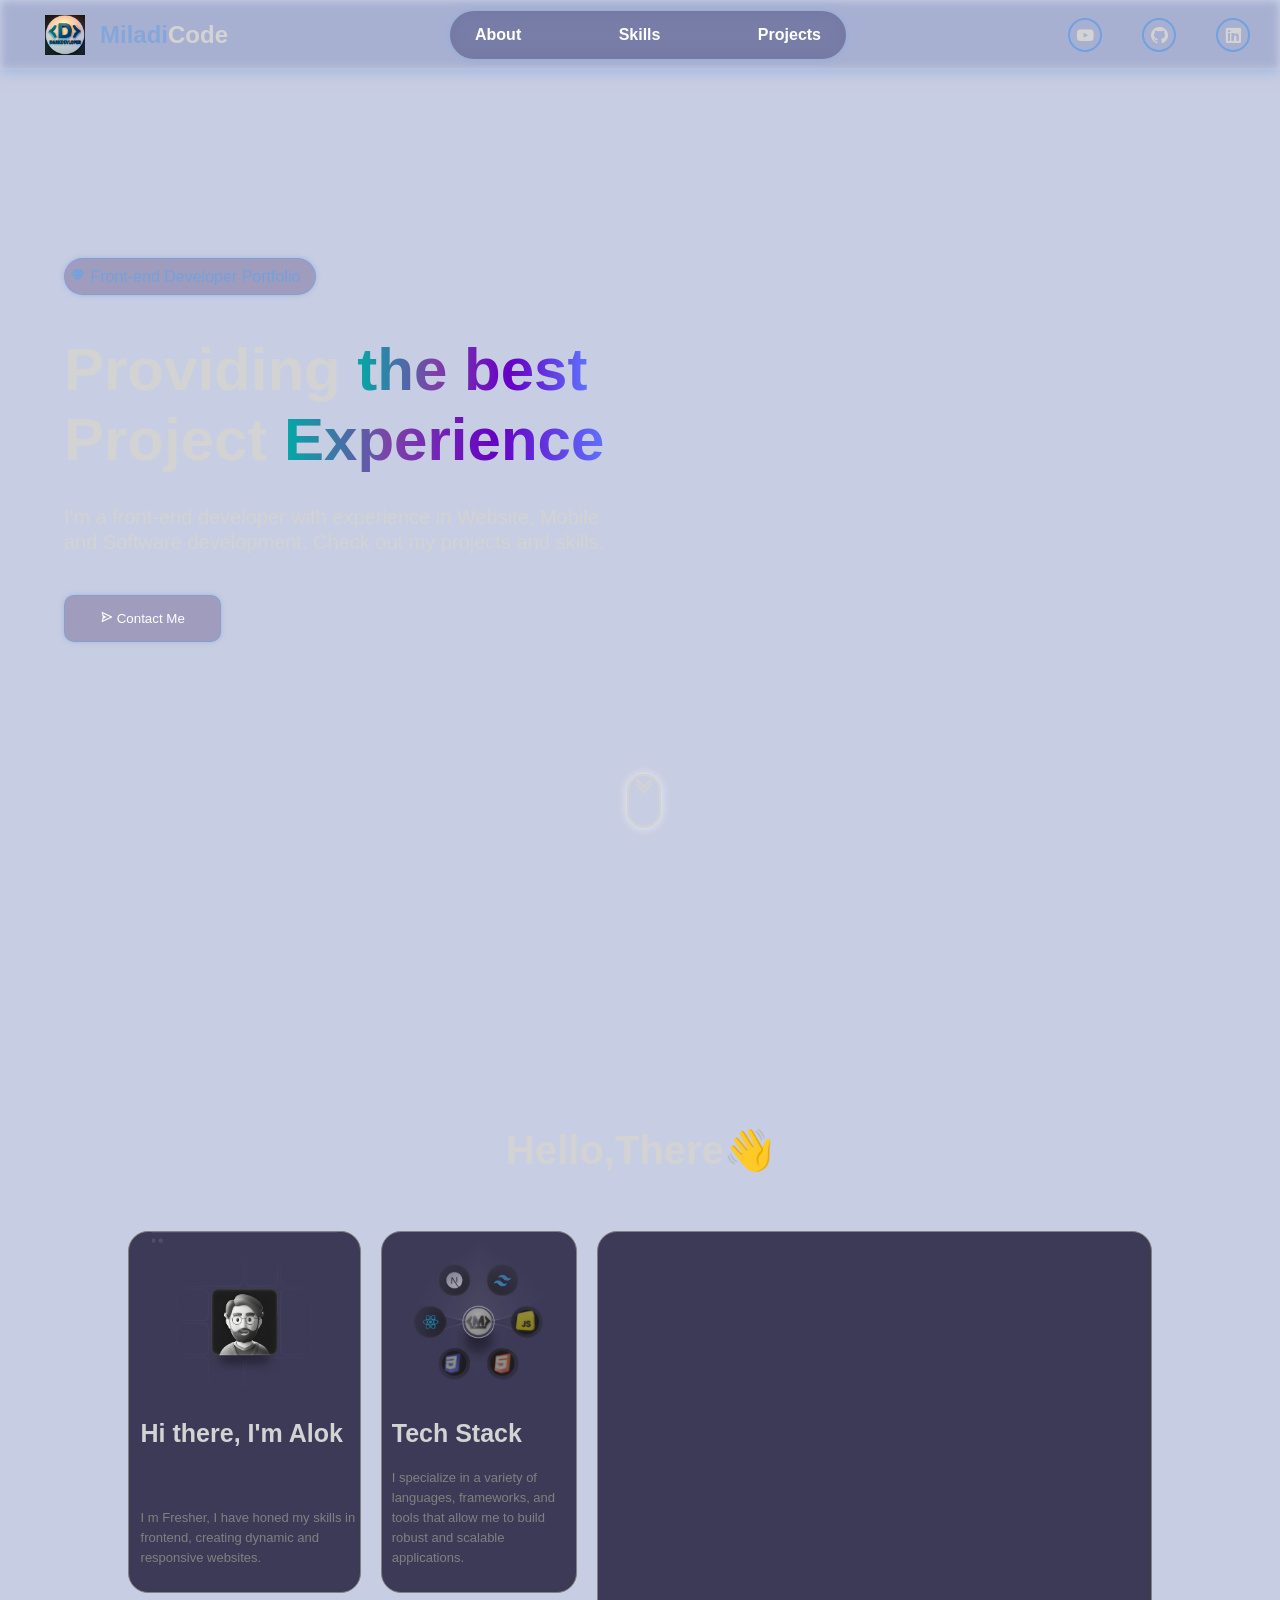
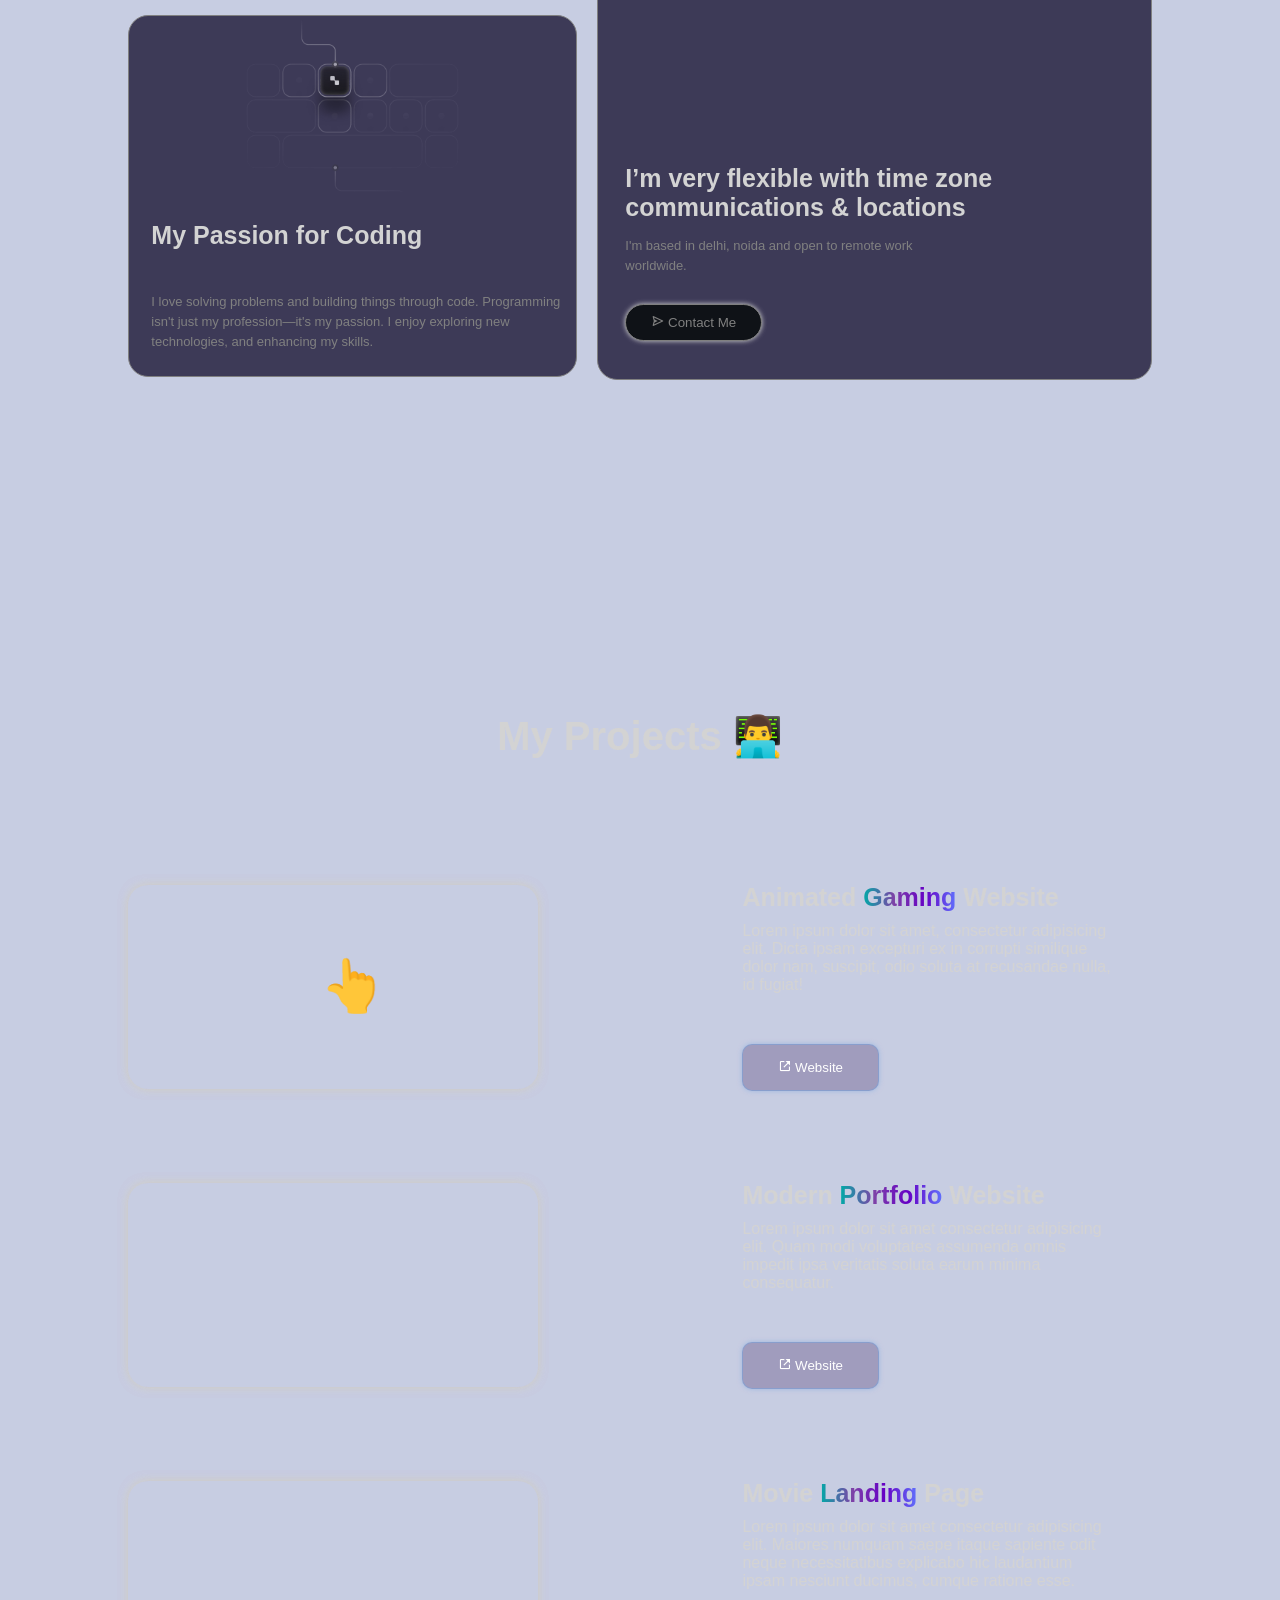
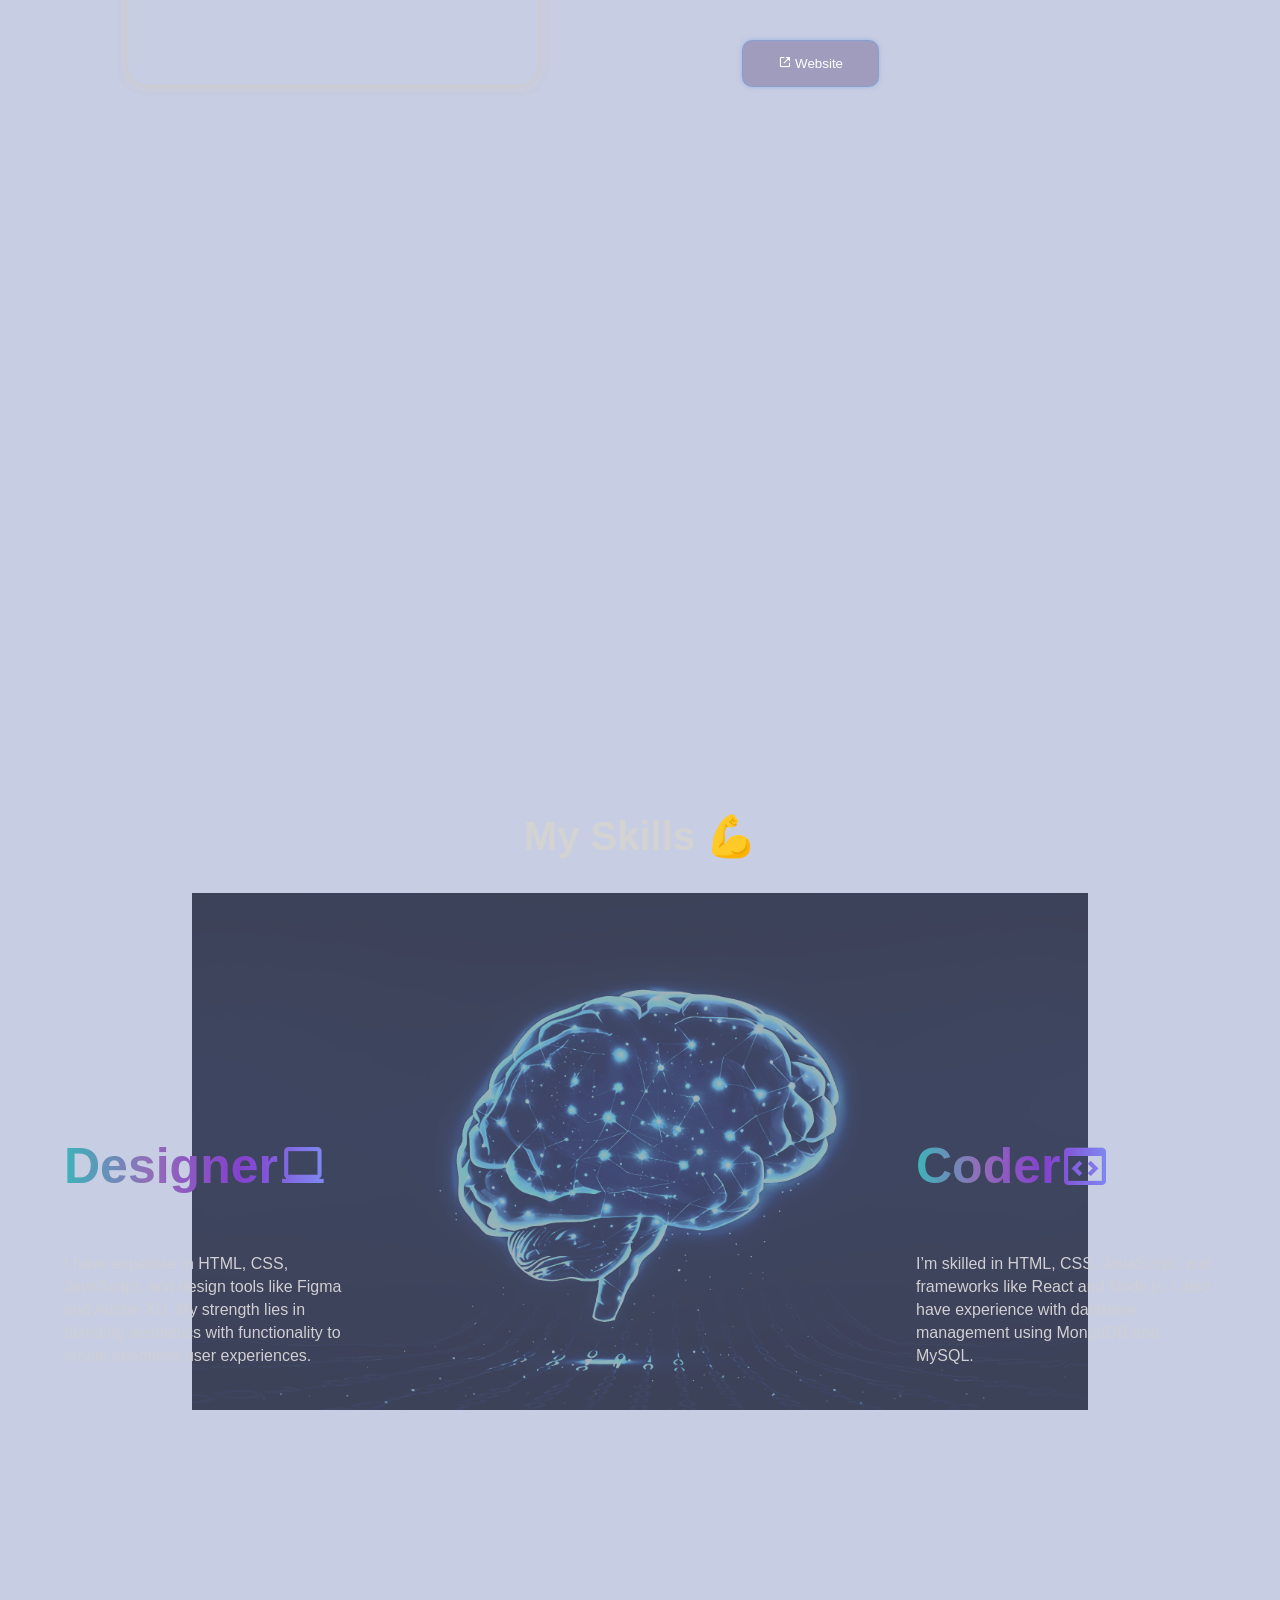
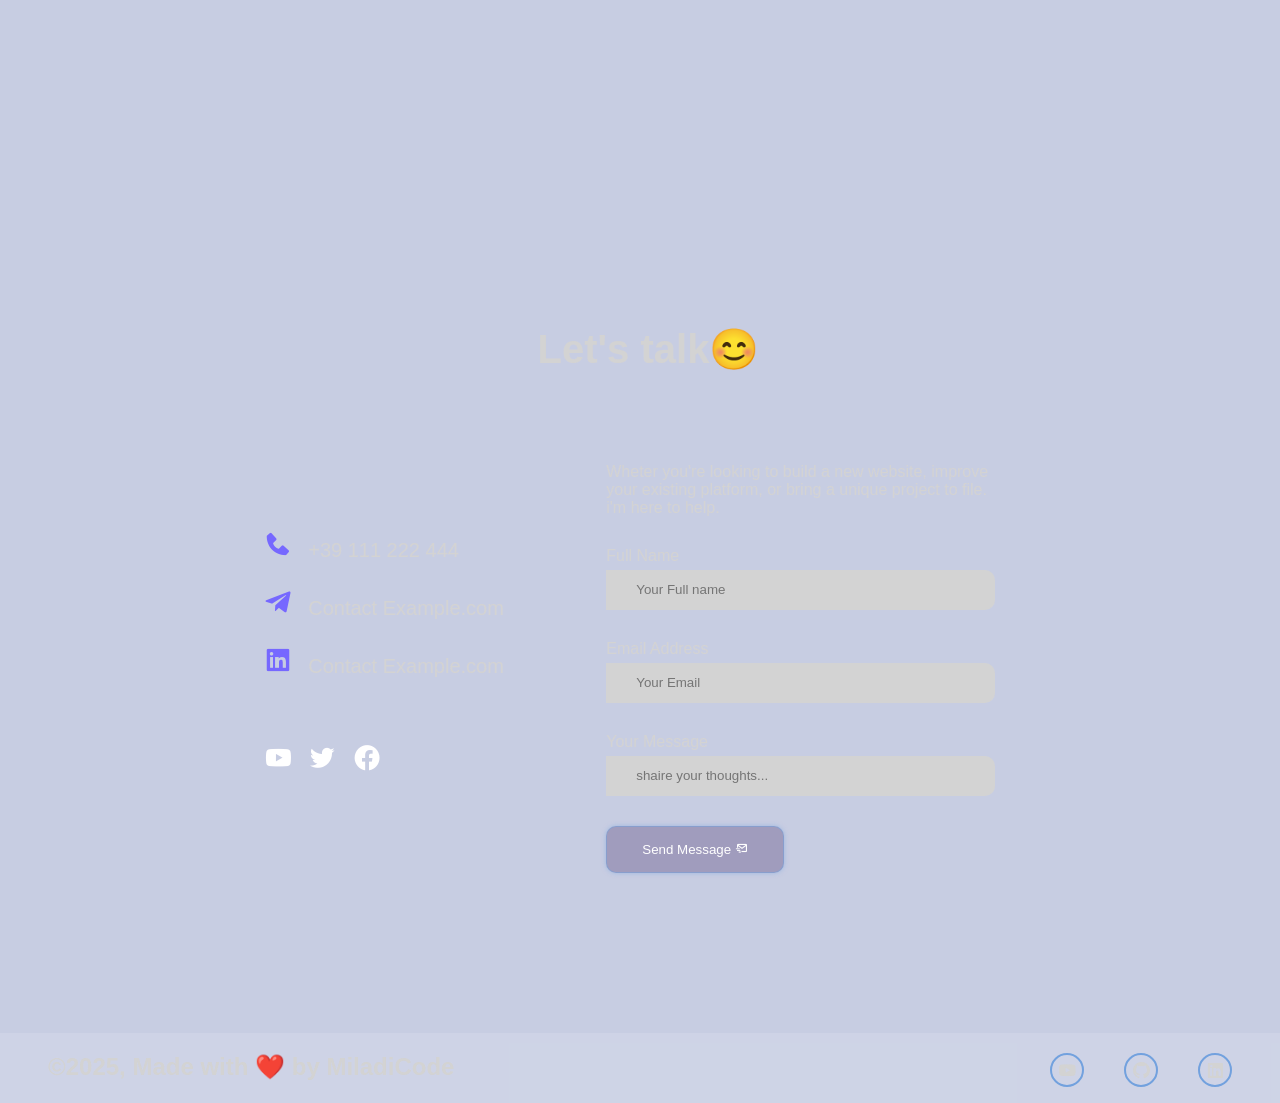
==== index.html @ 8840688a "editing first phase" ====
<!DOCTYPE html>
<html lang="en">
<head>
    <meta charset="UTF-8">
    <meta name="viewport" content="width=device-width, initial-scale=1.0">
    <title>DarkDevloper</title>
    <link rel="stylesheet" href="style.css">
    <link href='https://unpkg.com/boxicons@2.1.4/css/boxicons.min.css' rel='stylesheet'>
    <link rel="stylesheet" href="https://unpkg.com/aos@next/dist/aos.css" />
</head>
<body>
    <div class="container">
        <video class="back-vid" autoplay loop muted plays-inline src="videos/galaxy.mp4"></video>



        <header data-aos="fade-down" data-aos-duration="2000">
            <div class="left">
                <img src="images/DarkDevloper.png" alt="logo">
                <h2><span style="color: #72a1dea2;">Miladi</span>Code</h2>
            </div>

            <ul>
                <li><a href="#">About</a></li>
                <li><a href="#">Skills</a></li>
                <li><a href="#">Projects</a></li>
            </ul>

            <div class="box-icons">
                <p><i class='bx bxl-youtube'></i></p>
                <p><i class='bx bxl-github'></i></p>
                <p><i class='bx bxl-linkedin-square'></i></p>
            </div>

            <div class="menu-icon">
                <i class='bx bx-menu'></i>
            </div>            
        </header>
        <div class="sidebar">
            <div class="close-icon">
                <i class='bx bx-x'></i>
            </div>
            
            <ul>
                <li><a href="#">Home</a></li>
                <li><a href="#">About</a></li>
                <li><a href="#">Skills</a></li>
                <li><a href="#">Projects</a></li>
            </ul>

            <div class="social-sidebar">
                <a><i class='bx bxl-youtube'></i></a>
                <a><i class='bx bxl-github'></i></a>
                <a><i class='bx bxl-linkedin-square'></i></a>
            </div>
        </div>

        <div class="blackhole-box" data-aos="fade-down" data-aos-duration="2000">
            <video autoplay loop muted plays-inline src="videos/blackhole.mp4"></video>
        </div>

        <section class="hero ">
            <div class="hero-info autoBlur" data-aos="fade-right" data-aos-duration="1000">
                <div class="hero-info-title" >
                    <i class='bx bxl-sketch'></i>
                    Front-end Developer Portfolio
                </div>

                <h1 data-aos="fade-right" data-aos-duration="3000">Providing <span class="gradient">the best</span> Project <span class="gradient">Experience</span></h1>

                <p>I'm a front-end developer with experience in Website, Mobile and Software development. Check out my projects and skills.</p>

                <button><i class='bx bx-send' ></i> Contact Me</button>
            </div>
            
            <div class="skills-video-box " >
                <video class="skills-video autoBlur" autoplay loop muted plays-inline src="videos/hero-video.mp4"></video>
            </div>
        
            <div class="scroll-down"></div>
        </section>

        <seaction class="info-section">
            <h1 class="section-title autoDisplay">Hello,There👋</h1>
            <div class="info-cards">
                <div class="card ">
                    <h1>Hi there, I'm Alok </h1>
                    <p>I m Fresher, I have honed my skills in  frontend, creating dynamic and responsive websites.</p>
                
                    <img src="images/grid1.png" alt="">
                </div>

                <div class="card">
                    <h1>Tech Stack</h1>
                    <p>I specialize in a variety of languages, frameworks, and tools that allow me to build robust and scalable applications.</p>
                
                    <img src="images/grid2.png" alt="">
                </div>

                <div class="card">
                    <h1>I’m very flexible with time zone communications & locations</h1>
                    <p>I'm based in delhi, noida and open to remote work worldwide.</p>
                
                    <video src="videos/glob.mp4" autoplay loop muted plays-inline></video>

                    <button><i class='bx bx-send'></i> Contact Me</button>
                </div>

                <div class="card">
                    <h1>My Passion for Coding</h1>
                    <p>I love solving problems and building things through code. Programming isn't just my profession—it's my passion. I enjoy exploring new technologies, and enhancing my skills.</p>
                
                    <img src="images/grid4.png" alt="">
                </div>
            </div>
        </seaction>

        <section class="my-project">
            <h1 class="section-title autoDisplay">My Projects 👨‍💻</h1>
            <div class="project-card">
                <div class="project-vidbox autoBlur" >
                    <video loop id="projectVideo1" src="videos/project1.mp4"></video>
                    <div class="hover-sign"></div>
                </div>
                <div class="project-info fadein-left">
                    <h1>Animated <span class="gradient">Gaming</span> Website</h1>
                    <p>Lorem ipsum dolor sit amet, consectetur adipisicing elit. Dicta ipsam excepturi ex in corrupti similique dolor nam, suscipit, odio soluta at recusandae nulla, id fugiat!</p>
                    <button><i class='bx bx-link-external' ></i> Website</button>
            </div>
            </div>

            <div class="project-card">
                <div class="project-vidbox autoBlur">
                    <video loop id="projectVideo2" src="videos/project2.mp4"></video>
                </div>
                <div class="project-info fadein-left">
                    <h1> Modern <span class="gradient">Portfolio</span> Website </h1>
                    <p>Lorem ipsum dolor sit amet consectetur adipisicing elit. Quam modi voluptates assumenda omnis impedit ipsa veritatis soluta earum minima consequatur.</p>
                    <button><i class='bx bx-link-external' ></i> Website</button>
                </div>
            </div>

            <div class="project-card">
                <div class="project-vidbox autoBlur">
                    <video loop id="projectVideo3" src="videos/project3.mp4"></video>
                </div>
                
                <div class="project-info fadein-left">
                    <h1>Movie <span class="gradient">Landing</span>  Page</h1>
                    <p>Lorem ipsum dolor sit amet consectetur adipisicing elit. Maiores numquam saepe itaque sapiente odit neque necessitatibus explicabo hic laudantium ipsam nesciunt ducimus, cumque ratione esse.</p>
                    <button><i class='bx bx-link-external' ></i> Website</button>
                </div>
            </div>
        </section>

        
        <section class="skills-section">
            <h1 class="section-title autoDisplay">
                My Skills 💪
            </h1>
            <div class="skills-box autoDisplay">
                <img class="skills-image" src="images/digital brain (2).png" alt="">
                <div class="Designer">
                    <h1 class="gradient">Designer <i class='bx bx-laptop'></i></h1>
                    <p>I have expertise in HTML, CSS, JavaScript, and design tools like Figma and Adobe XD. My strength lies in blending aesthetics with functionality to create seamless user experiences.</p>    
                </div>
                
                <div class="coder">
                    <h1 class="gradient">Coder <i class='bx bx-code-block' ></i></h1>
                    <p>I’m skilled in HTML, CSS, JavaScript, and frameworks like React and Node.js. I also have experience with database management using MongoDB and MySQL.</p>
                </div>

                <div class="slider" reverse="true" style="
                --width: 100px;
                --height: 100px;
                --quantity: 9;
                ">
                    <div class="list">
                        <div class="item" style="--position: 1"><img src="images/1.png" alt=""></div>
                        <div class="item" style="--position: 2"><img src="images/2.png" alt=""></div>
                        <div class="item" style="--position: 3"><img src="images/3.webp" alt=""></div>
                        <div class="item" style="--position: 4"><img src="images/4.webp" alt=""></div>
                        <div class="item" style="--position: 5"><img src="images/5.png" alt=""></div>
                        <div class="item" style="--position: 6"><img src="images/6.png" alt=""></div>
                        <div class="item" style="--position: 7"><img src="images/7.png" alt=""></div>
                        <div class="item" style="--position: 8"><img src="images/8.png" alt=""></div>
                        <div class="item" style="--position: 9"><img src="images/9.png" alt=""></div>
                    </div>
                </div>
            </div>
        </section>

        <section class="contact-section ">
            <h1 class="section-title autoDisplay">Let's talk😊</h1>

            <div class="social-box autoBlur">
                <a href="#"><i class='bx bxs-phone'></i> +39 111 222 444</a>
                <a href="#"><i class='bx bxl-telegram' ></i> Contact Example.com</a>
                <a href="#"><i class='bx bxl-linkedin-square' ></i> Contact Example.com</a>
                <div class="social-icons">
                    <a href="#"><i class='bx bxl-youtube' ></i></a>
                    <a href="#"><i class='bx bxl-twitter' ></i></a>
                    <a href="#"><i class='bx bxl-facebook-circle' ></i></a>
                </div>
            </div>

            <div class="contact-box autoBlur">
                <p>Wheter you're looking to build a new website, improve your existing platform, or bring a unique project to file. i'm here to help.</p>
            
                <p>Full Name</p>
                <input placeholder="Your Full name" type="full name">

                <p>Email Address</p>
                <input placeholder="Your Email" type="Contact">

                <p>Your Message</p>
                <input  class="input-message" type="contact" placeholder="shaire your thoughts...">

                <button>Send Message <i class='bx bx-mail-send'></i></button>
            </div>
        
        </section> 

        <section class="footer">
            <h1>©️2025, Made with ❤️ by MiladiCode</h1>
            <div class="box-icons">
                <p><i class='bx bxl-youtube'></i></p>
                <p><i class='bx bxl-github'></i></p>
                <p><i class='bx bxl-linkedin-square'></i></p>
            </div>
        </section>

        
    </div>
    <script src="app.js"></script>
    <script src="https://unpkg.com/aos@next/dist/aos.js"></script>
    <script >
      AOS.init();
    </script>
</body>
</html>
---- style.css ----
body{
    margin: 0;
    padding: 0;
    font-family: Arial, Helvetica, sans-serif;
    color: lightgray;
}

html{
    scroll-behavior: smooth;
}

.container{
    position: relative;
    width: 100%;
    height: 100%;
    display: flex;
    flex-direction: column;
    align-items: center;
    gap: 100px;
    background-color: #001f7c38;
}


.back-vid{
    position: fixed;
    right: 0;
    bottom: 0;
    z-index: -1;
    mix-blend-mode:overlay;
}


header{
    display: flex;
    position: absolute;
    top: 0;
    right: 0;
    left: 0;
    align-items: center;
    justify-content: space-between;
    padding: 0 30px;
    height: 70px;
    background-color: rgba(255, 255, 255, 0.121);
    backdrop-filter: blur(5px);
    box-shadow: 0 0 15px #72a1dea2;
    z-index: 999;
}

.left{
    display: flex;
    align-items: center;
}

.left img{
    width: 40px;
    margin: 0 15px;
}


header ul{
    display: flex;
    justify-content: space-between;
    width: 30%;
    padding: 15px 15px;
    border-radius: 50px;
    background-color: rgba(0, 0, 69, 0.326);
    backdrop-filter: blur(10px);
    box-shadow: 0 0 10px #72a1de63;
}

header ul li{
    list-style: none;
}

header ul a{
    text-decoration: none;
    color: white;
    font-weight: 700;
    transition: 0.3s;
    margin: 0 10px;
}

header ul a:hover{
    text-shadow: 0 0 15px black;
}

.box-icons{
    display: flex;
    gap: 40px;
}

.box-icons p{
    display: flex;
    align-items: center;
    justify-content: center;
    font-size: 20px;
    width: 30px;
    height: 30px;
    border: 2px solid #72a1de;
    border-radius: 50%;
    cursor: pointer;
    transition: 0.5s;
}

.box-icons p:hover{
    background-color: #72a1de;
    color: black;
    box-shadow: 0 0 15px #72a1de;
}

.blackhole-box{
    position: absolute;
    top: 0;
    width: 100%;
    display: flex;
    justify-content: center;
    z-index: -1;
    mix-blend-mode: lighten;
  }
  
.blackhole-box video{
    width: 100%;
    margin-top: -23.5%;
}

.hero{
    position: relative;
    display: flex;
    width: 100%;
    height: 100vh;
    align-items: center;
    justify-content: space-between;
}

.hero-info{
    position: absolute;
    left: 5%;
}

.hero-info .hero-info-title{
    color: #72a1de;
    padding: 8px 5px;
    border-radius: 50px;
    border: 1px solid #72a1de94;
    width: 240px;
    background-color: #2200493d;
    box-shadow: 0 0 5px #72a1de84;
}

.hero-info h1{
    font-size: 60px;
    max-width: 600px;
    font-weight: 700;
    line-height: 70px;
    margin-top: 40px;
    margin-bottom: 30px;
}

.hero-info p{
    max-width: 550px;
    line-height: 25px;
    margin-bottom: 40px;
    font-size: 20px;
}

.hero-info button{
    color: white;
    padding: 15px 35px;
    border-radius: 10px;
    border: 1px solid #72a1de81;
    background-color: #2200493d;
    box-shadow: 0 0 5px #72a1de81;
    cursor: pointer;
    transition: 0.3s;
}

.hero-info button:hover{
    box-shadow: 0 0 15px #72a1de81;
}

/* Gradient Animation */
.gradient{
    background: linear-gradient(to right,#00aaa7, #7e42a7, #6600c5, #6070fd,#2a46ff, #0099ff, #008ead);
    background-size: 200%;
    background-clip: text;
    -webkit-background-clip: text;
    -webkit-text-fill-color: transparent;
    animation: animate-gradient 2.5s linear infinite;
}
@keyframes animate-gradient {
    to{
        background-position: 200%;
    }
}

.skills-video-box{
    position: absolute;
    right: 3%;
}

.skills-video{
    height: 900px;
    mix-blend-mode:lighten;
}


.scroll-down {
    height: 50px;
    width: 30px;
    border: 2px solid lightgray;
    position: absolute;
    left: 49%;
    bottom: 8%;
    border-radius: 50px;
    cursor: pointer;
    box-shadow: 0 0 10px rgba(255, 255, 255, 0.626);
  }
  .scroll-down::before,
  .scroll-down::after {
    content: "";
    position: absolute;
    top: 20%;
    left: 50%;
    height: 10px;
    width: 10px;
    transform: translate(-50%, -100%) rotate(45deg);
    border: 2px solid lightgray;
    border-top: transparent;
    border-left: transparent;
    animation: scroll-down 2s ease-in-out infinite;
  }
  .scroll-down::before {
    top: 30%;
    animation-delay: 0.5s;
    /* animation: scroll-down 1s ease-in-out infinite; */
  }
  
  @keyframes scroll-down {
    0% {
      /* top:20%; */
      opacity: 0;
    }
    30% {
      opacity: 1;
    }
    60% {
      opacity: 1;
    }
    100% {
      top: 90%;
      opacity: 0;
    }
  }




.info-section{
    display: flex;
    align-items: center;
    flex-direction: column;
    width: 80%;
    margin-top: 100px;
}

.section-title{
    font-size: 40px;
    font-weight: 700;
}

.info-cards{
    display: grid;
    grid-template-columns: auto auto auto;
    gap: 20px;
    width: 100%;
    height: 100%;
    margin-top: 30px;
}

.card{
    display: flex;
    align-items:flex-start;
    justify-content: center;
    position: relative;
    width: auto;
    height: 40vh;
    overflow: hidden;
    border: 1px solid gray;
    background-color: #080020b7;
    border-radius: 20px;
    transition: 0.5s;
}

.card h1{
    position: absolute;
    margin: 0;
    bottom: 40%;
    left: 5%;
    font-size: 25px;
    z-index: 1;
    color: lightgray;
}

.card p{
    position: absolute;
    bottom: 3%;
    left: 5%;
    z-index: 1;
    max-width: 300px;
    color: gray;
    font-size: 13px;
    line-height: 20px;
}

.card img{
    width: 80%;
    height: 50%;
    object-fit: cover;
}

.card video{
    margin-top: 10%;
    width: 70%;
    height: 50%;
    object-fit: cover;
    mix-blend-mode: lighten;
}

.card button{
    position: absolute;
    bottom: 5%;
    left: 5%;
    padding: 10px 25px;
    border: 1px solid gray;
    background-color: #0f1217;
    color: gray;
    border-radius: 20px;
    box-shadow: 0 0 5px lightgray;
    cursor: pointer;
    transition: 0.3s;
}

.card button:hover{
    box-shadow: 0 0 15px lightgray;
    opacity: 0.7;
}

.card:hover{
    box-shadow: 0 0 15px rgb(211, 211, 211);
}

.card:nth-child(3){
    grid-row: span 2;
    height: 83vh;
}

.card:nth-child(3) p{
    bottom: 12%;
}

.card:nth-child(3) h1{
    bottom: 21%;
}

.card:nth-child(4){
    grid-column: span 2;
}

.card:nth-child(4) p{
    max-width: 650px;
}

.card:nth-child(4) h1{
    bottom: 35%;
}



.my-project{
    display: flex;
    flex-direction: column;
    gap: 10%;
    align-items: center;
    position: relative;
    width: 80%;
    height: 100vh;
    margin-top: 200px;
    margin-bottom: 700px;
}

.project-card {
    display: flex;
    width: 100%;
    height: 40%;
    align-items: center;
    gap: 10%;
    justify-content: center;
}

.project-vidbox{
    display: flex;
    align-items: center;
    justify-content: center;
    width: 50%;
    mix-blend-mode:exclusion;
    position: relative;
    cursor: pointer;
    transition: 0.5s;
    min-width: 400px;

}

.project-vidbox video{
    object-fit: cover;
    width: 100%;
    box-shadow: 0 0 10px lightgray;
    border-radius: 20px;
    transition: 0.5s;
}

.project-card video:hover{
    box-shadow: 0 0 25px rgb(255, 255, 255);
}

.project-info{
    display: flex;
    flex-direction: column;
    align-items: start;
    justify-content: center;
    width: 50%;
    padding-left: 10%;
}

.project-info h1{
    width: 90%;
    font-size: 25px;
    font-weight: bold;
    text-wrap: nowrap;
    margin-top: 0;
    margin-bottom: 10px;
    max-width: 450px;
}

.project-info p{
    width: 90%;
    max-width: 400px;
    min-width: 300px;
    margin-bottom: 50px;
    margin-top: 0;
}

.project-info button{
    color: white;
    padding: 15px 35px;
    border-radius: 10px;
    border: 1px solid #72a1de81;
    background-color: #2200493d;
    box-shadow: 0 0 5px #72a1de81;
    cursor: pointer;
    transition: 0.3s;
}

.project-info button:hover{
    opacity: 0.8;
    box-shadow: 0 0 15px #72a1de81;
}

.project-vidbox .hover-sign{
    position: absolute;
    display: flex;
    align-items: center;
    justify-content: center;
    width: 30%;
    height: 100px;
}

.hover-sign::before,
.hover-sign::after {
    content: "👆";
    text-align: center;
    position: absolute;
    font-size: 50px;
    top: 20%;
    left: 40%;
    border-radius: 40px;
    animation: hover-animation 4s ease-in-out infinite;

}

.hover-sign.active{
    display: none;
}

@keyframes hover-animation {
  0% {
    /* top:20%; */
    box-shadow: 0 0 5px rgb(255, 255, 255);
    transform: translate(100%, 50%) rotate(30deg);
  }

  100% {
    box-shadow: 0 0 5px rgb(255, 255, 255);
    transform: translateX(80%, 80%) rotate(20deg);
  }
}




/* Skills section */
.skills-section{
    display: flex;
    flex-direction: column;
    align-items: center;
    position: relative;
}

.skills-box{
    width: 100%;
    height: 90vh;
    position: relative;
    display: flex;
    align-items: start;
    justify-content: center;
    mix-blend-mode:lighten;
    opacity: 0.7;
}

.skills-image{
    width: 70%;
    mix-blend-mode:difference;
}

.Designer{
    position: absolute;
    display: flex;
    flex-direction: column;
    align-items: start;
    top: 25%;
    left: 5%;
    max-width: 300px;
}

.Designer h1{
    font-size: 50px;
    display: flex;
    align-items: center;
}

.Designer p{
    line-height: 23px;
}


.coder{
    position: absolute;
    display: flex;
    flex-direction: column;
    align-items: start;
    top: 25%;
    right: 5%;
    max-width: 300px;
}

.coder h1{
    font-size: 50px;
    display: flex;
    align-items: center;
}

.coder p{
    line-height: 23px;
}



.coder-text{

    font-size: 50px;
}

/* SLIDER  */

.slider{
    position: absolute;
    bottom: 5%;
    right: 20%;
    width: 60%;
    height: var(--height);
    overflow: hidden;
    mask-image: linear-gradient(
        to right,
        transparent,
        #000 10% 90%,
        transparent
    );
    mix-blend-mode:difference;
    opacity: 0.7;
}
.slider .list{
    display: flex;
    width: 100%;
    min-width: calc(var(--width) * var(--quantity));
    position: relative;
}
.slider .list .item{
    width: var(--width);
    height: var(--height);
    position: absolute;
    left: 100%;
    animation: autoRun 10s linear infinite;
    transition: filter 0.5s;
    animation-delay: calc( (10s / var(--quantity)) * (var(--position) - 1) - 10s)!important;
}
.slider .list .item img{
    width: 100%;
}
@keyframes autoRun{
    from{
        left: 100%;
    }to{
        left: calc(var(--width) * -1);
    }
}
.slider:hover .item{
    animation-play-state: paused!important;
    filter: grayscale(1);
}
.slider .item:hover{
    filter: grayscale(0);
}


  /* CONTACT SECTION */
.contact-section{
    width: 80%;
    height: 100vh;
    display: flex;
    justify-content: center;
    gap: 10%;
    align-items: center;
    position: relative;
}

.contact-section h1{
    position: absolute;
    top: 10%;
    left: 40%;
}

.social-box {
    display: flex;
    flex-direction: column;
    gap: 25px;
}

.social-box a{
    color: lightgray;
    text-decoration: none;
    font-size: 20px;
    text-wrap: nowrap;
}

.social-box i{
    color: #7668ff;
    font-size: 30px;
    margin-right: 10px;
}

.social-icons a i{
    color: white;
    margin-top: 40px;
}

.contact-box p{
    max-width: 400px;
    margin-top: 30px;
    margin-bottom: 5px;
} 

.contact-box input{
    padding: 7.5px 30px;
    background-color: lightgray;
    width: 80%;
    height: 25px;
    border: none;
    outline : none;
    border-top-right-radius: 10px;
    border-bottom-right-radius: 10px;
}

.contact-box button{
    margin-top: 30px;
    color: white;
    padding: 15px 35px;
    border-radius: 10px;
    border: 1px solid #72a1de81;
    background-color: #2200493d;
    box-shadow: 0 0 5px #72a1de81;
    cursor: pointer;
    transition: 0.3s;
}

.contact-box button:hover{
    opacity: 0.8;
    box-shadow: 0 0 15px #72a1de81;
}

.footer{
    display: flex;
    justify-content: space-between;
    position: absolute;
    bottom: 0;
    right: 0;
    left: 0;
    height: 70px;
    background-color: rgba(255, 255, 255, 0.121);
    z-index: 999;
    padding: 0 3rem;
}


/* BLUR EFFECT ANIMAION */

.autoBlur{
    animation: autoBlurAnimation linear both;
    animation-timeline: view();

}
@keyframes autoBlurAnimation{
    0%{
        filter: blur(40px);
    }
    35%,65%{
        filter: blur(0);
        opacity: 1;
    }
    100%{
        filter: blur(40px);
        opacity: 0;
    }
}


/* AUTO DISPLAY ANIMAION */
.autoDisplay{
    animation: autoDisplayAnimation both;
    animation-timeline: view();

}

@keyframes autoDisplayAnimation{
    from{
        filter: blur(10px);
        transform: translateY(-200px) scale(0);
    } 50%{
        opacity: 1;
        filter: blur(0px);
        transform: translateX(0) scale(1);
    }
}


/* FADEIN_LEFT */

.fadein-left{
    animation: fadeInLeftAnimation both;
    animation-timeline: view();
}

@keyframes fadeInLeftAnimation{
    0%{
        opacity: 0;
        transform: translateX(-500px) scale(0.2);
        filter: blur(10px);
    } 35%,65%{
        opacity: 1;
        transform: translateX(0) scale(1);
        filter: blur(0px);
    }100%{
        filter: blur(10px);
    }
}

/* Sidebar */

.menu-icon{
    font-size: 35px;
    cursor: pointer;
    display: none;
}


.sidebar{
    position: fixed;
    right: 0;
    top: 0;
    bottom: 70%;
    width: 0%;
    background-color: #000000b8;
    z-index: 999;
    box-shadow: 0 0 25px rgba(255, 255, 255, 0.479);
    backdrop-filter: blur(10px);
    opacity: 0;
    border-bottom-left-radius: 100%;
    
}

.close-icon{
    font-size: 50px;
    color: lightgray;
    padding-left: 10px;
    cursor: pointer;
}

.sidebar ul{
    padding-left: 20px;
}

.sidebar ul li{
    list-style: none;
    margin-bottom: 30px;
}

.sidebar ul li a{
    text-decoration: none;
    color: lightgray;
    font-size: 30px;
    font-weight: 900;
    text-shadow:0 0 15px #4c4c4c;
}

.social-sidebar{
    padding-left: 20px;
    margin-top: 60px;
    text-wrap: nowrap;
}

.social-sidebar a{
    font-size: 35px;
    padding: 5px 5px;
    cursor: pointer;
    transition: 0.5s;
}

/* Sidebar Open ANimation */
.sidebar.open-sidebar{
    animation: openSideBarAnimation 1.5s forwards;
}

@keyframes openSideBarAnimation {
    to{
        width: 80%;
        opacity: 1;
        bottom: 0;
        border-radius: 0;
    }
}

/* Sidebar close ANimation */

.sidebar.close-sidebar{
    animation: closeSideBarAnimation 1.5s forwards;
}

@keyframes closeSideBarAnimation {
    from{
        width: 80%;
        opacity: 1;
        bottom: 0;
        border-radius: 0;
    }
    to{
        width: 0;
        opacity: 0;
        bottom: 70%;
        border-bottom-left-radius: 50%;
    }
}






@media (max-aspect-ratio: 16/9){
    .back-vid{
        width: auto;
        height: 100%;
    }
}

@media (min-aspect-ratio: 16/9){
    .back-vid{
        width: 100%;
        height: auto;
    }
}


@media screen and (max-width: 1200px){
    .blackhole-box video{
        margin-top: -20%;
    }

    .hero-info h1{
        font-size: 40px;
        max-width: 400px;
        line-height: 40px;
    }

    .hero-info P{
        max-width: 300px;
    }

    .skills-video-box{
        right: 0%;
    }

    .skills-video-box video{
        height: 500px;
    }

    .info-cards{
        grid-template-columns: auto;
    }

    .card:nth-child(3){
        grid-column: span 2;
        height: 70vh;
    }

    .info-cards .card h1{
        font-size: 20px;
    }

    .info-cards .card:nth-child(3) h1{
        bottom: 25%;
    }

    .card video{
        height: 60%;

        margin-top: 5%;
    }

    .my-project{
        margin-bottom: 200px;
        scale: 0.8;
    }

    .contact-section .section-title {
        left: 30%;
    }
}

@media screen and (max-width: 700px){
    header {
        position: fixed;
        height: 50px;
    }

    header ul{
        display: none;
    }

    header .box-icons{
        display: none;
    }

    .menu-icon{
        display: inline;
    }

    .blackhole-box video {
        width: 100%;
        margin-top: -15%;
    }

    .autoBlur{
        animation: none;
    }
    
    .hero{
        flex-direction: column;
        top:0;
        bottom: 0;
        left: 0;
        right:0;
        
    }
    .hero-info{
        bottom: 5%;
    }

    .scroll-down{
        bottom: 5%;
    }

    .hero .skills-video-box{
        height: 200px;
        top: 5%;
    }



    .info-cards{
        grid-template-columns: auto;
    }

    .card:nth-child(3){
        grid-column: span 2;
        height: 70vh;
    }

    .card video{
        width: 100%;
    }
    
    .container{
        height: 100%;
    }

    .project-vidbox video{
        width: 250px;
        margin-left: -100px;
    }

    .project-info{
        overflow: hidden;
        padding-left: 0;
        margin-left: -50px;
    }

    .project-info h1{
        font-size: 20px;
        max-width: 200px;
        text-wrap: wrap;
    }

    .project-info p{
        font-size: 10px;
        text-wrap: wrap;
        max-width: 200px;
        min-width: 0;
    }

    .project-info button{
        padding: 5px 10px;
    }

    .my-project{
        margin-bottom: 600px;
    }

    .project-card{
        flex-direction: column;
        margin-left: 25%;
        gap: 30px;
    }
    
    .project-vidbox{
        min-width: 200px;
    }

    .project-info{
        width: 85%;
    }

    .project-info h1{
        text-wrap: nowrap;
    }

    .project-info p{
        max-width: 300px;
    }

    .Designer{
        top: 15%;
        left: 18%;
    }

    .Designer h1{
        margin-bottom: 0;
        margin-top: 70px;
    }

    .coder{
        top: 50%;
        left: 18%;
    }

    .coder h1{
        margin-bottom: 0;
    }

    .slider .list .item img{
        width: 70%;
    }

    .contact-section{
        flex-direction: column;
        margin-top: 100px;
        margin-bottom: 50px;
    }

    .footer{
        font-size: 10px;
    }

    .social-box{
        margin-left: -90px;
    }
}


@media screen and (max-width: 480px) {

    .hero .skills-video-box {
        display: none;
        
    }

    .blackhole-box {
        overflow: hidden;
    }

    .blackhole-box video {
        width: 140%;
        margin-top: -27%;

    }

    .left {
        scale: 0.9;
        margin-left: -30px;
    }

    .left h2 {
        font-size: 20px;
    }

    .hero {
        scale: 0.9;
    }

    .hero-info{
        bottom: 15%;
    }

    .hero-info h1{
        font-size: 35px;
    }

    .scroll-down{
        bottom: 15%;
        left: 60%;
    }

    .section-title {
        font-size: 25px;
    }

    .info-cards{
        display: flex;
        flex-direction: column;
    }

    .card {
        min-height: 20rem;
    }

    .card h1{
        bottom: 30%;
        font-size: 5px;
    }

    .project-card {
        height: 50%;
    }

    .project-info p{
        margin-bottom: 15px;
    }

    .project-info{
        margin-left: -80px;
    }

    .skills-box{
        height: 120vh;
        margin-right: 30px;
    }

    .slider{
        bottom: 0%;
    }

    .contact-section{
        scale: 0.9;
        height: 120vh;
    }

    .contact-section .section-title {
        top: -30px;
        left: 25%;
    }

    .footer{
        padding: 15px;
    }

    .footer h1{
        max-width: 150px;
    }

    .footer .box-icons{
        gap: 10px;
    }


}
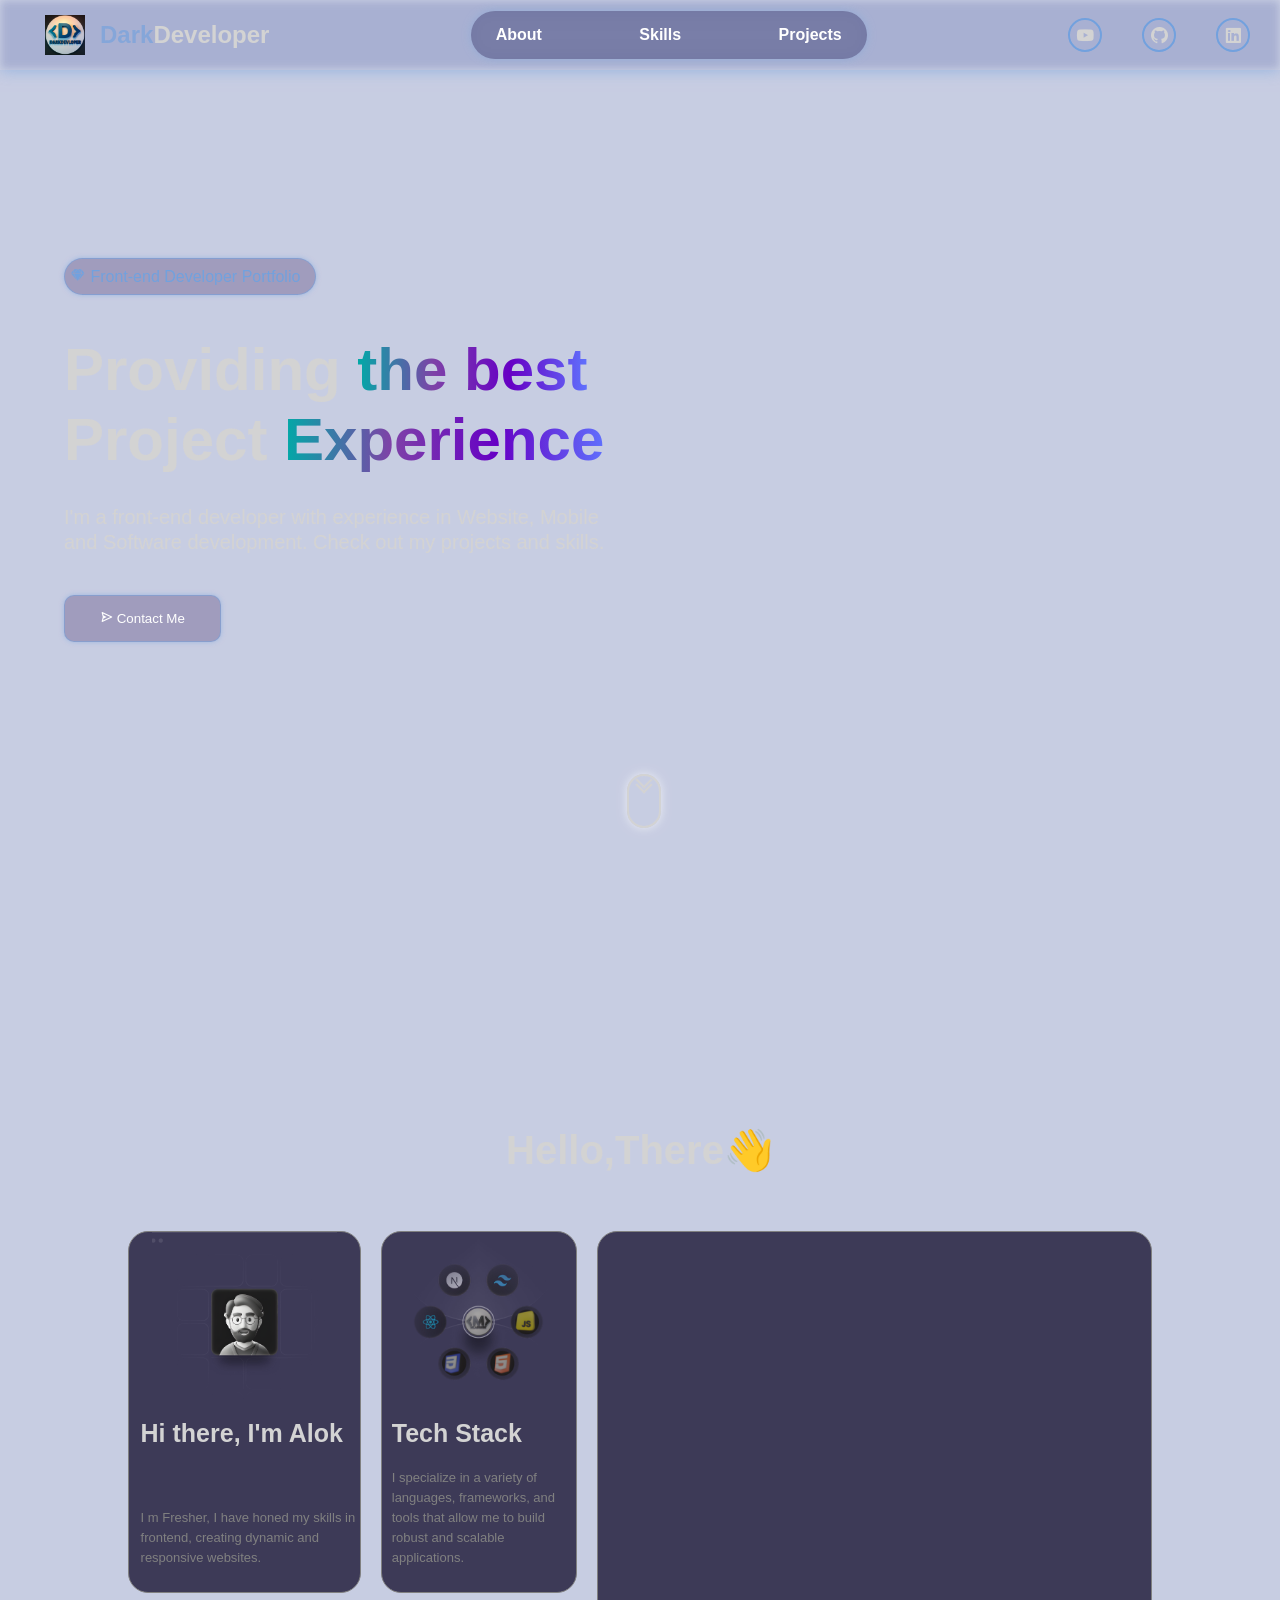
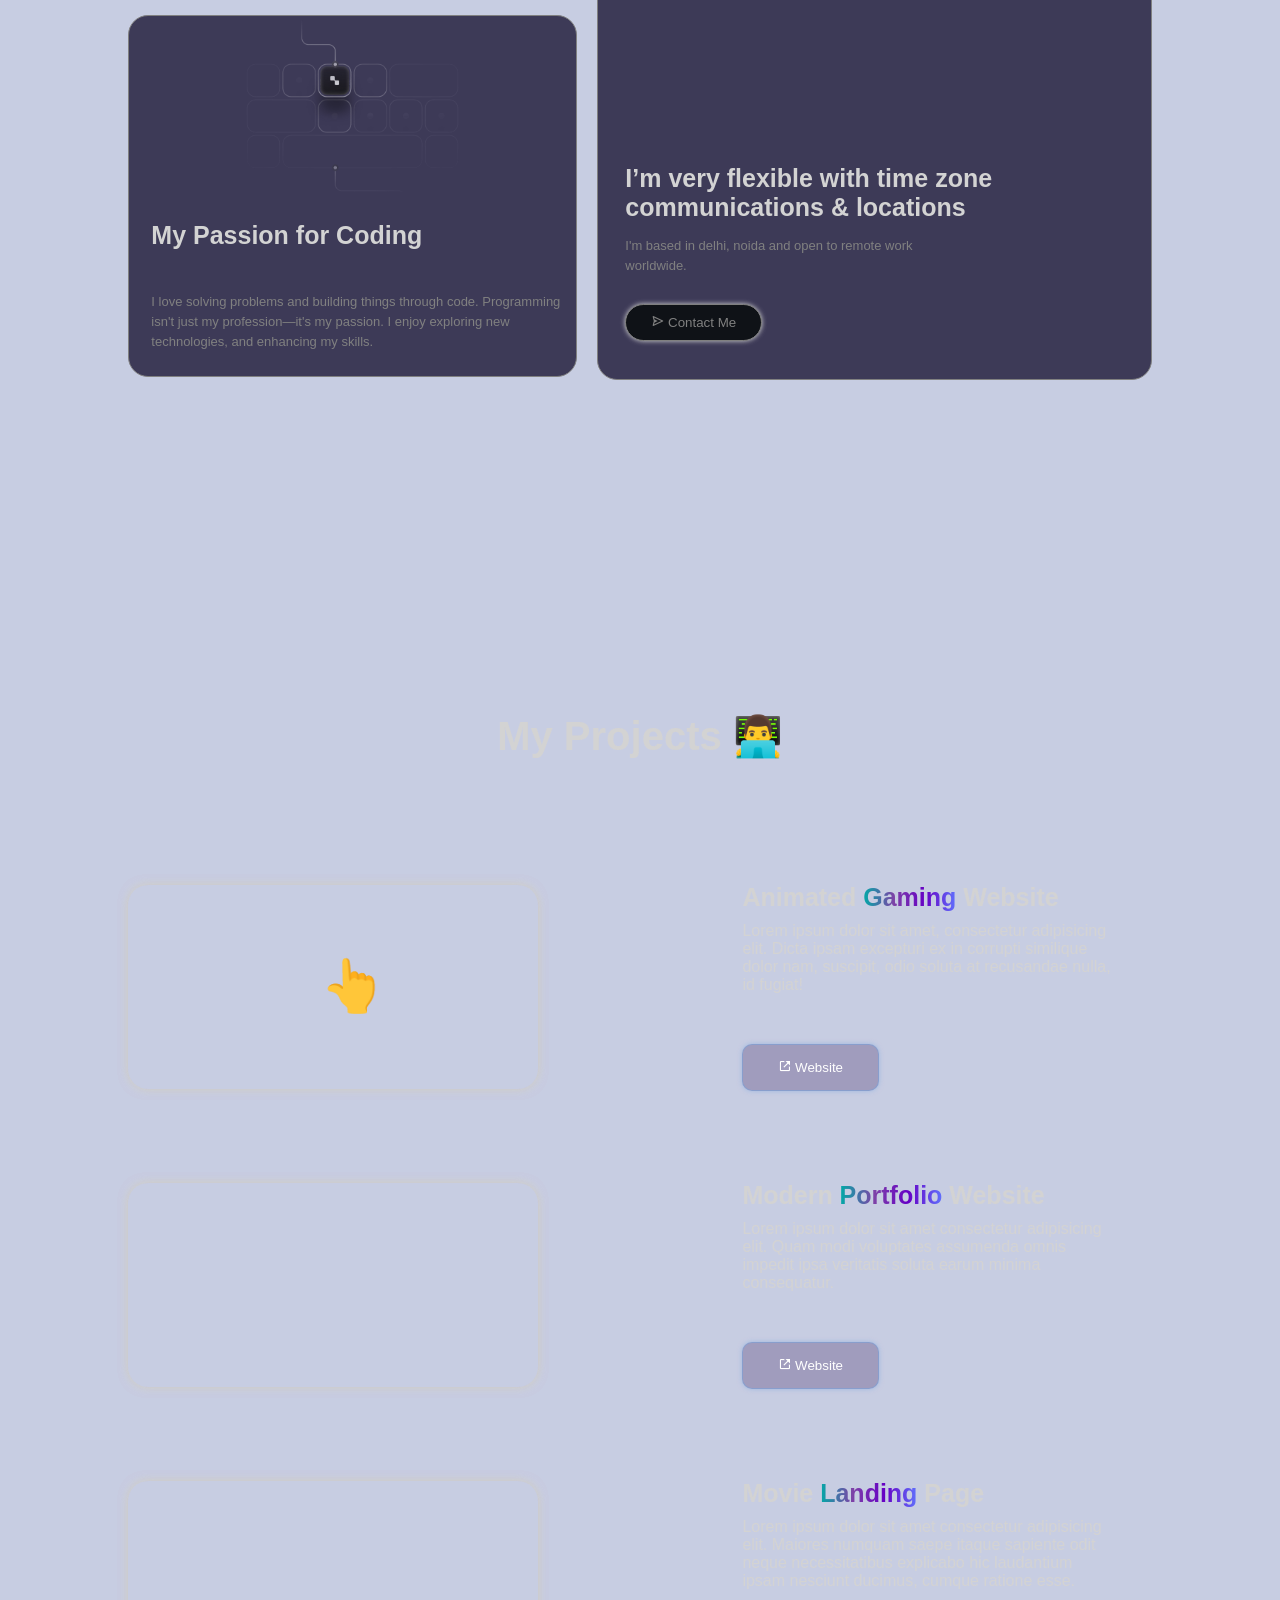
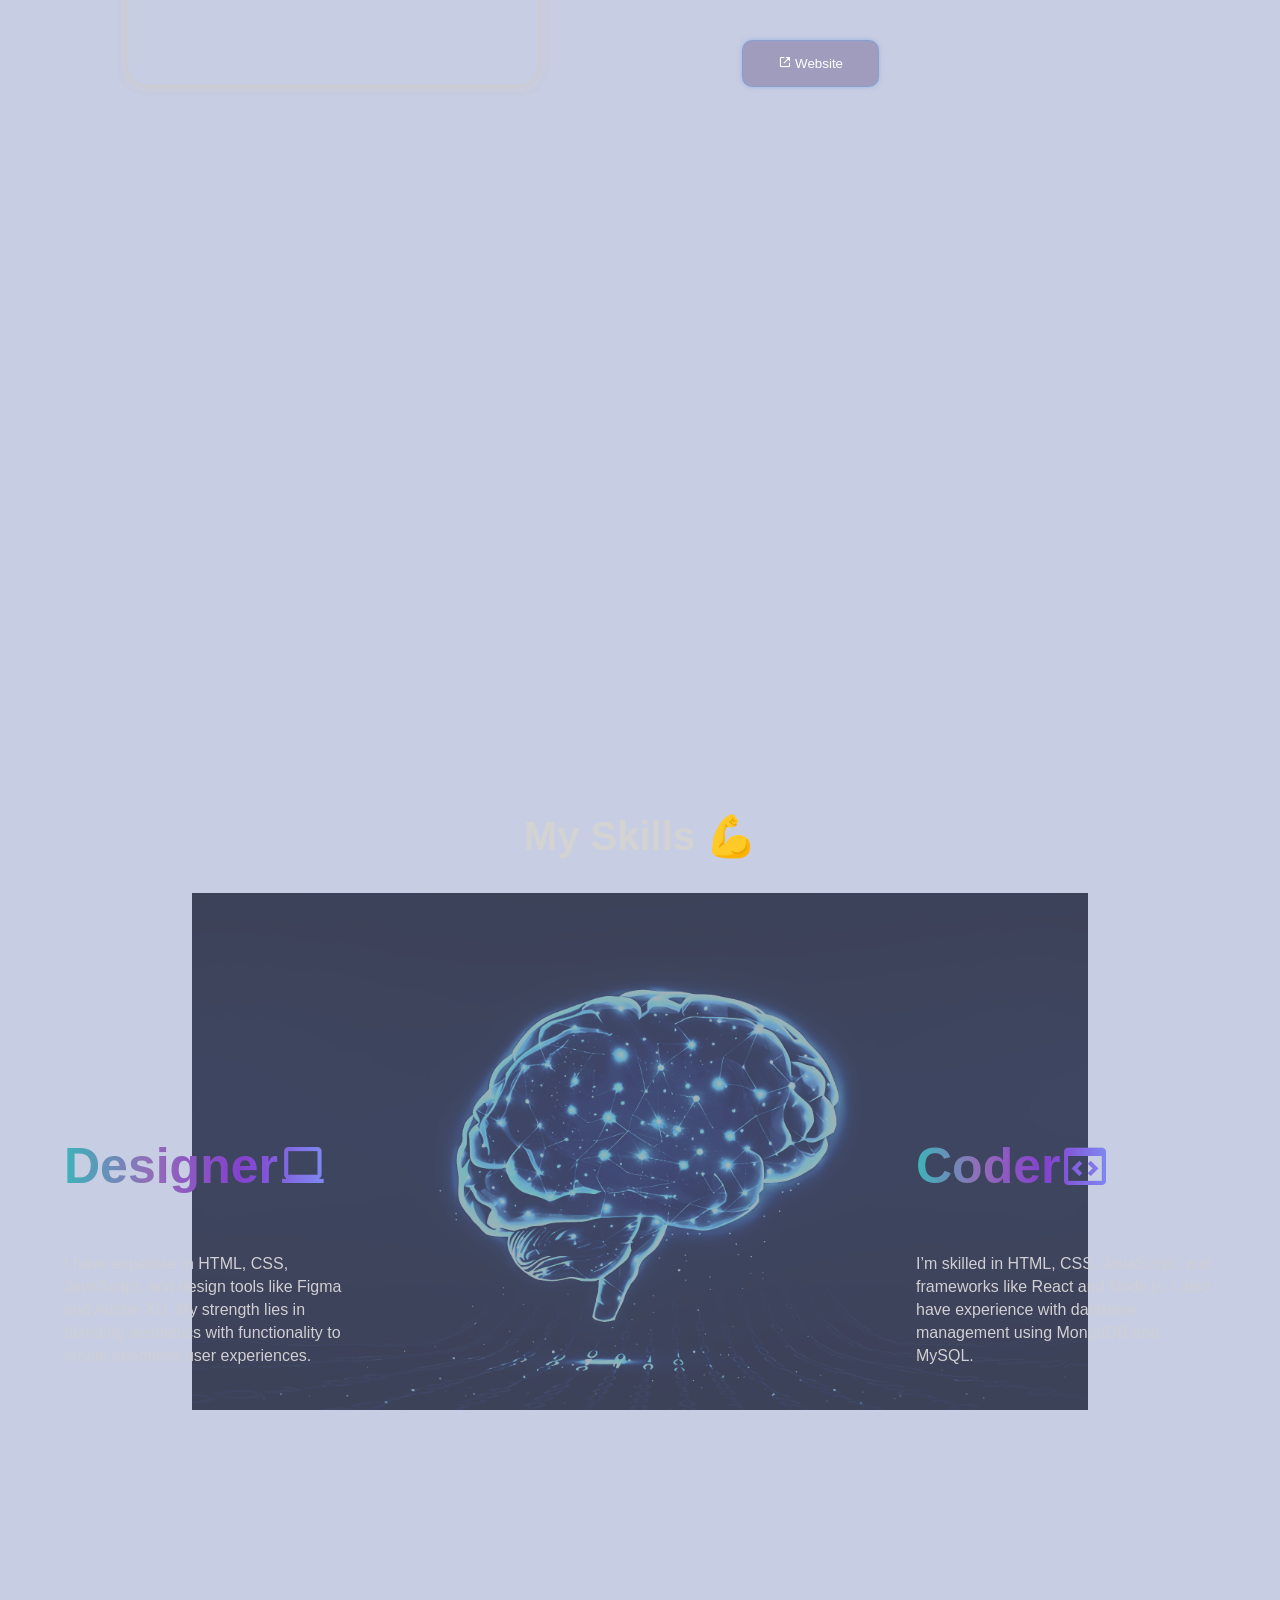
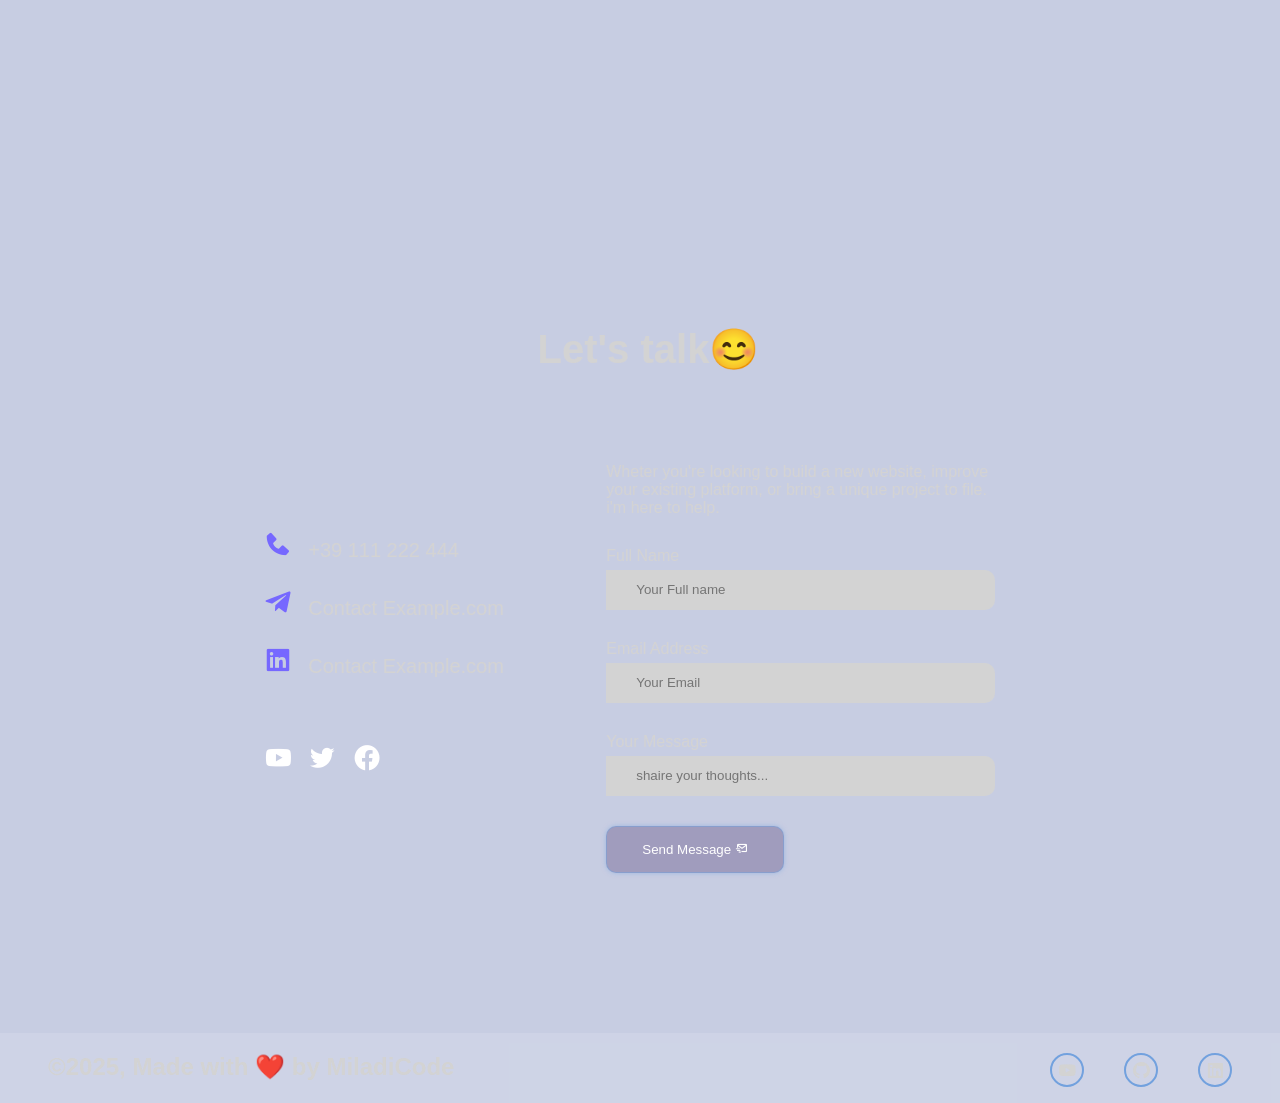
==== commit 98ece07f: "error 1" ====
--- a/index.html
+++ b/index.html
@@ -17,7 +17,7 @@
         <header data-aos="fade-down" data-aos-duration="2000">
             <div class="left">
                 <img src="images/DarkDevloper.png" alt="logo">
-                <h2><span style="color: #72a1dea2;">Miladi</span>Code</h2>
+                <h2><span style="color: #72a1dea2;">Dark</span>Developer</h2>
             </div>
 
             <ul>
@@ -56,7 +56,7 @@
         </div>
 
         <div class="blackhole-box" data-aos="fade-down" data-aos-duration="2000">
-            <video autoplay loop muted plays-inline src="videos/blackhole.mp4"></video>
+            <video autoplay loop muted plays-inline src="/videos/blackhole.mp4"></video>
         </div>
 
         <section class="hero ">
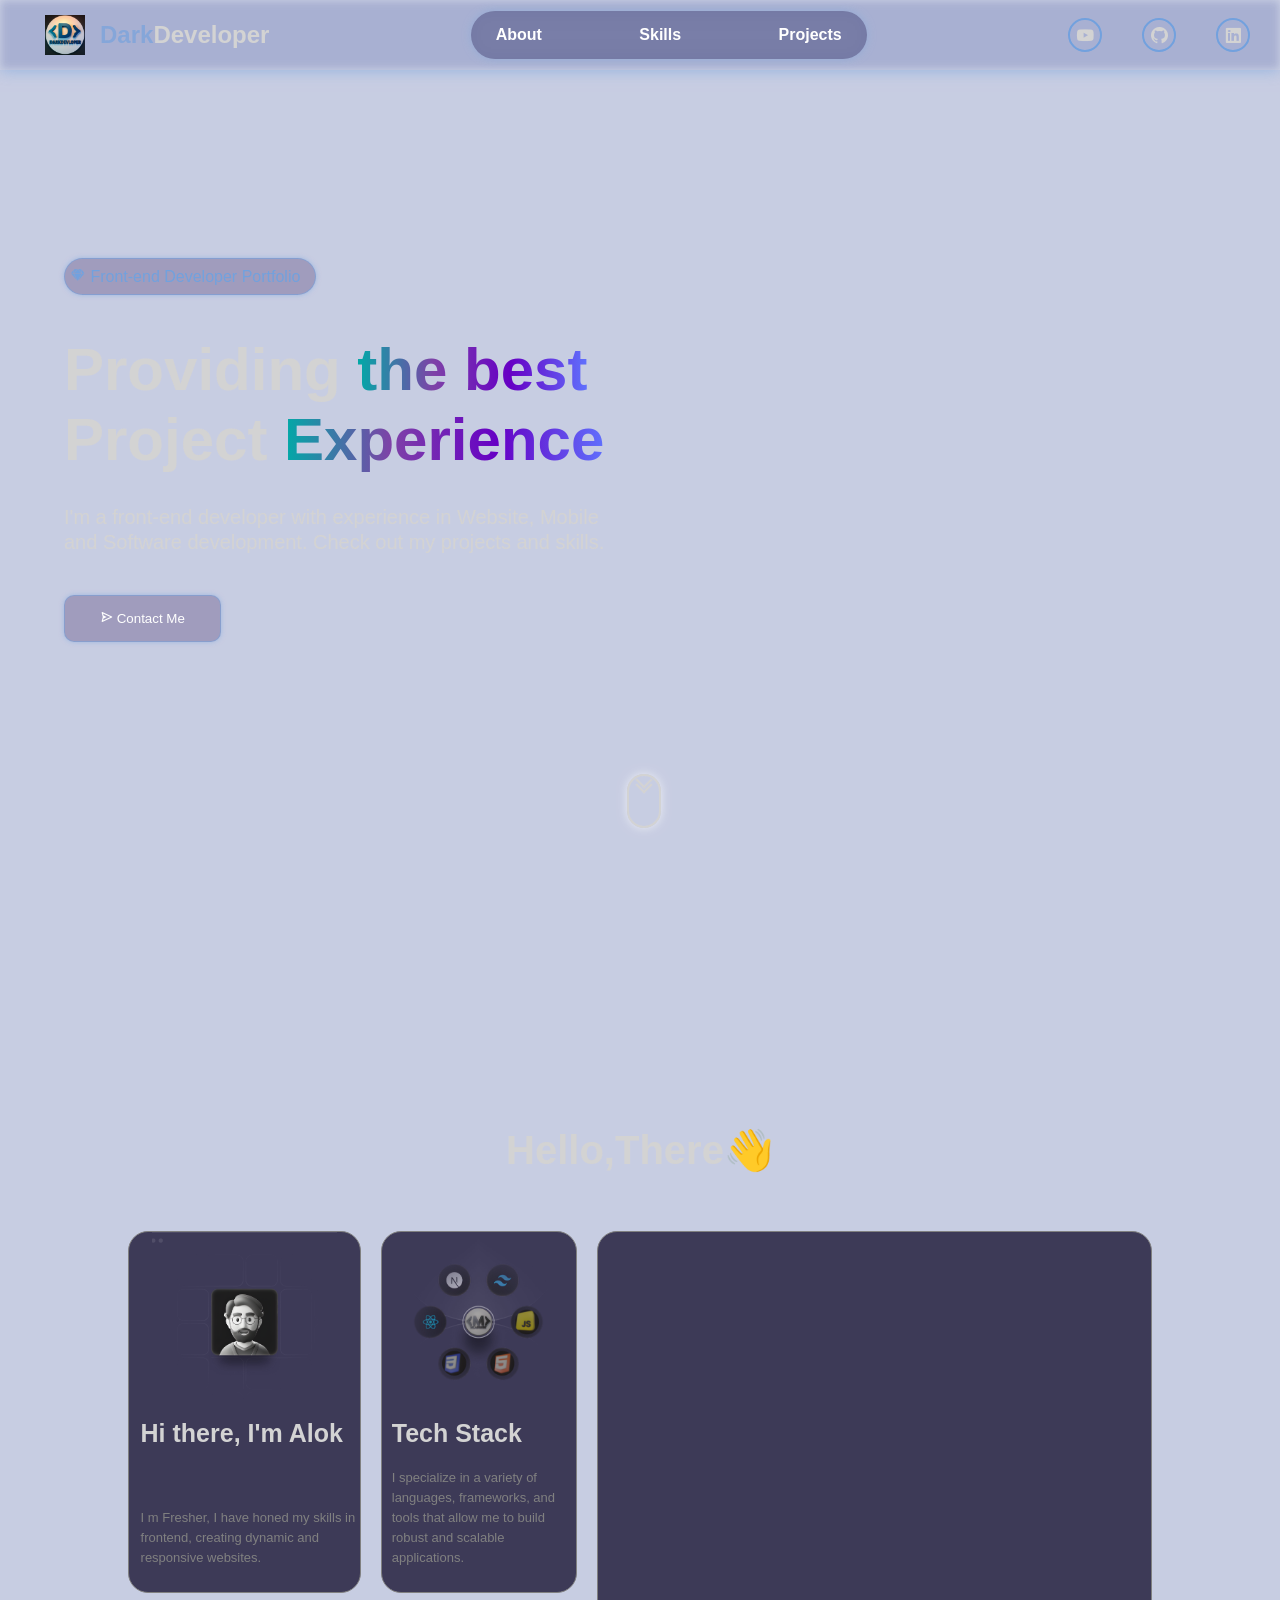
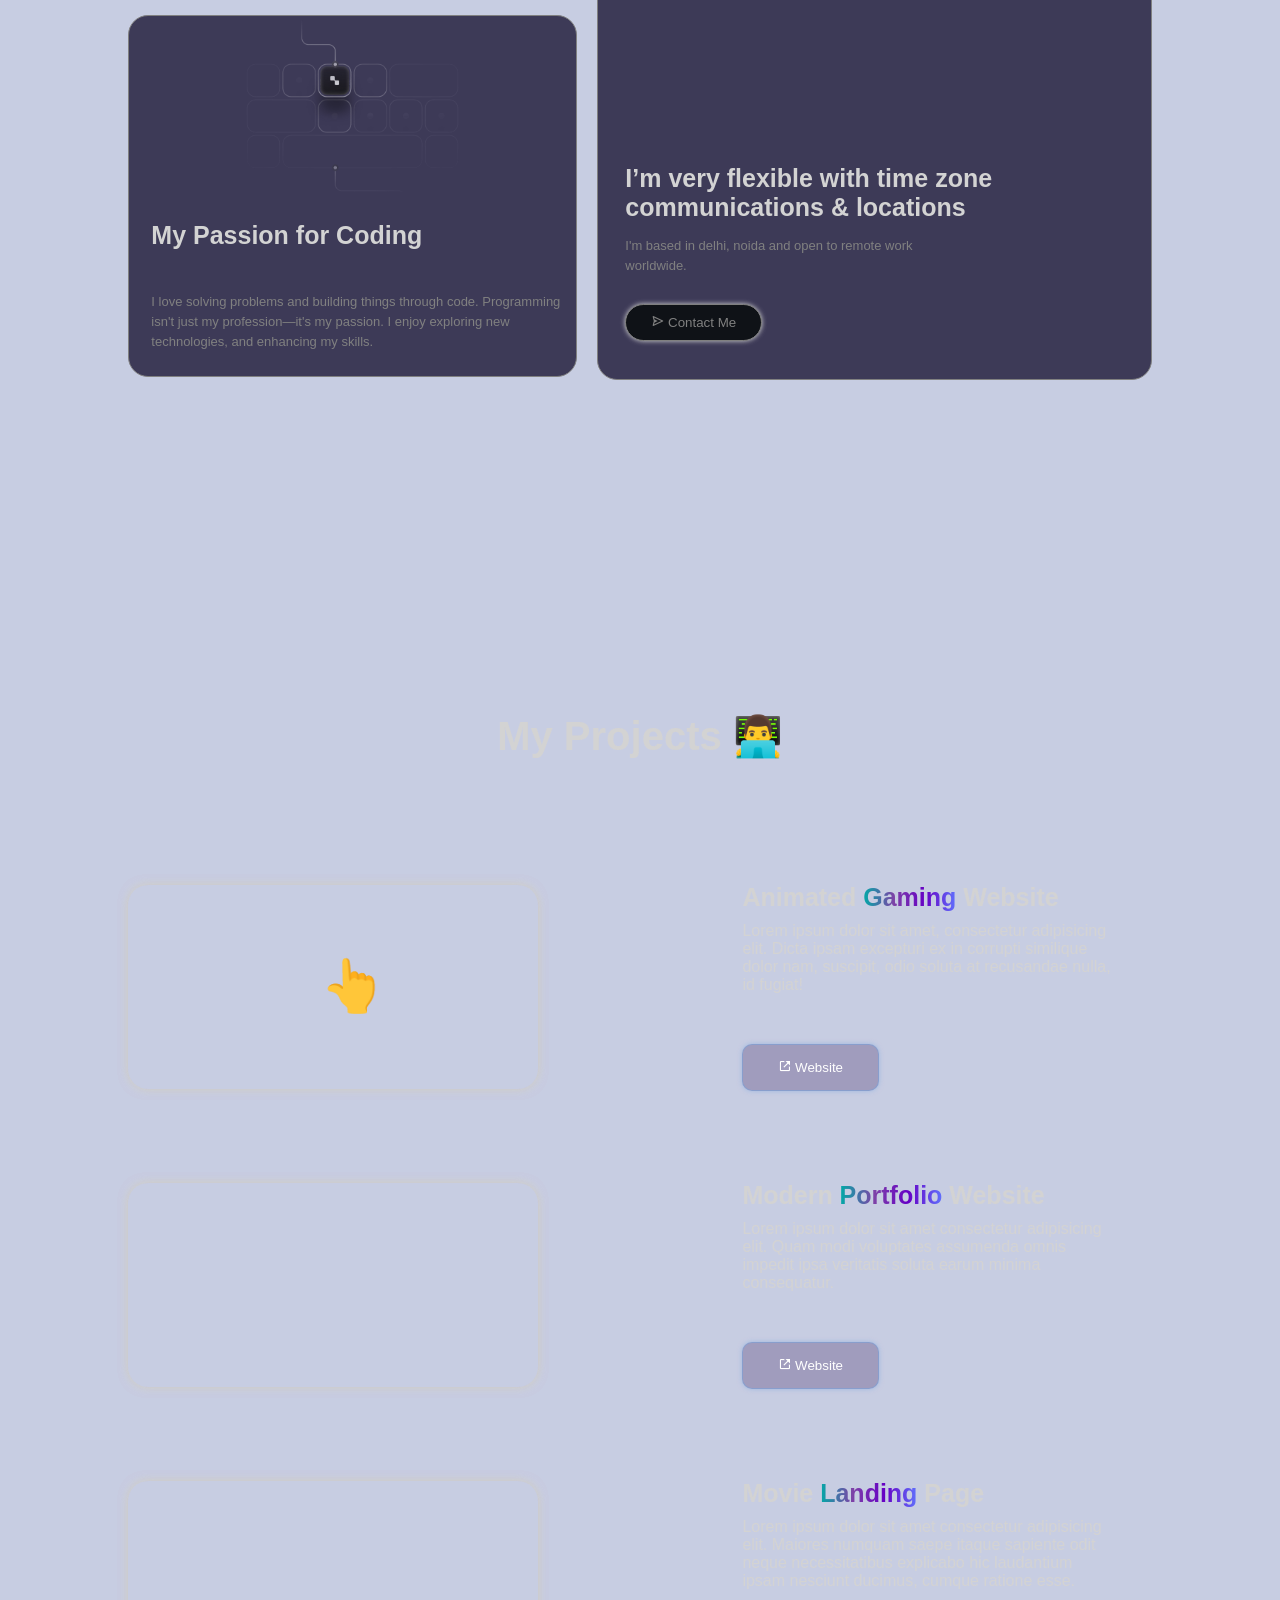
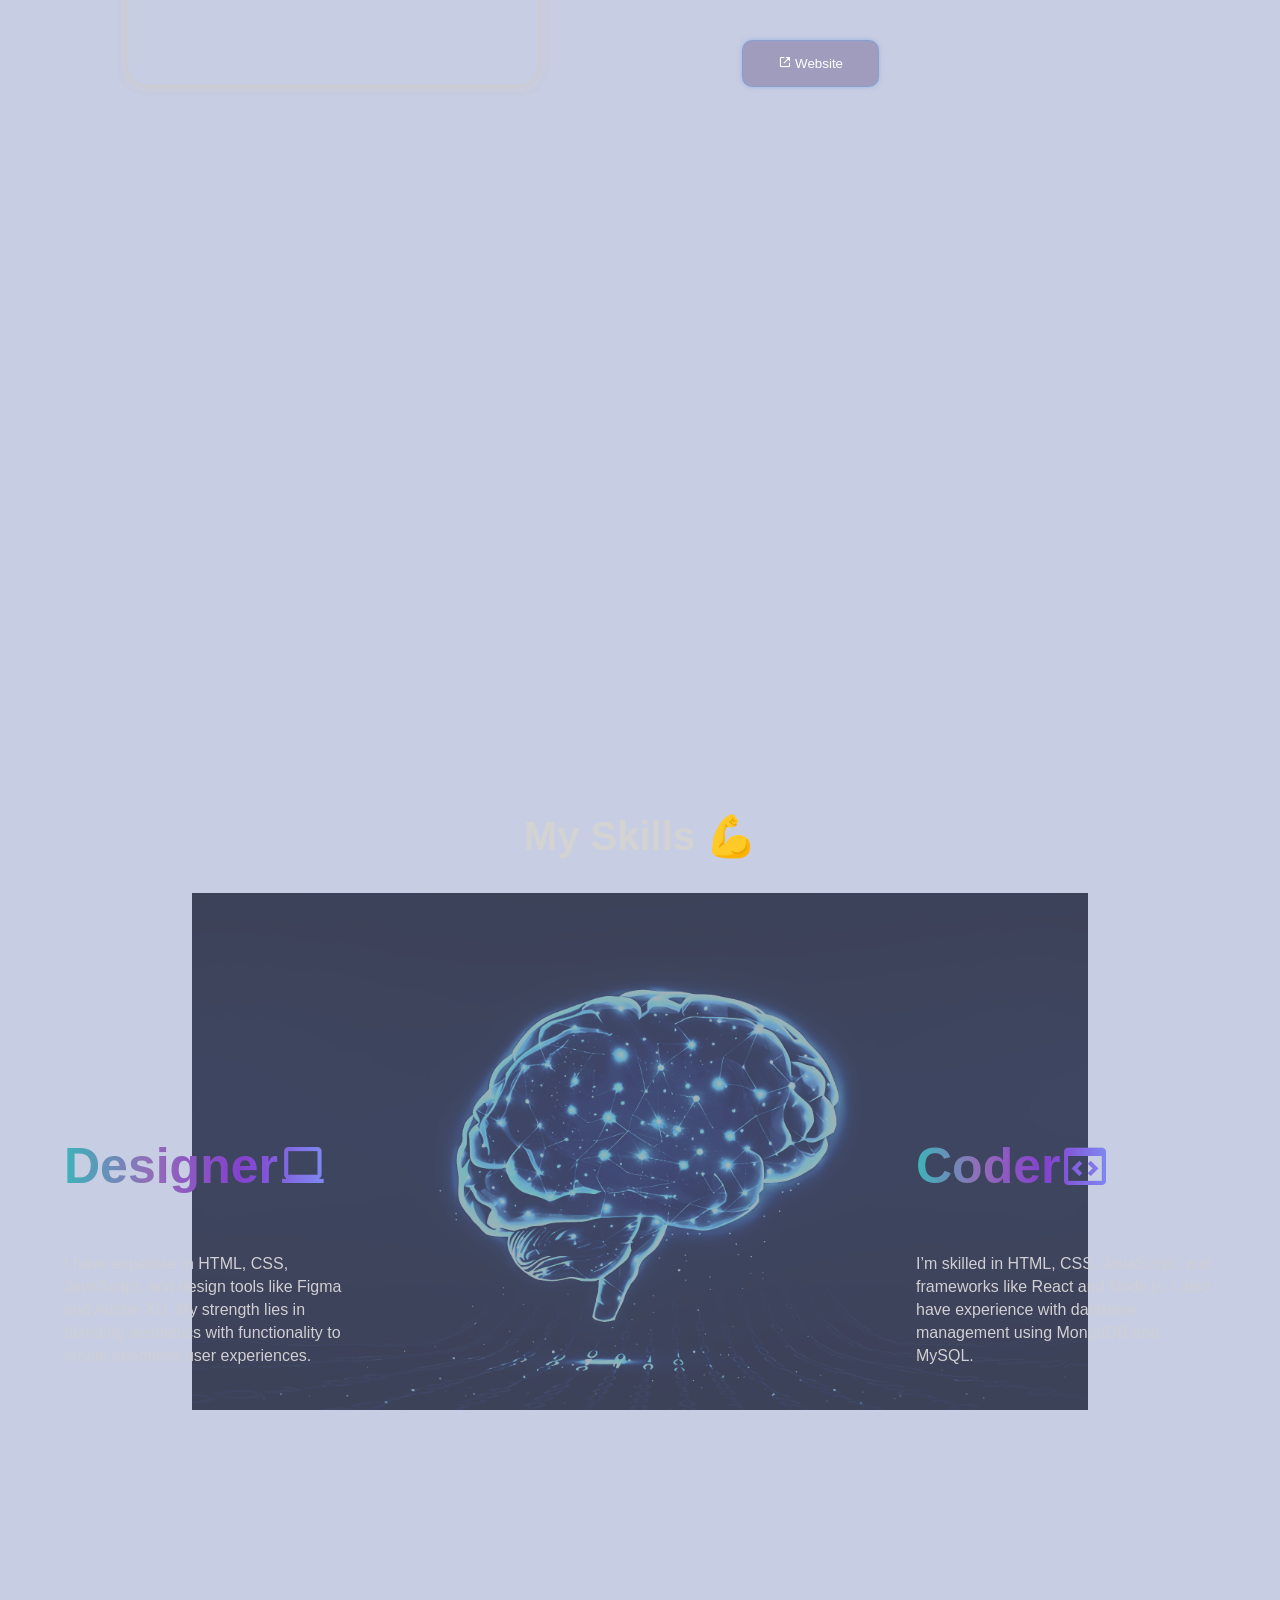
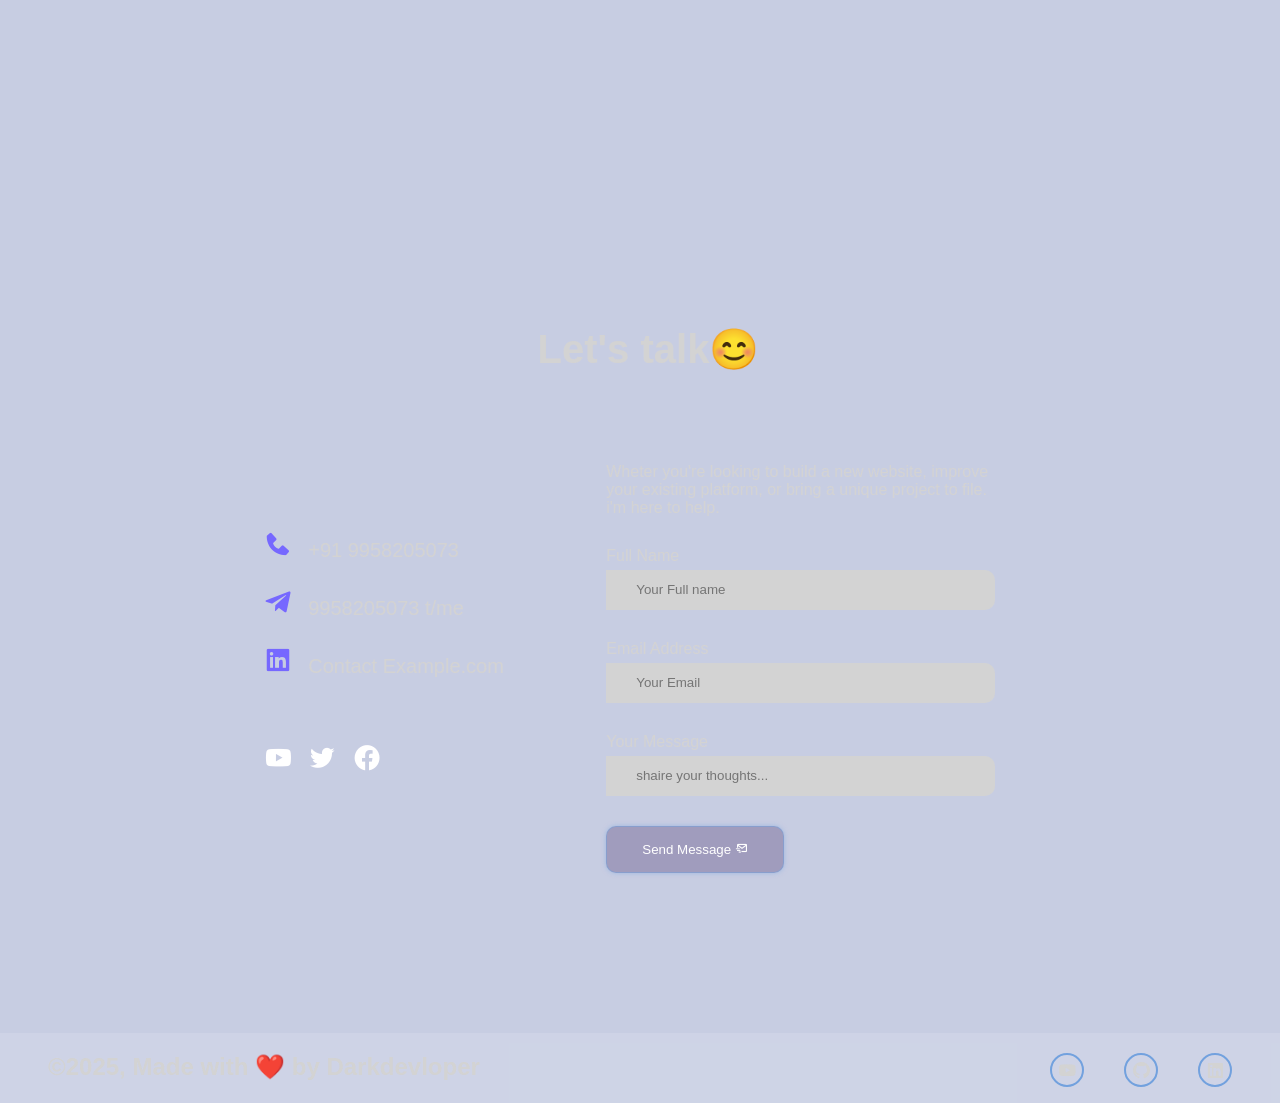
==== commit 7e8ff1af: "last change" ====
--- a/index.html
+++ b/index.html
@@ -49,6 +49,7 @@
             </ul>
 
             <div class="social-sidebar">
+                
                 <a><i class='bx bxl-youtube'></i></a>
                 <a><i class='bx bxl-github'></i></a>
                 <a><i class='bx bxl-linkedin-square'></i></a>
@@ -194,8 +195,8 @@
             <h1 class="section-title autoDisplay">Let's talk😊</h1>
 
             <div class="social-box autoBlur">
-                <a href="#"><i class='bx bxs-phone'></i> +39 111 222 444</a>
-                <a href="#"><i class='bx bxl-telegram' ></i> Contact Example.com</a>
+                <a href="#"><i class='bx bxs-phone'></i> +91 9958205073</a>
+                <a href="#"><i class='bx bxl-telegram' ></i> 9958205073 t/me</a>
                 <a href="#"><i class='bx bxl-linkedin-square' ></i> Contact Example.com</a>
                 <div class="social-icons">
                     <a href="#"><i class='bx bxl-youtube' ></i></a>
@@ -222,7 +223,7 @@
         </section> 
 
         <section class="footer">
-            <h1>©️2025, Made with ❤️ by MiladiCode</h1>
+            <h1>©️2025, Made with ❤️ by Darkdevloper</h1>
             <div class="box-icons">
                 <p><i class='bx bxl-youtube'></i></p>
                 <p><i class='bx bxl-github'></i></p>
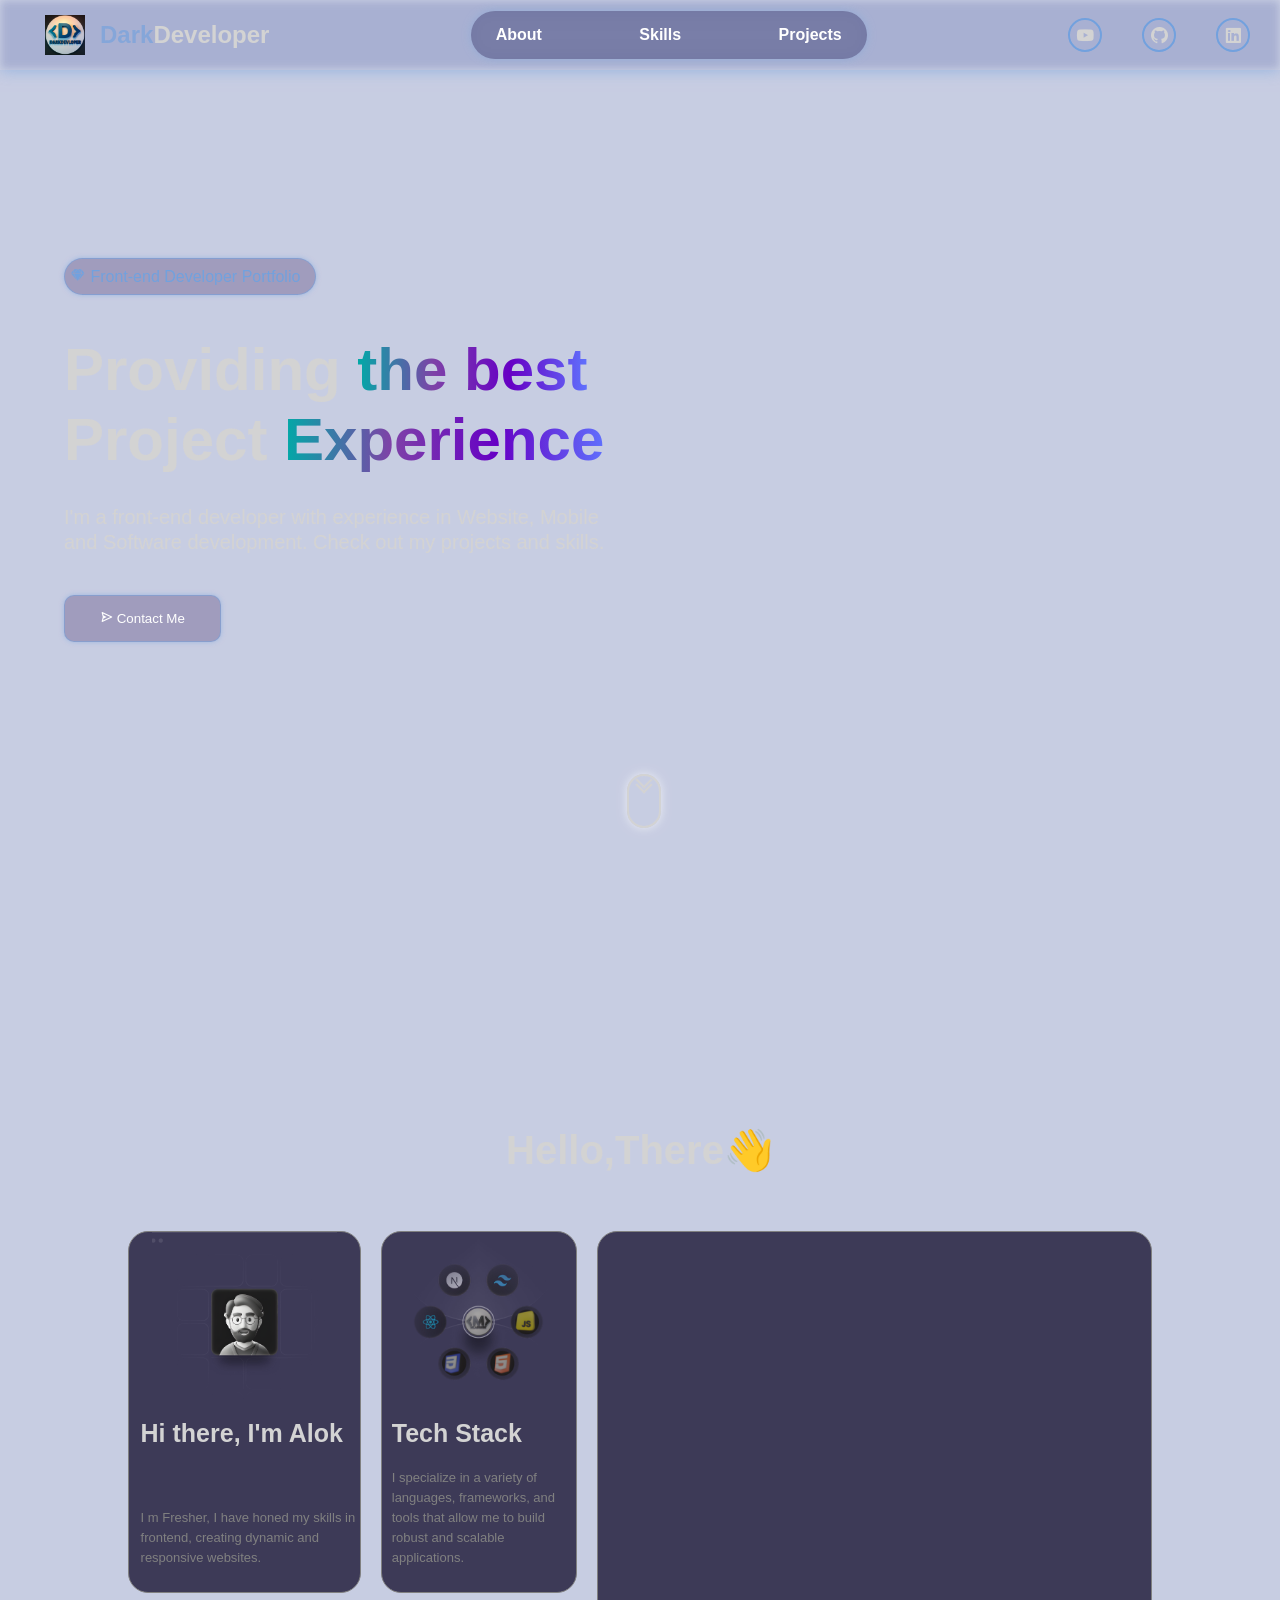
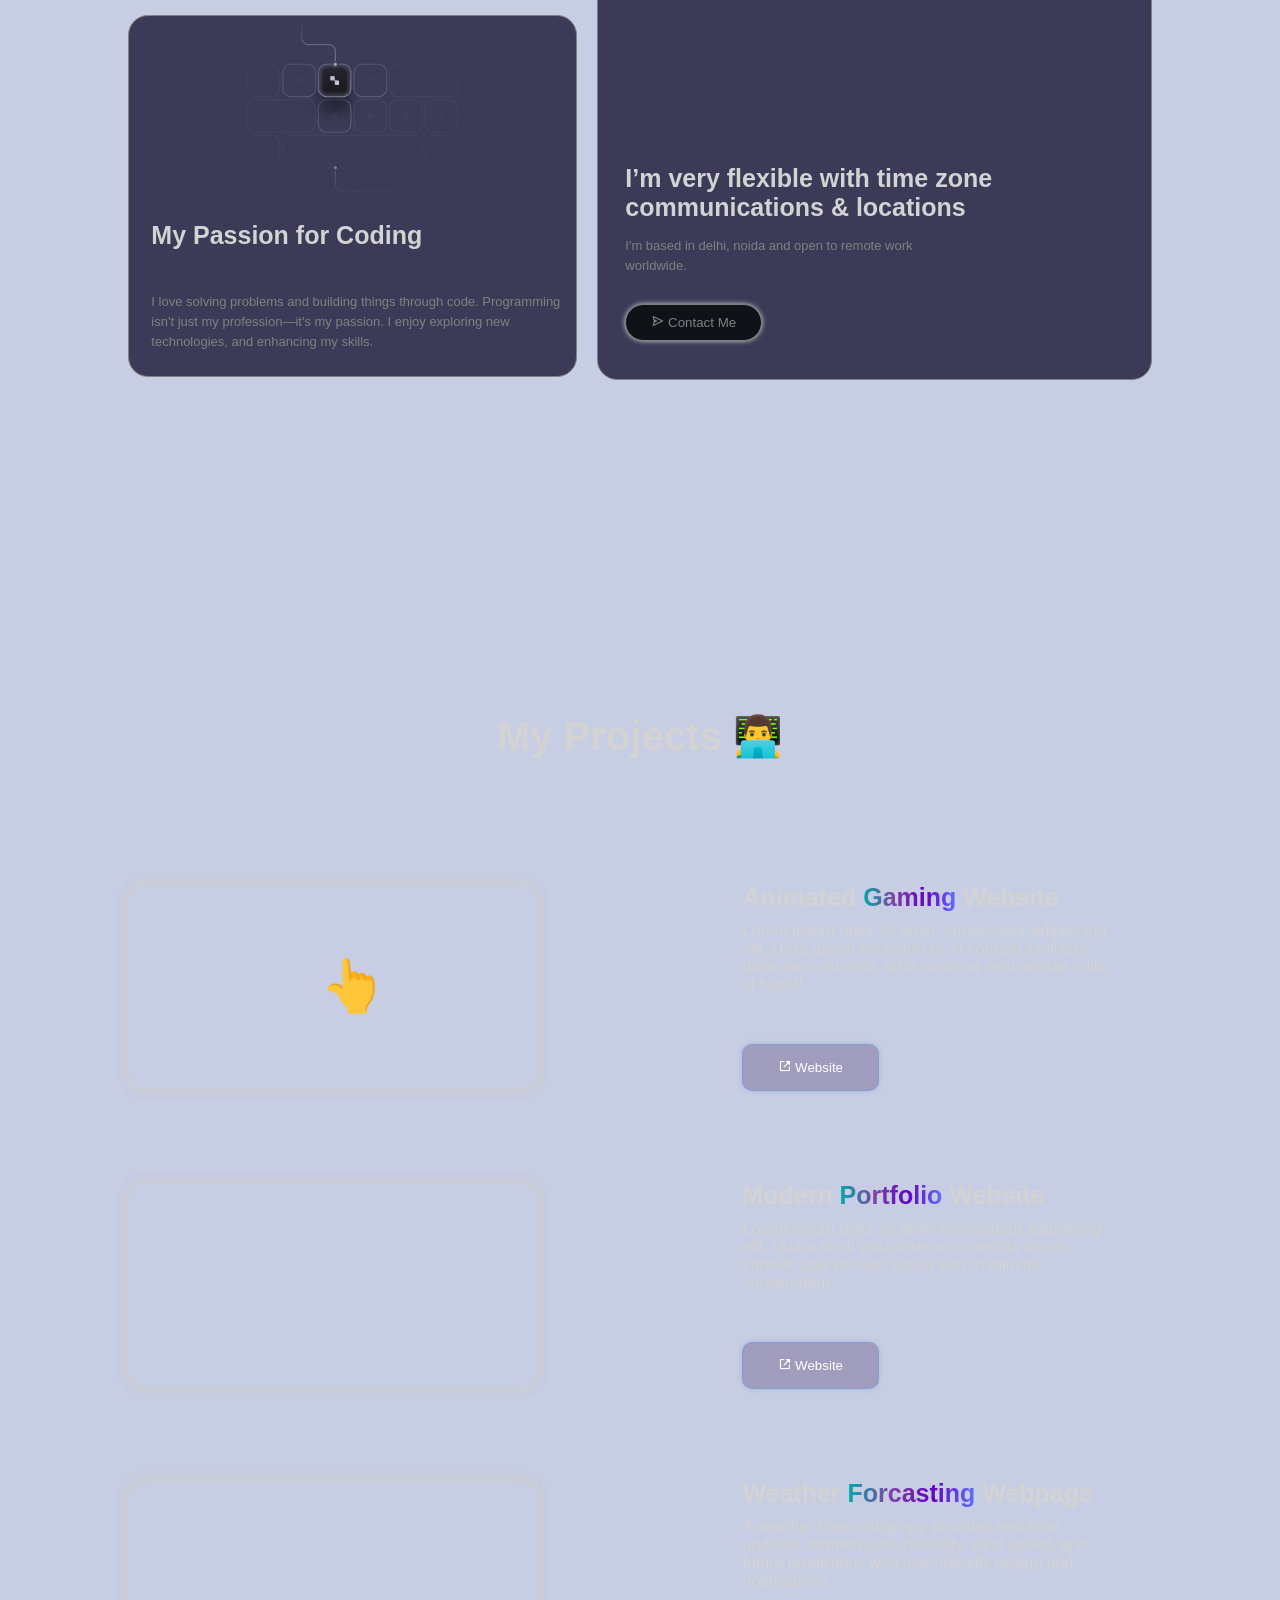
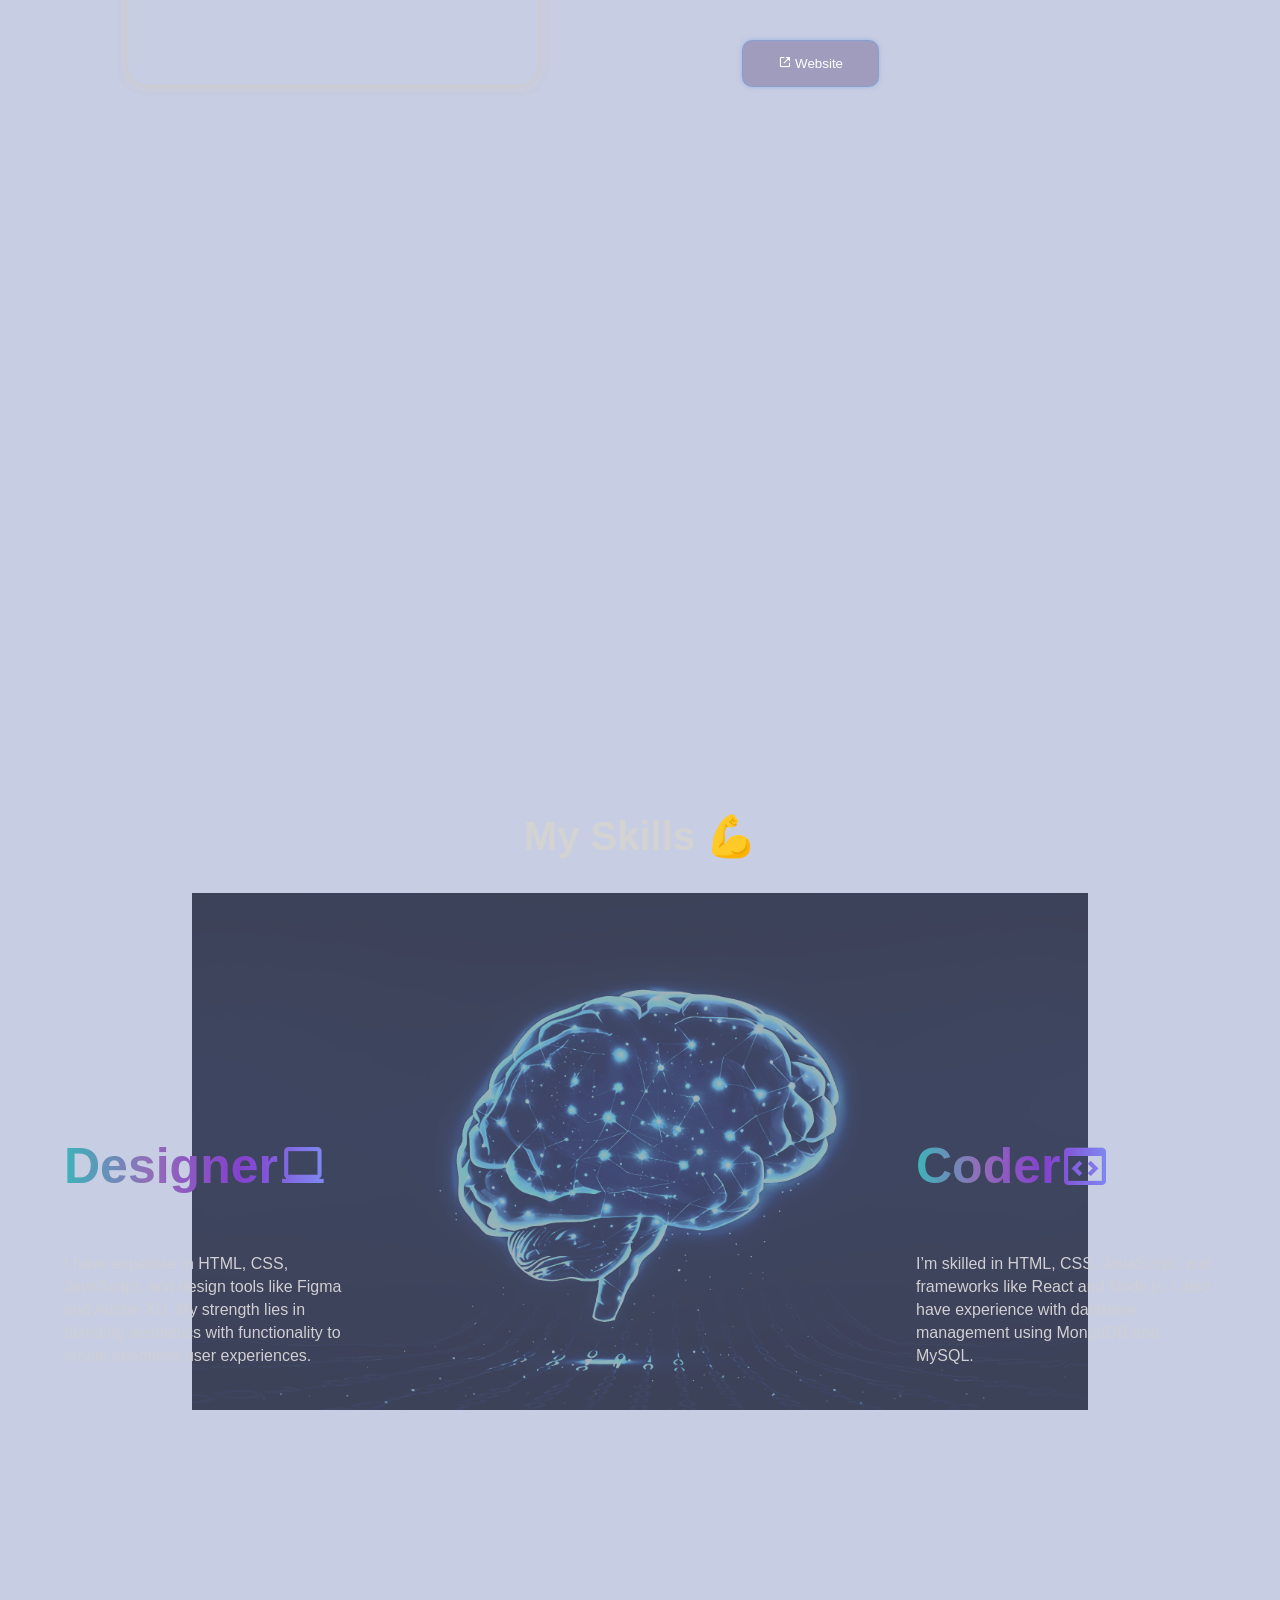
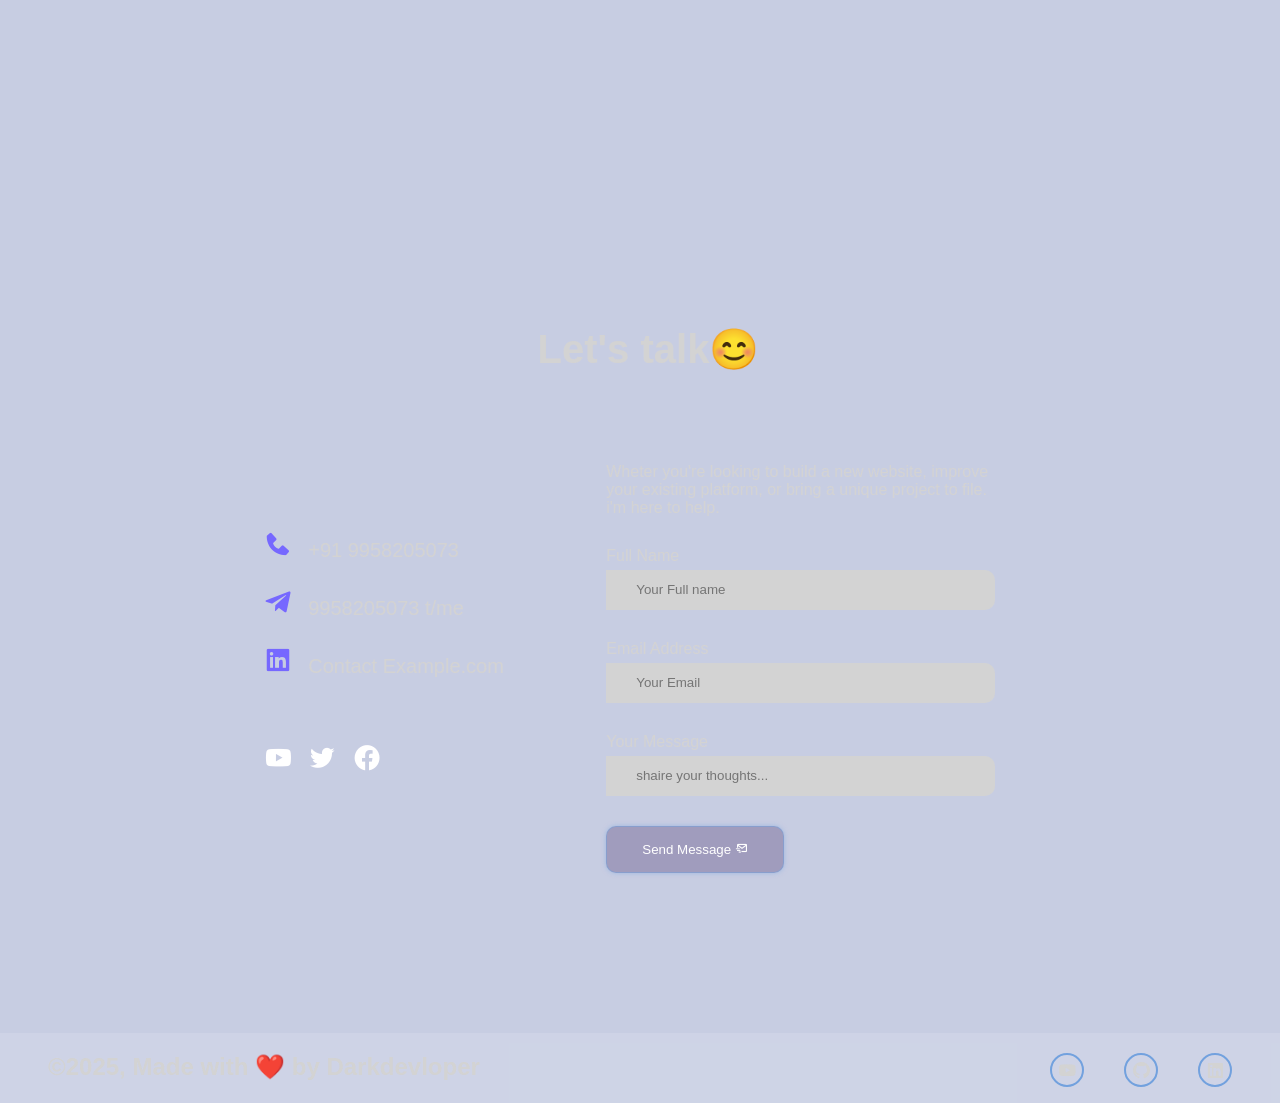
==== commit 65449261: "wether app projects added" ====
--- a/index.html
+++ b/index.html
@@ -1,242 +1,329 @@
 <!DOCTYPE html>
 <html lang="en">
-<head>
-    <meta charset="UTF-8">
-    <meta name="viewport" content="width=device-width, initial-scale=1.0">
+  <head>
+    <meta charset="UTF-8" />
+    <meta name="viewport" content="width=device-width, initial-scale=1.0" />
     <title>DarkDevloper</title>
-    <link rel="stylesheet" href="style.css">
-    <link href='https://unpkg.com/boxicons@2.1.4/css/boxicons.min.css' rel='stylesheet'>
+    <link rel="stylesheet" href="style.css" />
+    <link
+      href="https://unpkg.com/boxicons@2.1.4/css/boxicons.min.css"
+      rel="stylesheet"
+    />
     <link rel="stylesheet" href="https://unpkg.com/aos@next/dist/aos.css" />
-</head>
-<body>
+  </head>
+  <body>
     <div class="container">
-        <video class="back-vid" autoplay loop muted plays-inline src="videos/galaxy.mp4"></video>
-
-
-
-        <header data-aos="fade-down" data-aos-duration="2000">
-            <div class="left">
-                <img src="images/DarkDevloper.png" alt="logo">
-                <h2><span style="color: #72a1dea2;">Dark</span>Developer</h2>
+      <video
+        class="back-vid"
+        autoplay
+        loop
+        muted
+        plays-inline
+        src="videos/galaxy.mp4"
+      ></video>
+
+      <header data-aos="fade-down" data-aos-duration="2000">
+        <div class="left">
+          <img src="images/DarkDevloper.png" alt="logo" />
+          <h2><span style="color: #72a1dea2">Dark</span>Developer</h2>
+        </div>
+
+        <ul>
+          <li><a href="#">About</a></li>
+          <li><a href="#">Skills</a></li>
+          <li><a href="#">Projects</a></li>
+        </ul>
+
+        <div class="box-icons">
+          <p><i class="bx bxl-youtube"></i></p>
+          <p><i class="bx bxl-github"></i></p>
+          <p><i class="bx bxl-linkedin-square"></i></p>
+        </div>
+
+        <div class="menu-icon">
+          <i class="bx bx-menu"></i>
+        </div>
+      </header>
+      <div class="sidebar">
+        <div class="close-icon">
+          <i class="bx bx-x"></i>
+        </div>
+
+        <ul>
+          <li><a href="#">Home</a></li>
+          <li><a href="#">About</a></li>
+          <li><a href="#">Skills</a></li>
+          <li><a href="#">Projects</a></li>
+        </ul>
+
+        <div class="social-sidebar">
+          <a><i class="bx bxl-youtube"></i></a>
+          <a><i class="bx bxl-github"></i></a>
+          <a><i class="bx bxl-linkedin-square"></i></a>
+        </div>
+      </div>
+
+      <div class="blackhole-box" data-aos="fade-down" data-aos-duration="2000">
+        <video
+          autoplay
+          loop
+          muted
+          plays-inline
+          src="/videos/blackhole.mp4"
+        ></video>
+      </div>
+
+      <section class="hero">
+        <div
+          class="hero-info autoBlur"
+          data-aos="fade-right"
+          data-aos-duration="1000"
+        >
+          <div class="hero-info-title">
+            <i class="bx bxl-sketch"></i>
+            Front-end Developer Portfolio
+          </div>
+
+          <h1 data-aos="fade-right" data-aos-duration="3000">
+            Providing <span class="gradient">the best</span> Project
+            <span class="gradient">Experience</span>
+          </h1>
+
+          <p>
+            I'm a front-end developer with experience in Website, Mobile and
+            Software development. Check out my projects and skills.
+          </p>
+
+          <button><i class="bx bx-send"></i> Contact Me</button>
+        </div>
+
+        <div class="skills-video-box">
+          <video
+            class="skills-video autoBlur"
+            autoplay
+            loop
+            muted
+            plays-inline
+            src="videos/hero-video.mp4"
+          ></video>
+        </div>
+
+        <div class="scroll-down"></div>
+      </section>
+
+      <seaction class="info-section">
+        <h1 class="section-title autoDisplay">Hello,There👋</h1>
+        <div class="info-cards">
+          <div class="card">
+            <h1>Hi there, I'm Alok</h1>
+            <p>
+              I m Fresher, I have honed my skills in frontend, creating dynamic
+              and responsive websites.
+            </p>
+
+            <img src="images/grid1.png" alt="" />
+          </div>
+
+          <div class="card">
+            <h1>Tech Stack</h1>
+            <p>
+              I specialize in a variety of languages, frameworks, and tools that
+              allow me to build robust and scalable applications.
+            </p>
+
+            <img src="images/grid2.png" alt="" />
+          </div>
+
+          <div class="card">
+            <h1>I’m very flexible with time zone communications & locations</h1>
+            <p>I'm based in delhi, noida and open to remote work worldwide.</p>
+
+            <video
+              src="videos/glob.mp4"
+              autoplay
+              loop
+              muted
+              plays-inline
+            ></video>
+
+            <button><i class="bx bx-send"></i> Contact Me</button>
+          </div>
+
+          <div class="card">
+            <h1>My Passion for Coding</h1>
+            <p>
+              I love solving problems and building things through code.
+              Programming isn't just my profession—it's my passion. I enjoy
+              exploring new technologies, and enhancing my skills.
+            </p>
+
+            <img src="images/grid4.png" alt="" />
+          </div>
+        </div>
+      </seaction>
+
+      <section class="my-project">
+        <h1 class="section-title autoDisplay">My Projects 👨‍💻</h1>
+        <div class="project-card">
+          <div class="project-vidbox autoBlur">
+            <video loop id="projectVideo1" src="videos/project1.mp4"></video>
+            <div class="hover-sign"></div>
+          </div>
+          <div class="project-info fadein-left">
+            <h1>Animated <span class="gradient">Gaming</span> Website</h1>
+            <p>
+              Lorem ipsum dolor sit amet, consectetur adipisicing elit. Dicta
+              ipsam excepturi ex in corrupti similique dolor nam, suscipit, odio
+              soluta at recusandae nulla, id fugiat!
+            </p>
+            <button><i class="bx bx-link-external"></i> Website</button>
+          </div>
+        </div>
+
+        <div class="project-card">
+          <div class="project-vidbox autoBlur">
+            <video loop id="projectVideo2" src="videos/project2.mp4"></video>
+          </div>
+          <div class="project-info fadein-left">
+            <h1>Modern <span class="gradient">Portfolio</span> Website</h1>
+            <p>
+              Lorem ipsum dolor sit amet consectetur adipisicing elit. Quam modi
+              voluptates assumenda omnis impedit ipsa veritatis soluta earum
+              minima consequatur.
+            </p>
+            <button><i class="bx bx-link-external"></i> Website</button>
+          </div>
+        </div>
+
+        <div class="project-card">
+          <div class="project-vidbox autoBlur">
+            <video loop id="projectVideo3" src="videos/project3.mp4"></video>
+          </div>
+
+          <div class="project-info fadein-left">
+            <h1>Weather <span class="gradient">Forcasting</span> Webpage</h1>
+            <p>
+              A weather forecasting app provides real-time updates, temperature,
+              humidity, wind speed, and future predictions with user-friendly
+              design and notifications
+            </p>
+            <button><i class="bx bx-link-external"></i> Website</button>
+          </div>
+        </div>
+      </section>
+
+      <section class="skills-section">
+        <h1 class="section-title autoDisplay">My Skills 💪</h1>
+        <div class="skills-box autoDisplay">
+          <img class="skills-image" src="images/digital brain (2).png" alt="" />
+          <div class="Designer">
+            <h1 class="gradient">Designer <i class="bx bx-laptop"></i></h1>
+            <p>
+              I have expertise in HTML, CSS, JavaScript, and design tools like
+              Figma and Adobe XD. My strength lies in blending aesthetics with
+              functionality to create seamless user experiences.
+            </p>
+          </div>
+
+          <div class="coder">
+            <h1 class="gradient">Coder <i class="bx bx-code-block"></i></h1>
+            <p>
+              I’m skilled in HTML, CSS, JavaScript, and frameworks like React
+              and Node.js. I also have experience with database management using
+              MongoDB and MySQL.
+            </p>
+          </div>
+
+          <div
+            class="slider"
+            reverse="true"
+            style="--width: 100px; --height: 100px; --quantity: 9"
+          >
+            <div class="list">
+              <div class="item" style="--position: 1">
+                <img src="images/1.png" alt="" />
+              </div>
+              <div class="item" style="--position: 2">
+                <img src="images/2.png" alt="" />
+              </div>
+              <div class="item" style="--position: 3">
+                <img src="images/3.webp" alt="" />
+              </div>
+              <div class="item" style="--position: 4">
+                <img src="images/4.webp" alt="" />
+              </div>
+              <div class="item" style="--position: 5">
+                <img src="images/5.png" alt="" />
+              </div>
+              <div class="item" style="--position: 6">
+                <img src="images/6.png" alt="" />
+              </div>
+              <div class="item" style="--position: 7">
+                <img src="images/7.png" alt="" />
+              </div>
+              <div class="item" style="--position: 8">
+                <img src="images/8.png" alt="" />
+              </div>
+              <div class="item" style="--position: 9">
+                <img src="images/9.png" alt="" />
+              </div>
             </div>
-
-            <ul>
-                <li><a href="#">About</a></li>
-                <li><a href="#">Skills</a></li>
-                <li><a href="#">Projects</a></li>
-            </ul>
-
-            <div class="box-icons">
-                <p><i class='bx bxl-youtube'></i></p>
-                <p><i class='bx bxl-github'></i></p>
-                <p><i class='bx bxl-linkedin-square'></i></p>
-            </div>
-
-            <div class="menu-icon">
-                <i class='bx bx-menu'></i>
-            </div>            
-        </header>
-        <div class="sidebar">
-            <div class="close-icon">
-                <i class='bx bx-x'></i>
-            </div>
-            
-            <ul>
-                <li><a href="#">Home</a></li>
-                <li><a href="#">About</a></li>
-                <li><a href="#">Skills</a></li>
-                <li><a href="#">Projects</a></li>
-            </ul>
-
-            <div class="social-sidebar">
-                
-                <a><i class='bx bxl-youtube'></i></a>
-                <a><i class='bx bxl-github'></i></a>
-                <a><i class='bx bxl-linkedin-square'></i></a>
-            </div>
-        </div>
-
-        <div class="blackhole-box" data-aos="fade-down" data-aos-duration="2000">
-            <video autoplay loop muted plays-inline src="/videos/blackhole.mp4"></video>
-        </div>
-
-        <section class="hero ">
-            <div class="hero-info autoBlur" data-aos="fade-right" data-aos-duration="1000">
-                <div class="hero-info-title" >
-                    <i class='bx bxl-sketch'></i>
-                    Front-end Developer Portfolio
-                </div>
-
-                <h1 data-aos="fade-right" data-aos-duration="3000">Providing <span class="gradient">the best</span> Project <span class="gradient">Experience</span></h1>
-
-                <p>I'm a front-end developer with experience in Website, Mobile and Software development. Check out my projects and skills.</p>
-
-                <button><i class='bx bx-send' ></i> Contact Me</button>
-            </div>
-            
-            <div class="skills-video-box " >
-                <video class="skills-video autoBlur" autoplay loop muted plays-inline src="videos/hero-video.mp4"></video>
-            </div>
-        
-            <div class="scroll-down"></div>
-        </section>
-
-        <seaction class="info-section">
-            <h1 class="section-title autoDisplay">Hello,There👋</h1>
-            <div class="info-cards">
-                <div class="card ">
-                    <h1>Hi there, I'm Alok </h1>
-                    <p>I m Fresher, I have honed my skills in  frontend, creating dynamic and responsive websites.</p>
-                
-                    <img src="images/grid1.png" alt="">
-                </div>
-
-                <div class="card">
-                    <h1>Tech Stack</h1>
-                    <p>I specialize in a variety of languages, frameworks, and tools that allow me to build robust and scalable applications.</p>
-                
-                    <img src="images/grid2.png" alt="">
-                </div>
-
-                <div class="card">
-                    <h1>I’m very flexible with time zone communications & locations</h1>
-                    <p>I'm based in delhi, noida and open to remote work worldwide.</p>
-                
-                    <video src="videos/glob.mp4" autoplay loop muted plays-inline></video>
-
-                    <button><i class='bx bx-send'></i> Contact Me</button>
-                </div>
-
-                <div class="card">
-                    <h1>My Passion for Coding</h1>
-                    <p>I love solving problems and building things through code. Programming isn't just my profession—it's my passion. I enjoy exploring new technologies, and enhancing my skills.</p>
-                
-                    <img src="images/grid4.png" alt="">
-                </div>
-            </div>
-        </seaction>
-
-        <section class="my-project">
-            <h1 class="section-title autoDisplay">My Projects 👨‍💻</h1>
-            <div class="project-card">
-                <div class="project-vidbox autoBlur" >
-                    <video loop id="projectVideo1" src="videos/project1.mp4"></video>
-                    <div class="hover-sign"></div>
-                </div>
-                <div class="project-info fadein-left">
-                    <h1>Animated <span class="gradient">Gaming</span> Website</h1>
-                    <p>Lorem ipsum dolor sit amet, consectetur adipisicing elit. Dicta ipsam excepturi ex in corrupti similique dolor nam, suscipit, odio soluta at recusandae nulla, id fugiat!</p>
-                    <button><i class='bx bx-link-external' ></i> Website</button>
-            </div>
-            </div>
-
-            <div class="project-card">
-                <div class="project-vidbox autoBlur">
-                    <video loop id="projectVideo2" src="videos/project2.mp4"></video>
-                </div>
-                <div class="project-info fadein-left">
-                    <h1> Modern <span class="gradient">Portfolio</span> Website </h1>
-                    <p>Lorem ipsum dolor sit amet consectetur adipisicing elit. Quam modi voluptates assumenda omnis impedit ipsa veritatis soluta earum minima consequatur.</p>
-                    <button><i class='bx bx-link-external' ></i> Website</button>
-                </div>
-            </div>
-
-            <div class="project-card">
-                <div class="project-vidbox autoBlur">
-                    <video loop id="projectVideo3" src="videos/project3.mp4"></video>
-                </div>
-                
-                <div class="project-info fadein-left">
-                    <h1>Movie <span class="gradient">Landing</span>  Page</h1>
-                    <p>Lorem ipsum dolor sit amet consectetur adipisicing elit. Maiores numquam saepe itaque sapiente odit neque necessitatibus explicabo hic laudantium ipsam nesciunt ducimus, cumque ratione esse.</p>
-                    <button><i class='bx bx-link-external' ></i> Website</button>
-                </div>
-            </div>
-        </section>
-
-        
-        <section class="skills-section">
-            <h1 class="section-title autoDisplay">
-                My Skills 💪
-            </h1>
-            <div class="skills-box autoDisplay">
-                <img class="skills-image" src="images/digital brain (2).png" alt="">
-                <div class="Designer">
-                    <h1 class="gradient">Designer <i class='bx bx-laptop'></i></h1>
-                    <p>I have expertise in HTML, CSS, JavaScript, and design tools like Figma and Adobe XD. My strength lies in blending aesthetics with functionality to create seamless user experiences.</p>    
-                </div>
-                
-                <div class="coder">
-                    <h1 class="gradient">Coder <i class='bx bx-code-block' ></i></h1>
-                    <p>I’m skilled in HTML, CSS, JavaScript, and frameworks like React and Node.js. I also have experience with database management using MongoDB and MySQL.</p>
-                </div>
-
-                <div class="slider" reverse="true" style="
-                --width: 100px;
-                --height: 100px;
-                --quantity: 9;
-                ">
-                    <div class="list">
-                        <div class="item" style="--position: 1"><img src="images/1.png" alt=""></div>
-                        <div class="item" style="--position: 2"><img src="images/2.png" alt=""></div>
-                        <div class="item" style="--position: 3"><img src="images/3.webp" alt=""></div>
-                        <div class="item" style="--position: 4"><img src="images/4.webp" alt=""></div>
-                        <div class="item" style="--position: 5"><img src="images/5.png" alt=""></div>
-                        <div class="item" style="--position: 6"><img src="images/6.png" alt=""></div>
-                        <div class="item" style="--position: 7"><img src="images/7.png" alt=""></div>
-                        <div class="item" style="--position: 8"><img src="images/8.png" alt=""></div>
-                        <div class="item" style="--position: 9"><img src="images/9.png" alt=""></div>
-                    </div>
-                </div>
-            </div>
-        </section>
-
-        <section class="contact-section ">
-            <h1 class="section-title autoDisplay">Let's talk😊</h1>
-
-            <div class="social-box autoBlur">
-                <a href="#"><i class='bx bxs-phone'></i> +91 9958205073</a>
-                <a href="#"><i class='bx bxl-telegram' ></i> 9958205073 t/me</a>
-                <a href="#"><i class='bx bxl-linkedin-square' ></i> Contact Example.com</a>
-                <div class="social-icons">
-                    <a href="#"><i class='bx bxl-youtube' ></i></a>
-                    <a href="#"><i class='bx bxl-twitter' ></i></a>
-                    <a href="#"><i class='bx bxl-facebook-circle' ></i></a>
-                </div>
-            </div>
-
-            <div class="contact-box autoBlur">
-                <p>Wheter you're looking to build a new website, improve your existing platform, or bring a unique project to file. i'm here to help.</p>
-            
-                <p>Full Name</p>
-                <input placeholder="Your Full name" type="full name">
-
-                <p>Email Address</p>
-                <input placeholder="Your Email" type="Contact">
-
-                <p>Your Message</p>
-                <input  class="input-message" type="contact" placeholder="shaire your thoughts...">
-
-                <button>Send Message <i class='bx bx-mail-send'></i></button>
-            </div>
-        
-        </section> 
-
-        <section class="footer">
-            <h1>©️2025, Made with ❤️ by Darkdevloper</h1>
-            <div class="box-icons">
-                <p><i class='bx bxl-youtube'></i></p>
-                <p><i class='bx bxl-github'></i></p>
-                <p><i class='bx bxl-linkedin-square'></i></p>
-            </div>
-        </section>
-
-        
+          </div>
+        </div>
+      </section>
+
+      <section class="contact-section">
+        <h1 class="section-title autoDisplay">Let's talk😊</h1>
+
+        <div class="social-box autoBlur">
+          <a href="#"><i class="bx bxs-phone"></i> +91 9958205073</a>
+          <a href="#"><i class="bx bxl-telegram"></i> 9958205073 t/me</a>
+          <a href="#"
+            ><i class="bx bxl-linkedin-square"></i> Contact Example.com</a
+          >
+          <div class="social-icons">
+            <a href="#"><i class="bx bxl-youtube"></i></a>
+            <a href="#"><i class="bx bxl-twitter"></i></a>
+            <a href="#"><i class="bx bxl-facebook-circle"></i></a>
+          </div>
+        </div>
+
+        <div class="contact-box autoBlur">
+          <p>
+            Wheter you're looking to build a new website, improve your existing
+            platform, or bring a unique project to file. i'm here to help.
+          </p>
+
+          <p>Full Name</p>
+          <input placeholder="Your Full name" type="full name" />
+
+          <p>Email Address</p>
+          <input placeholder="Your Email" type="Contact" />
+
+          <p>Your Message</p>
+          <input
+            class="input-message"
+            type="contact"
+            placeholder="shaire your thoughts..."
+          />
+
+          <button>Send Message <i class="bx bx-mail-send"></i></button>
+        </div>
+      </section>
+
+      <section class="footer">
+        <h1>©️2025, Made with ❤️ by Darkdevloper</h1>
+        <div class="box-icons">
+          <p><i class="bx bxl-youtube"></i></p>
+          <p><i class="bx bxl-github"></i></p>
+          <p><i class="bx bxl-linkedin-square"></i></p>
+        </div>
+      </section>
     </div>
     <script src="app.js"></script>
     <script src="https://unpkg.com/aos@next/dist/aos.js"></script>
-    <script >
+    <script>
       AOS.init();
     </script>
-</body>
-</html>+  </body>
+</html>
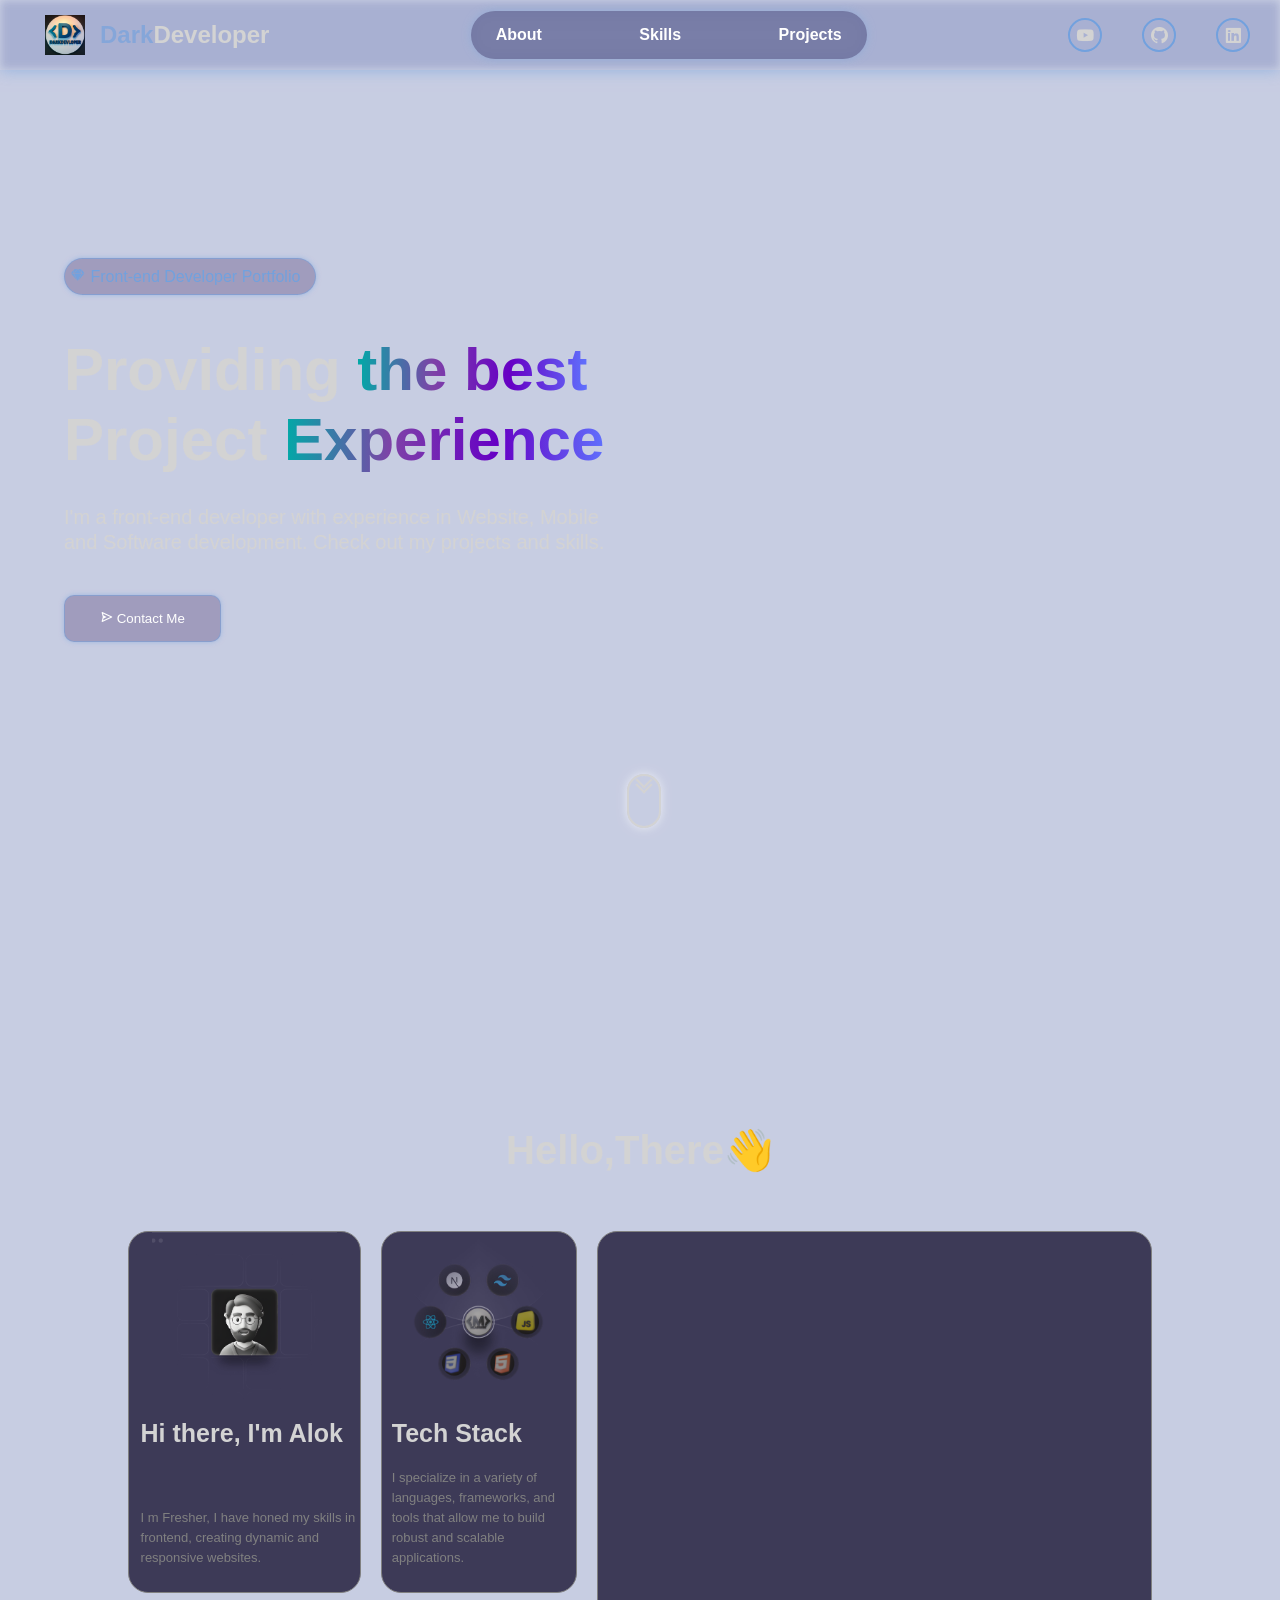
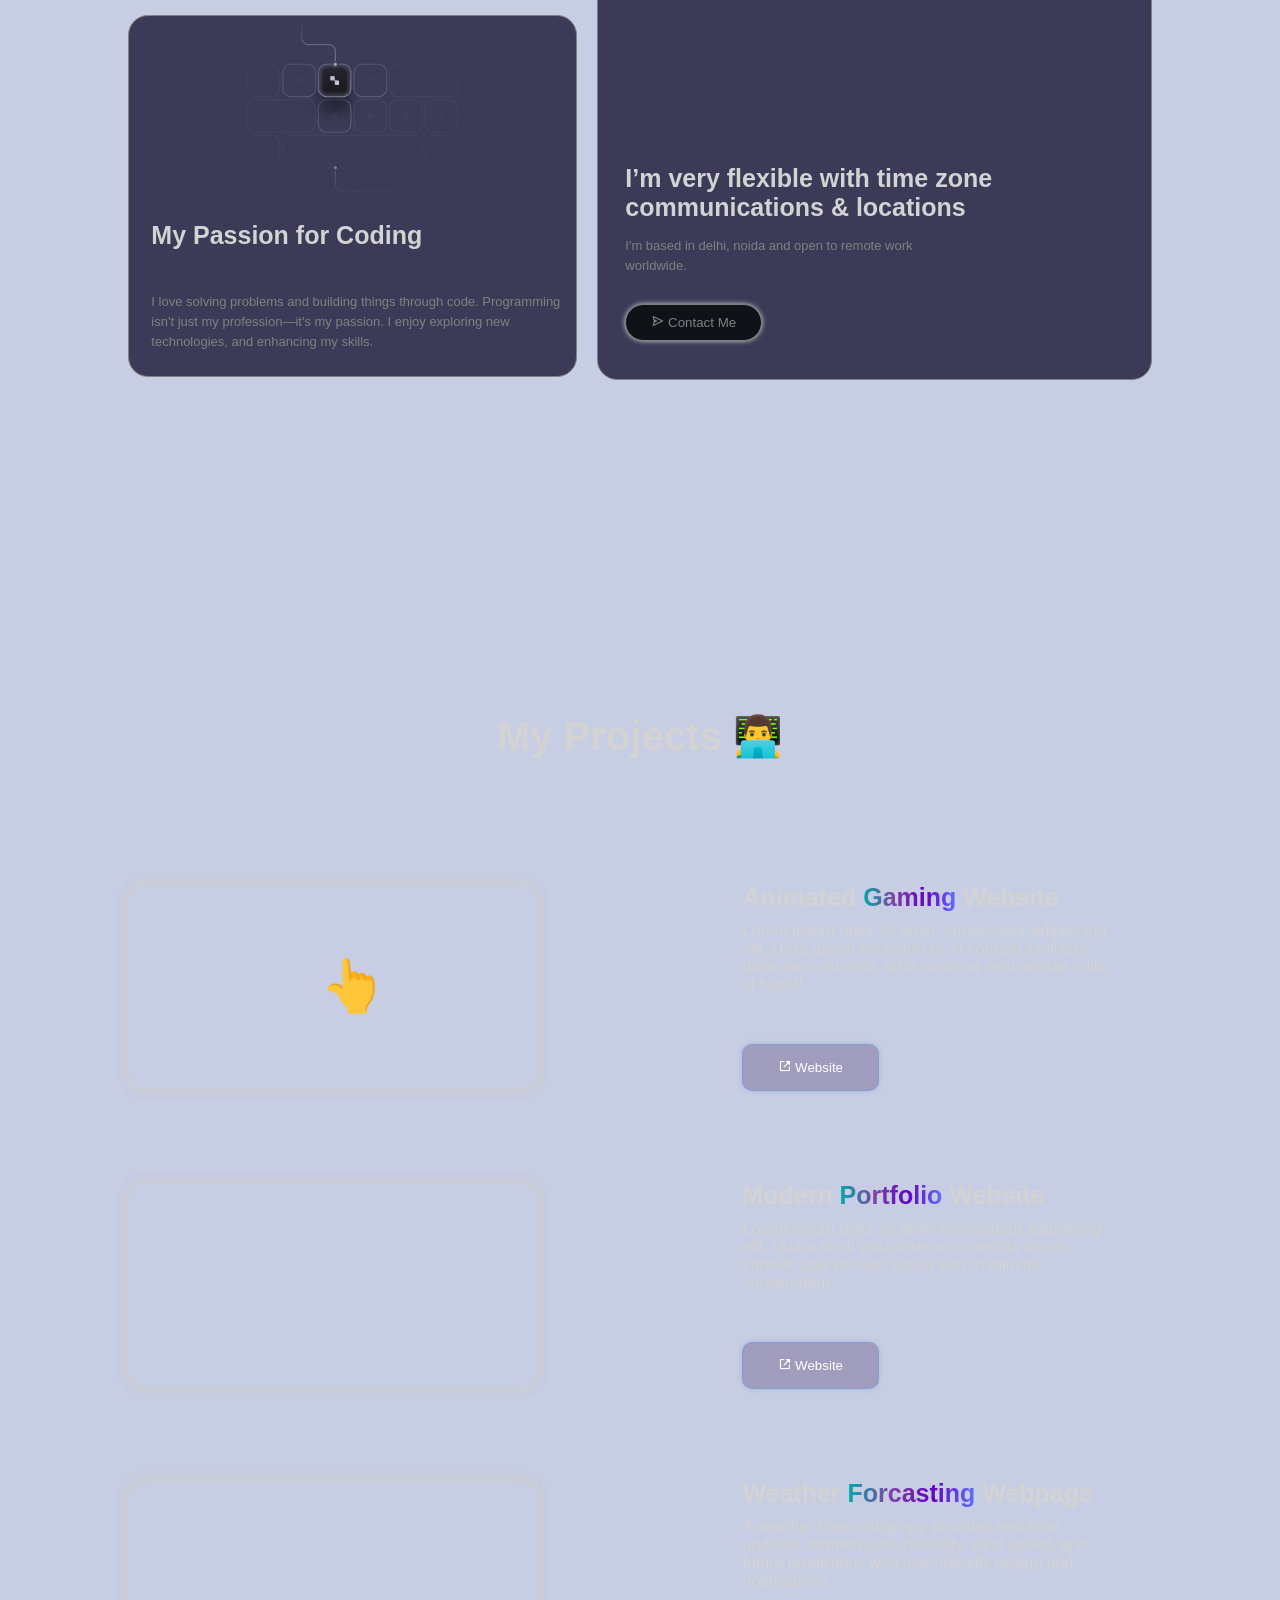
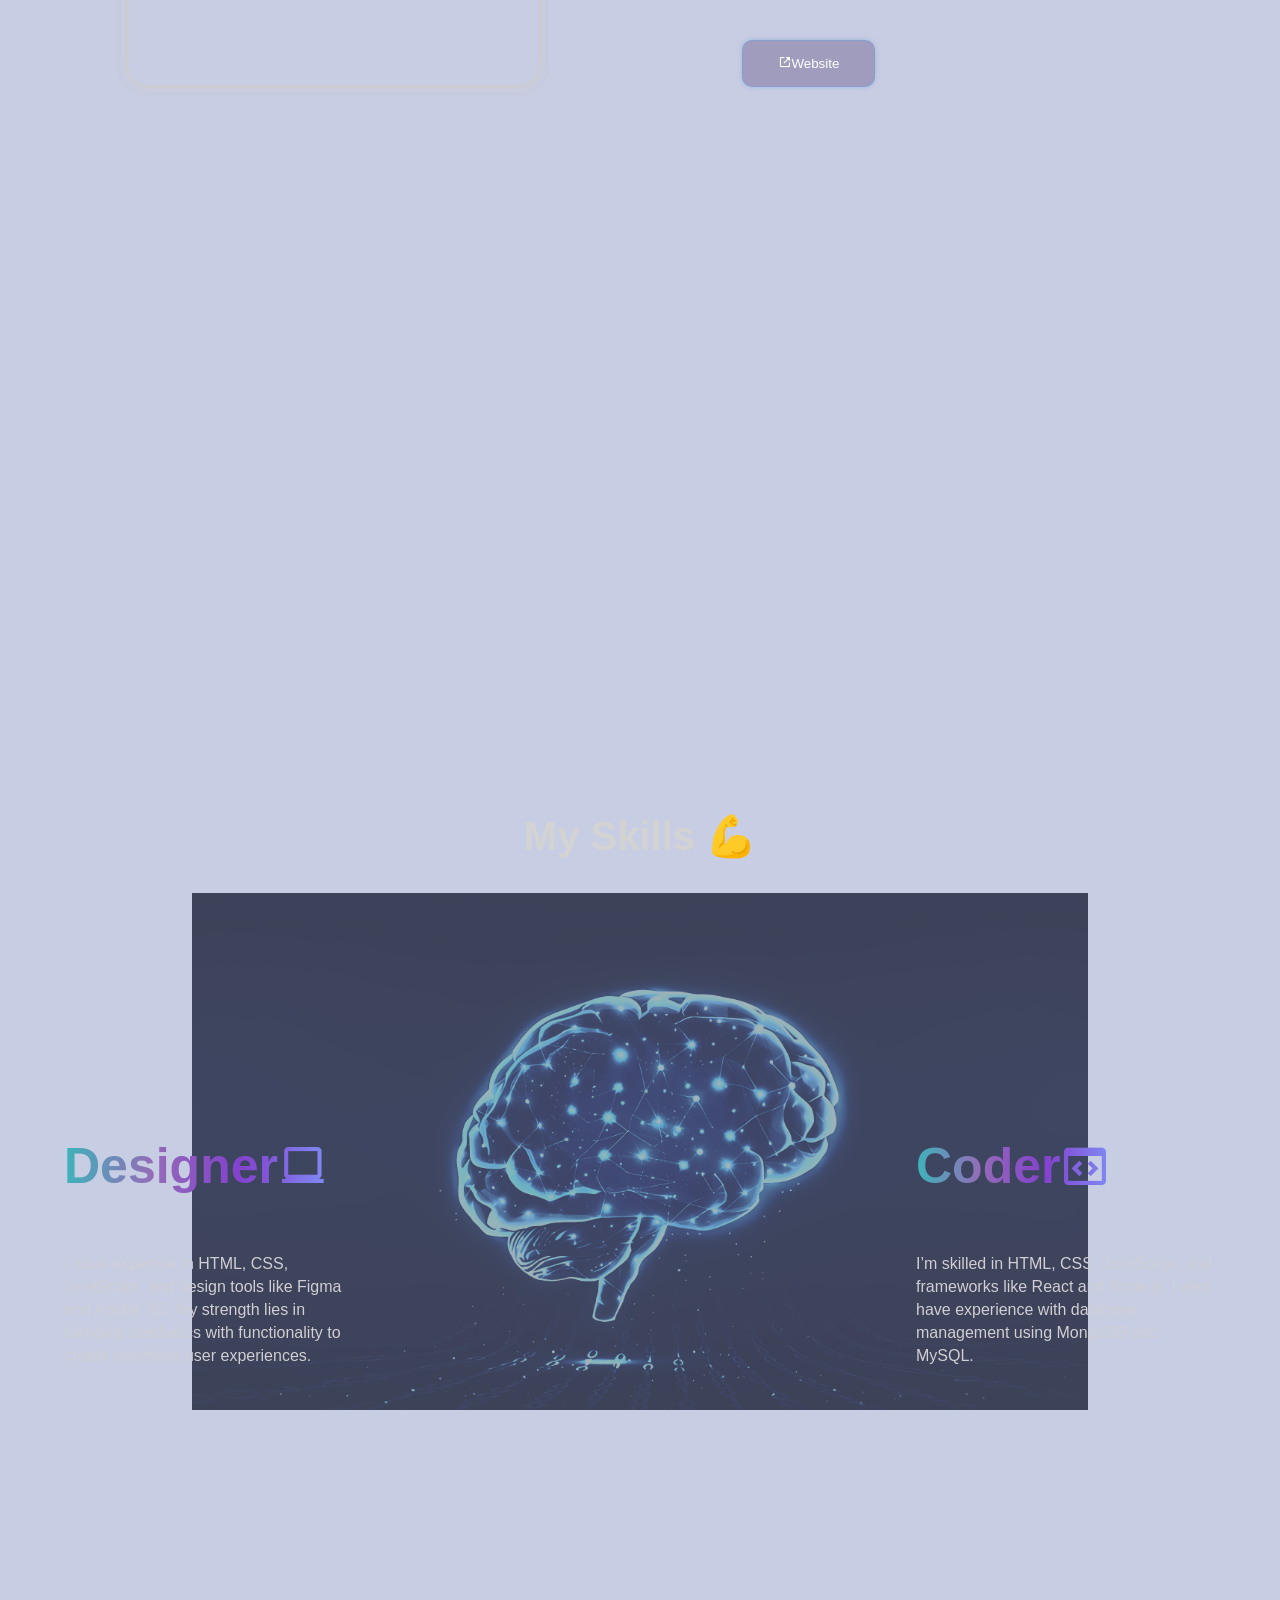
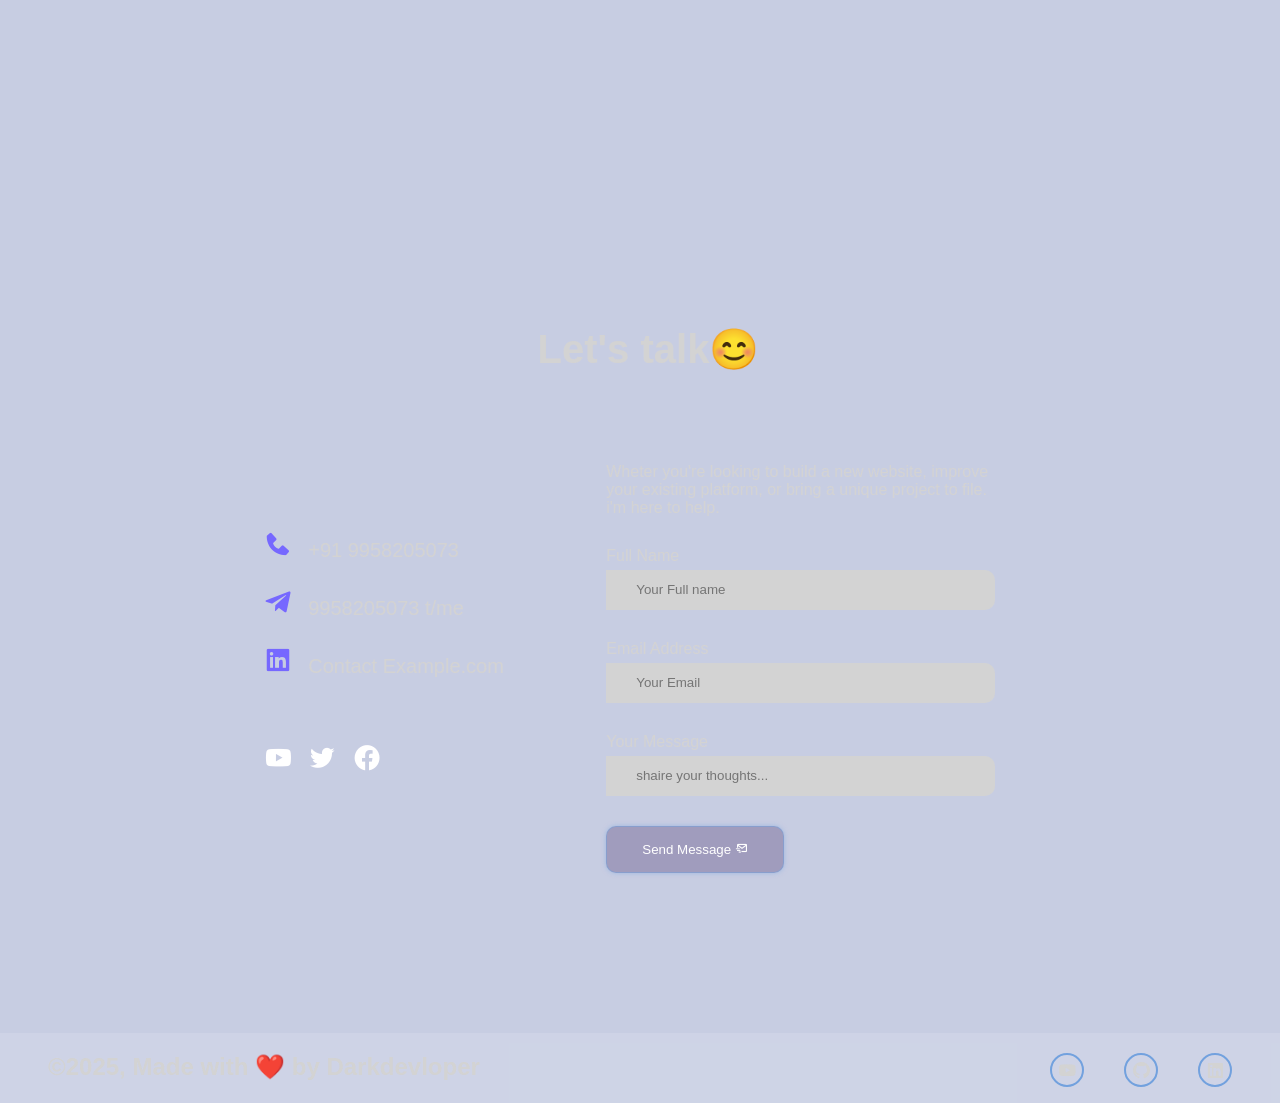
==== commit b5917254: "video updated" ====
--- a/index.html
+++ b/index.html
@@ -207,7 +207,13 @@
               humidity, wind speed, and future predictions with user-friendly
               design and notifications
             </p>
-            <button><i class="bx bx-link-external"></i> Website</button>
+            <!-- <button><i class="bx bx-link-external"></i>Website</button> -->
+            <a
+              href="https://dev-alokranjan2000.github.io/weather-app/"
+              target="_blank"
+            >
+              <button><i class="bx bx-link-external"></i>Website</button>
+            </a>
           </div>
         </div>
       </section>
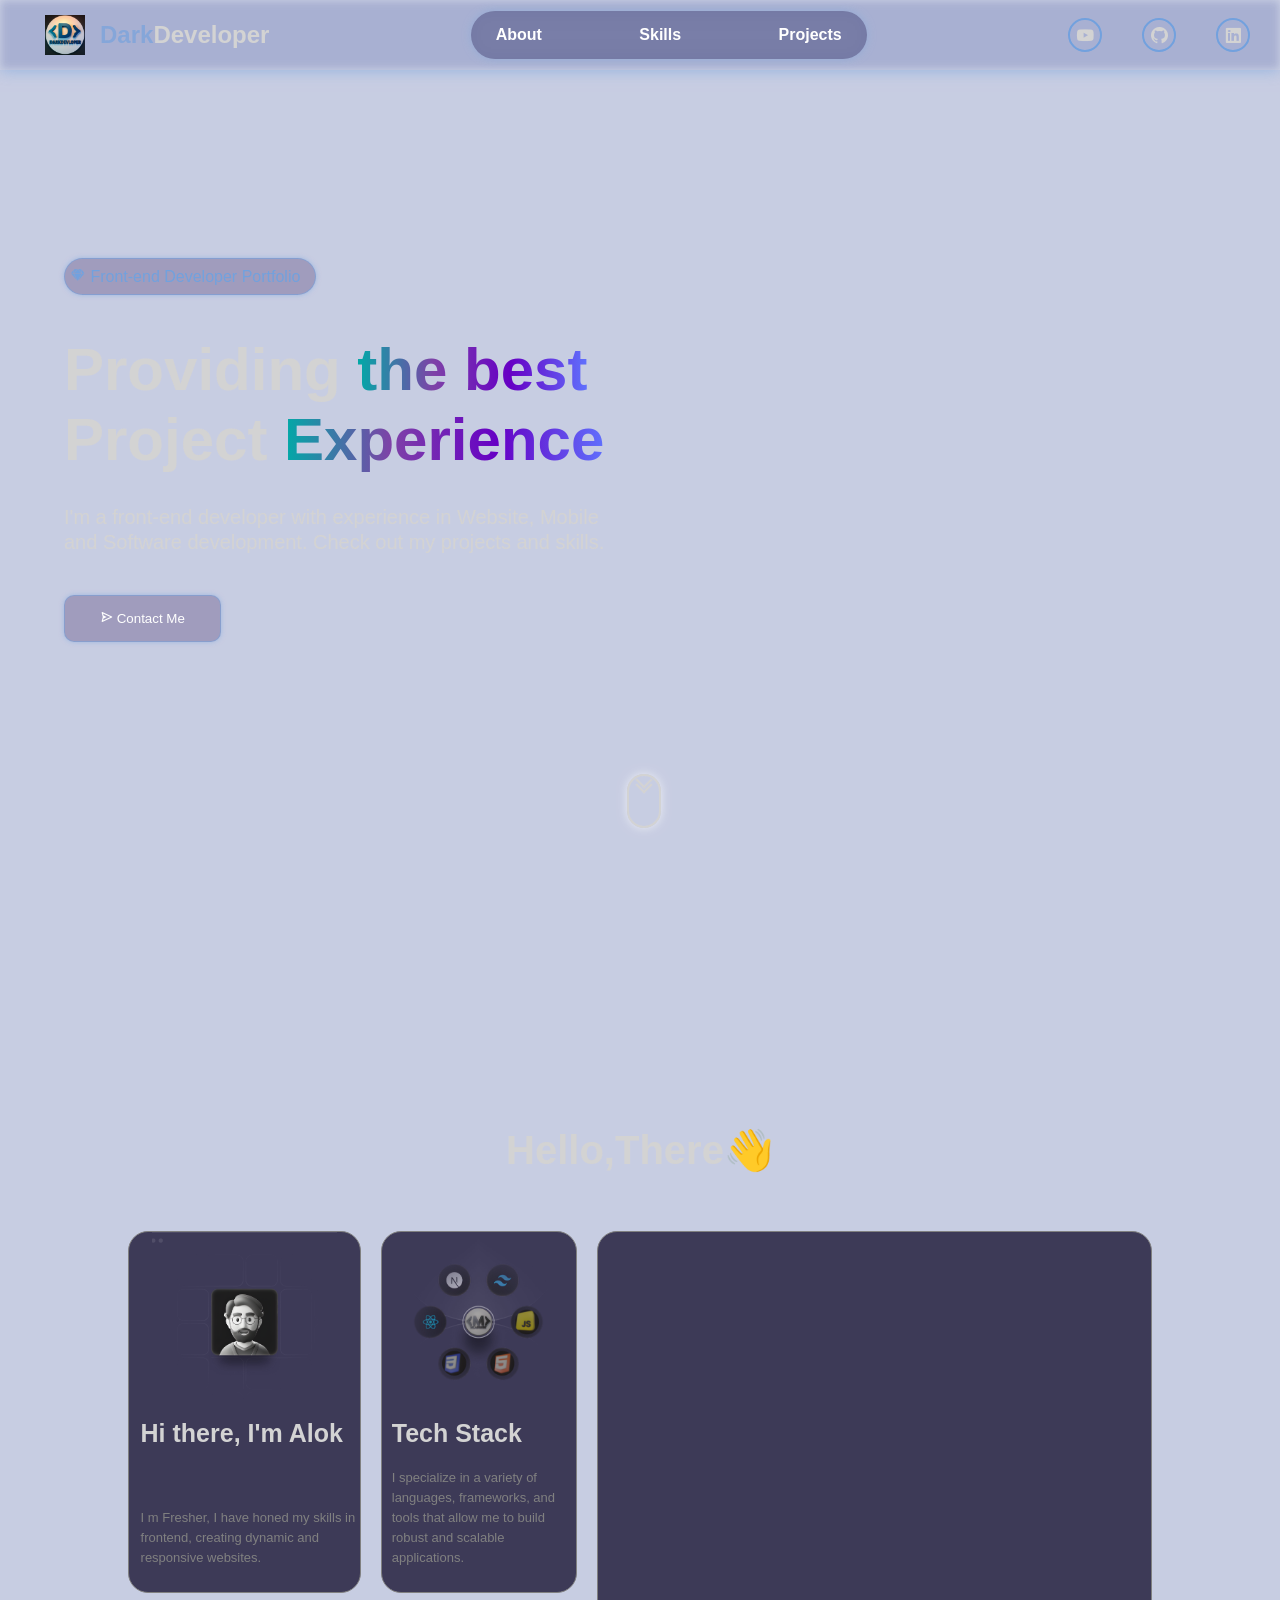
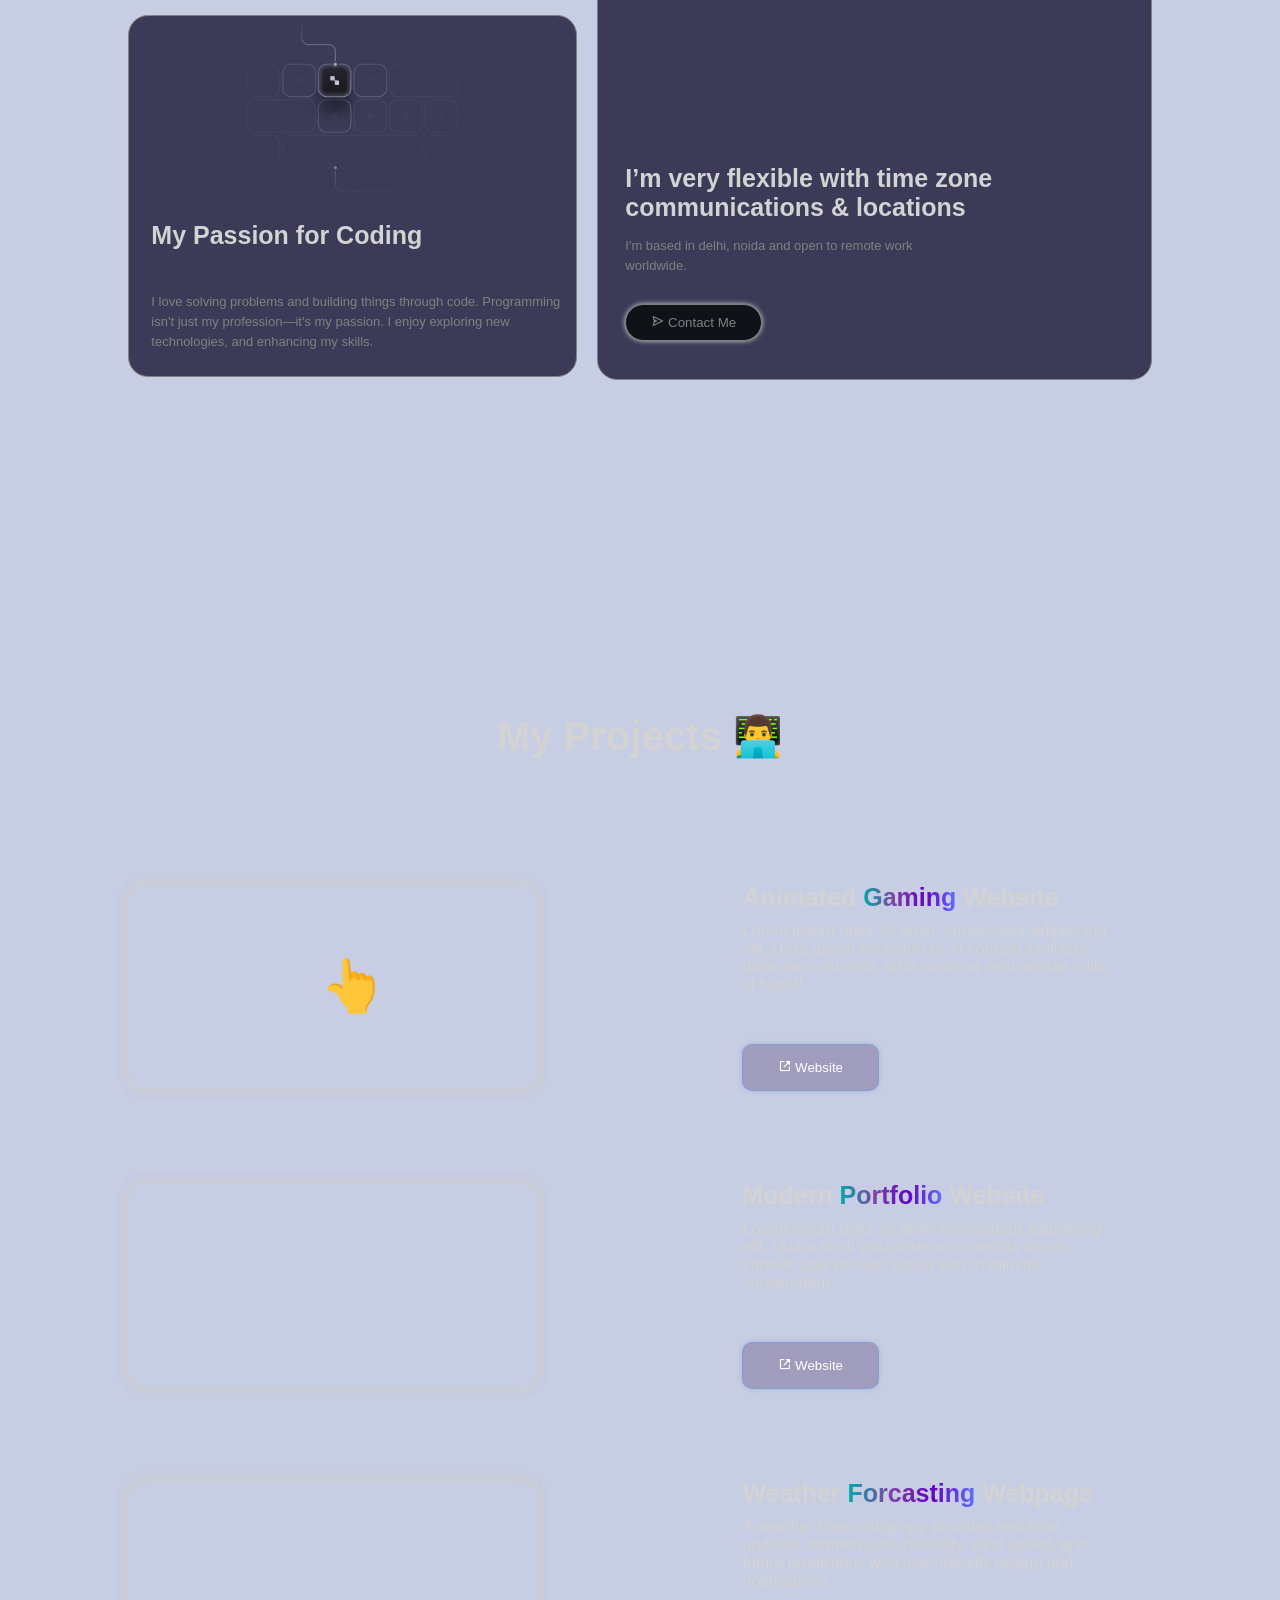
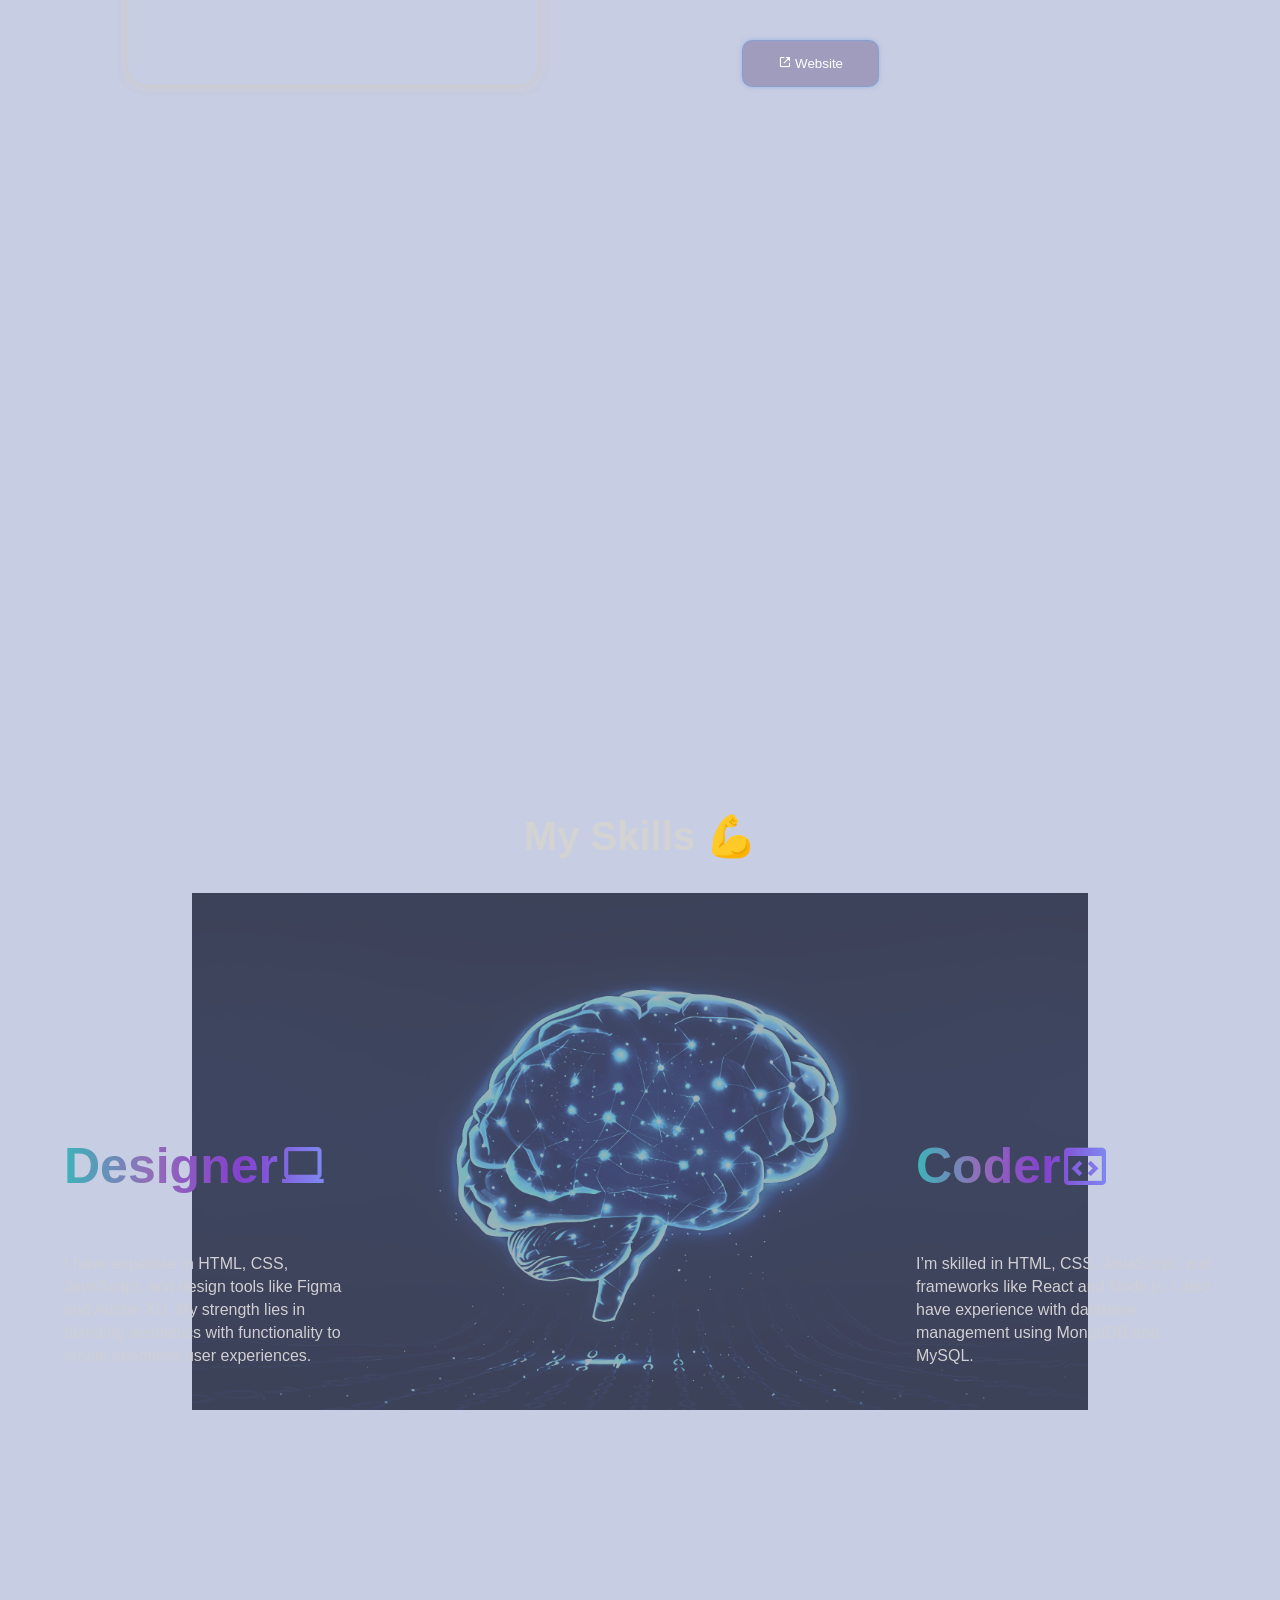
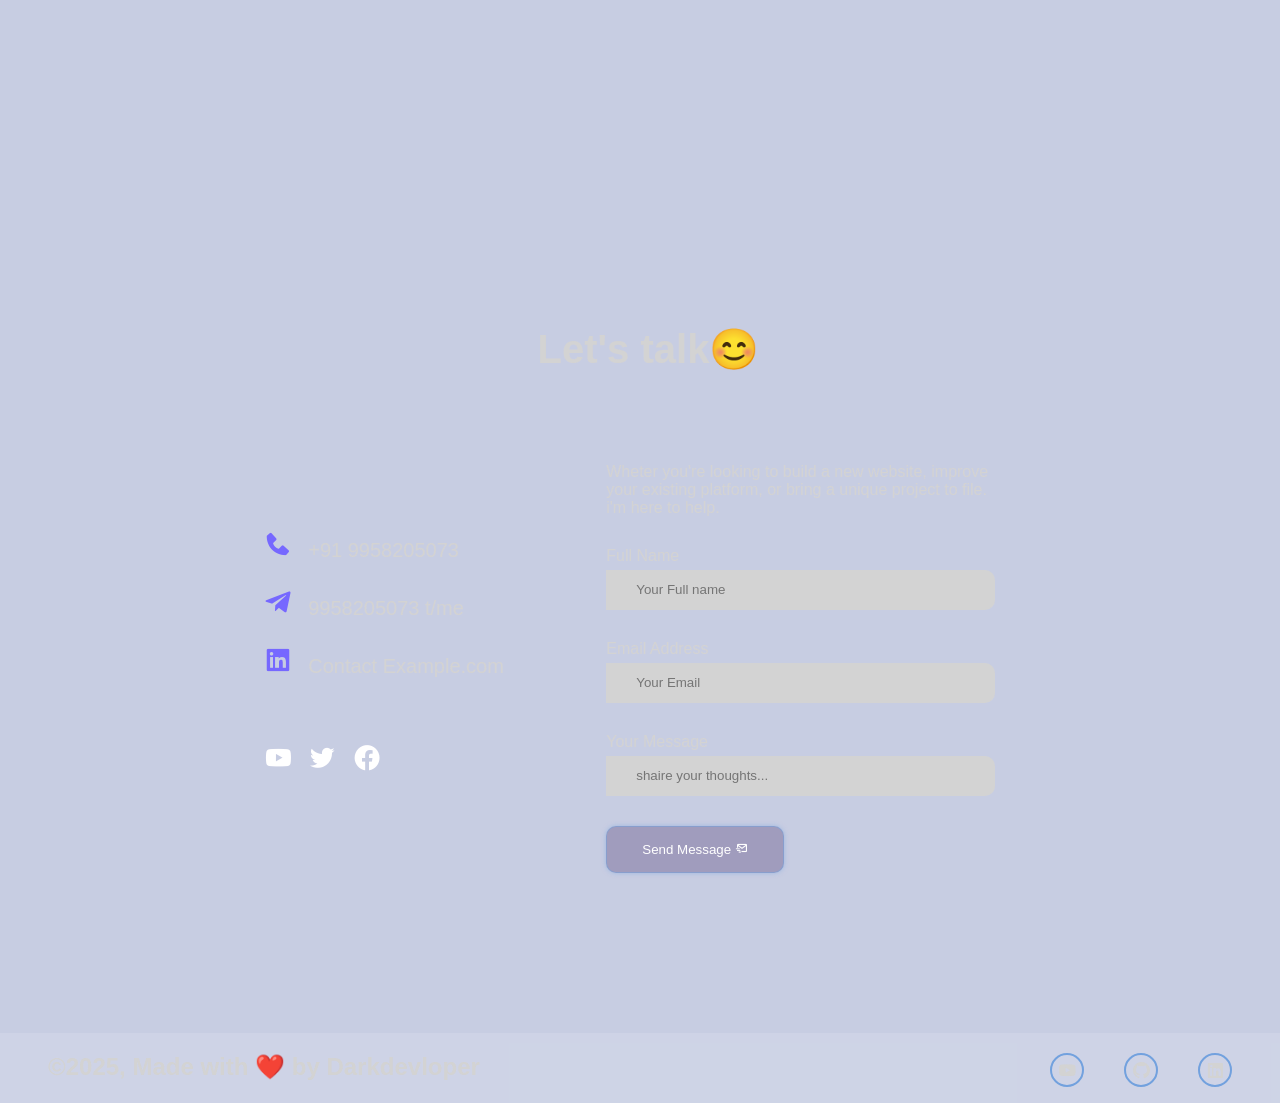
==== commit 60f97c93: "working fine" ====
--- a/index.html
+++ b/index.html
@@ -207,13 +207,8 @@
               humidity, wind speed, and future predictions with user-friendly
               design and notifications
             </p>
-            <!-- <button><i class="bx bx-link-external"></i>Website</button> -->
-            <a
-              href="https://dev-alokranjan2000.github.io/weather-app/"
-              target="_blank"
-            >
-              <button><i class="bx bx-link-external"></i>Website</button>
-            </a>
+            <button><i class="bx bx-link-external"></i> Website</button>
+            
           </div>
         </div>
       </section>
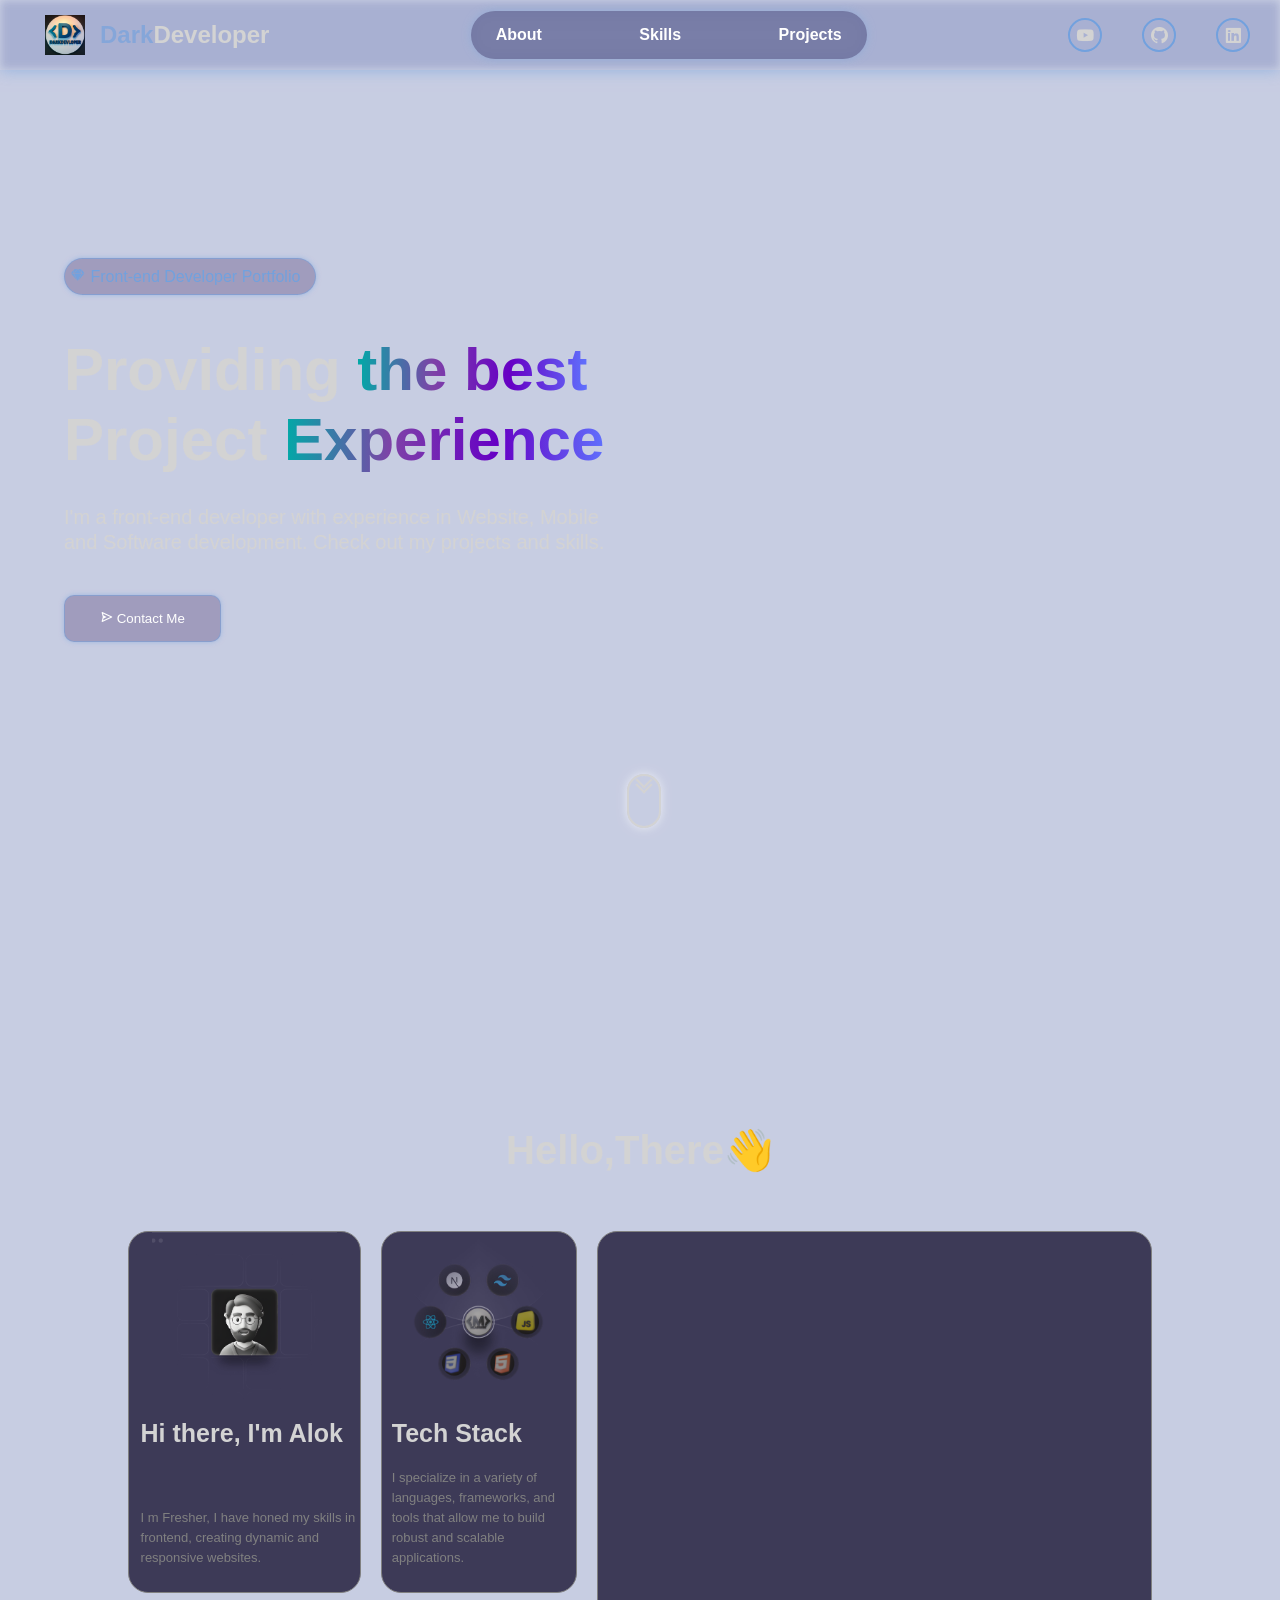
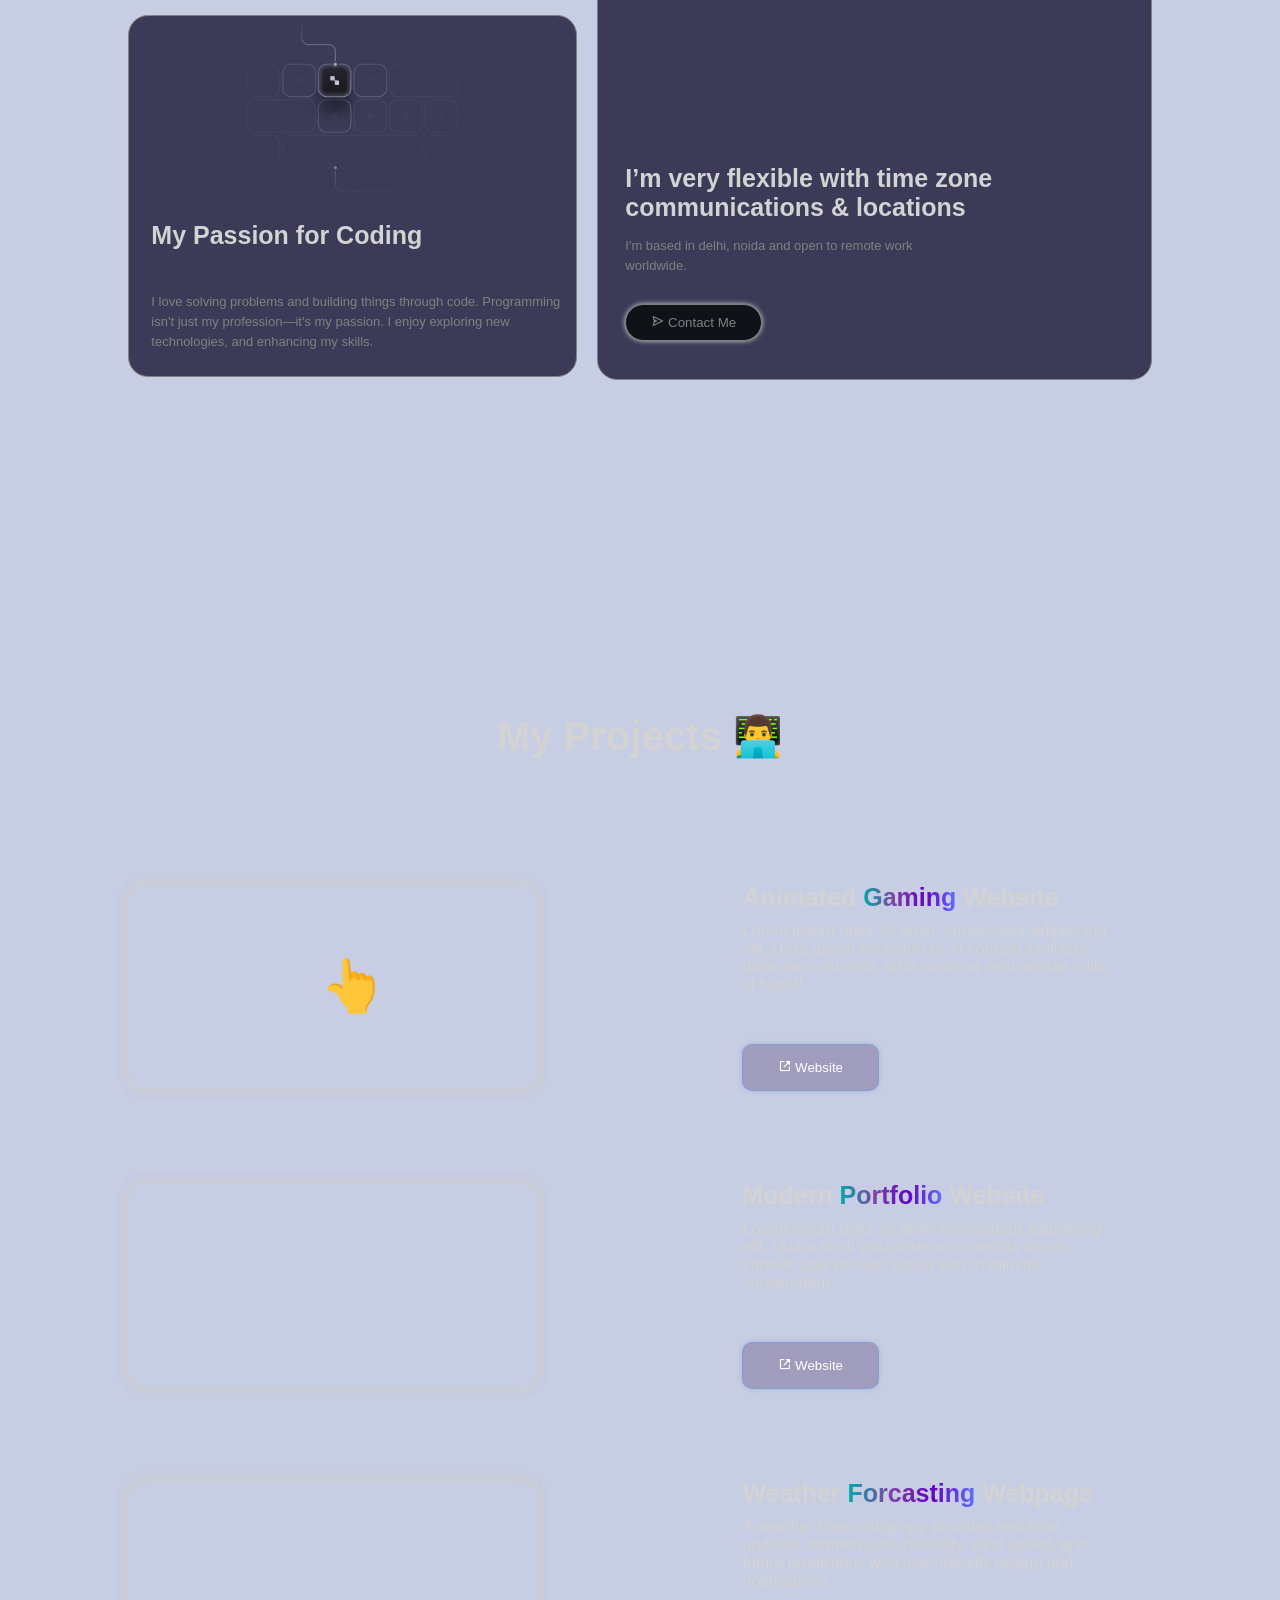
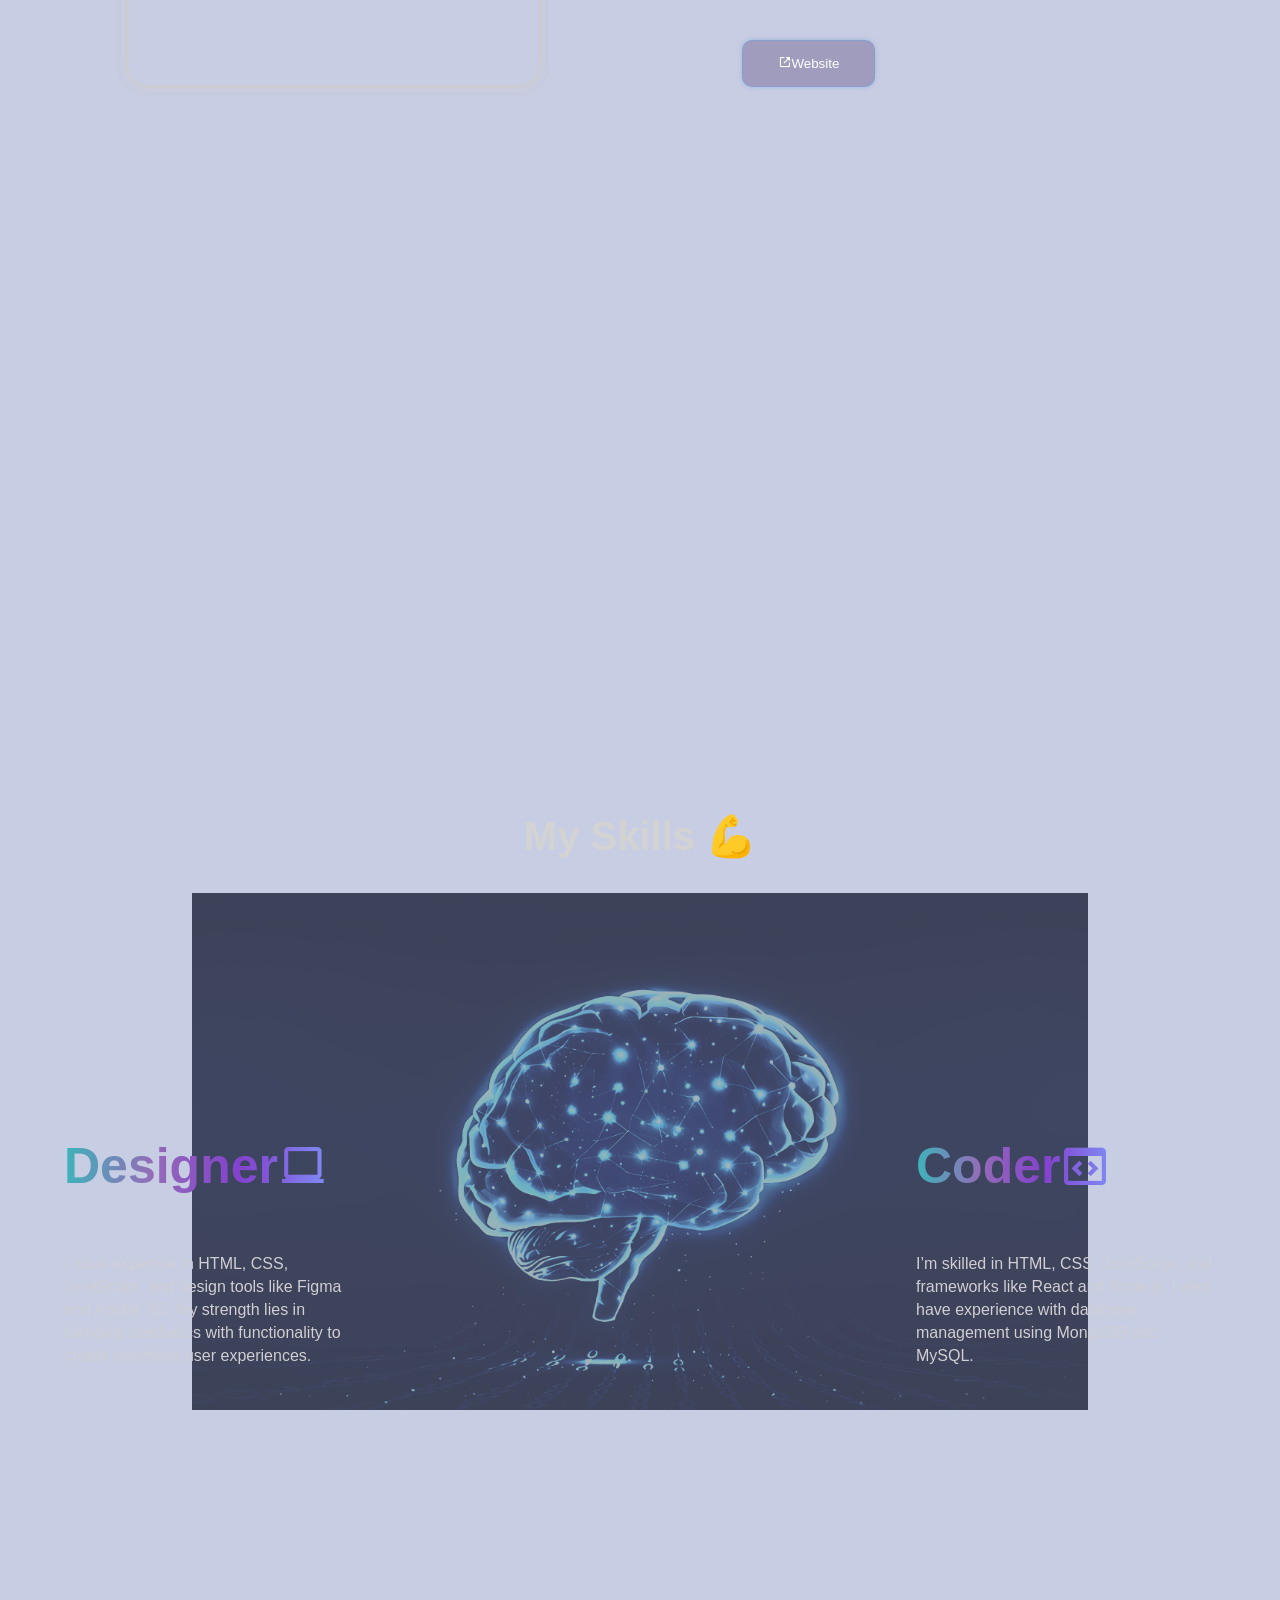
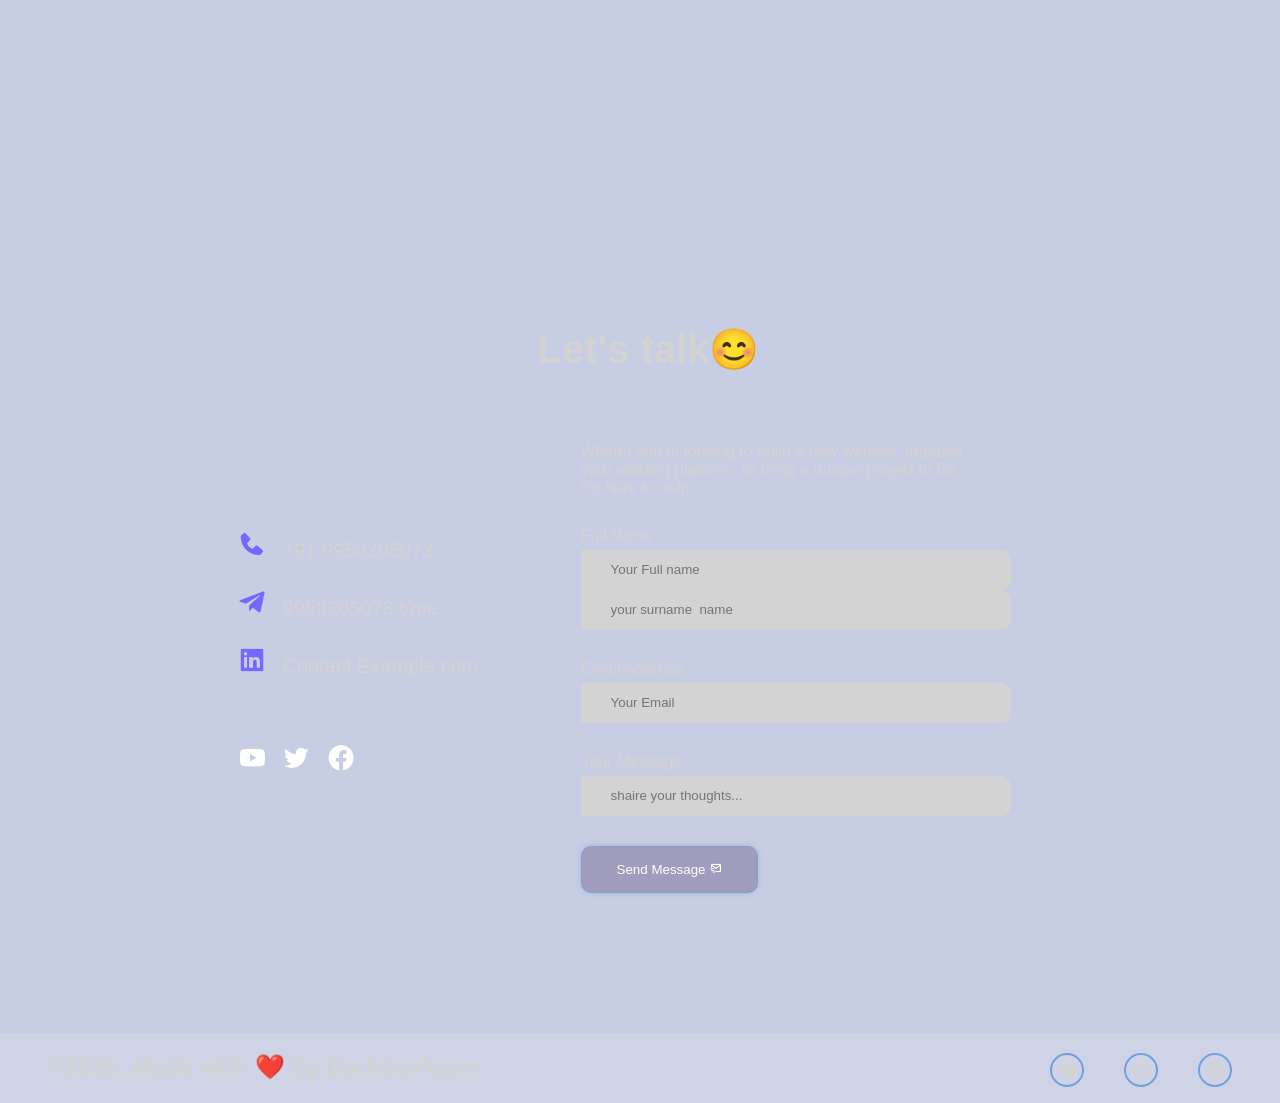
==== commit 7bc7e4fd: "index" ====
--- a/index.html
+++ b/index.html
@@ -207,8 +207,12 @@
               humidity, wind speed, and future predictions with user-friendly
               design and notifications
             </p>
-            <button><i class="bx bx-link-external"></i> Website</button>
-            
+            <a
+              href="https://dev-alokranjan2000.github.io/weather-app/"
+              target="_blank"
+            >
+              <button><i class="bx bx-link-external"></i>Website</button>
+            </a>
           </div>
         </div>
       </section>
@@ -297,6 +301,7 @@
 
           <p>Full Name</p>
           <input placeholder="Your Full name" type="full name" />
+          <input placeholder="your surname  name" type="surname"/>
 
           <p>Email Address</p>
           <input placeholder="Your Email" type="Contact" />
